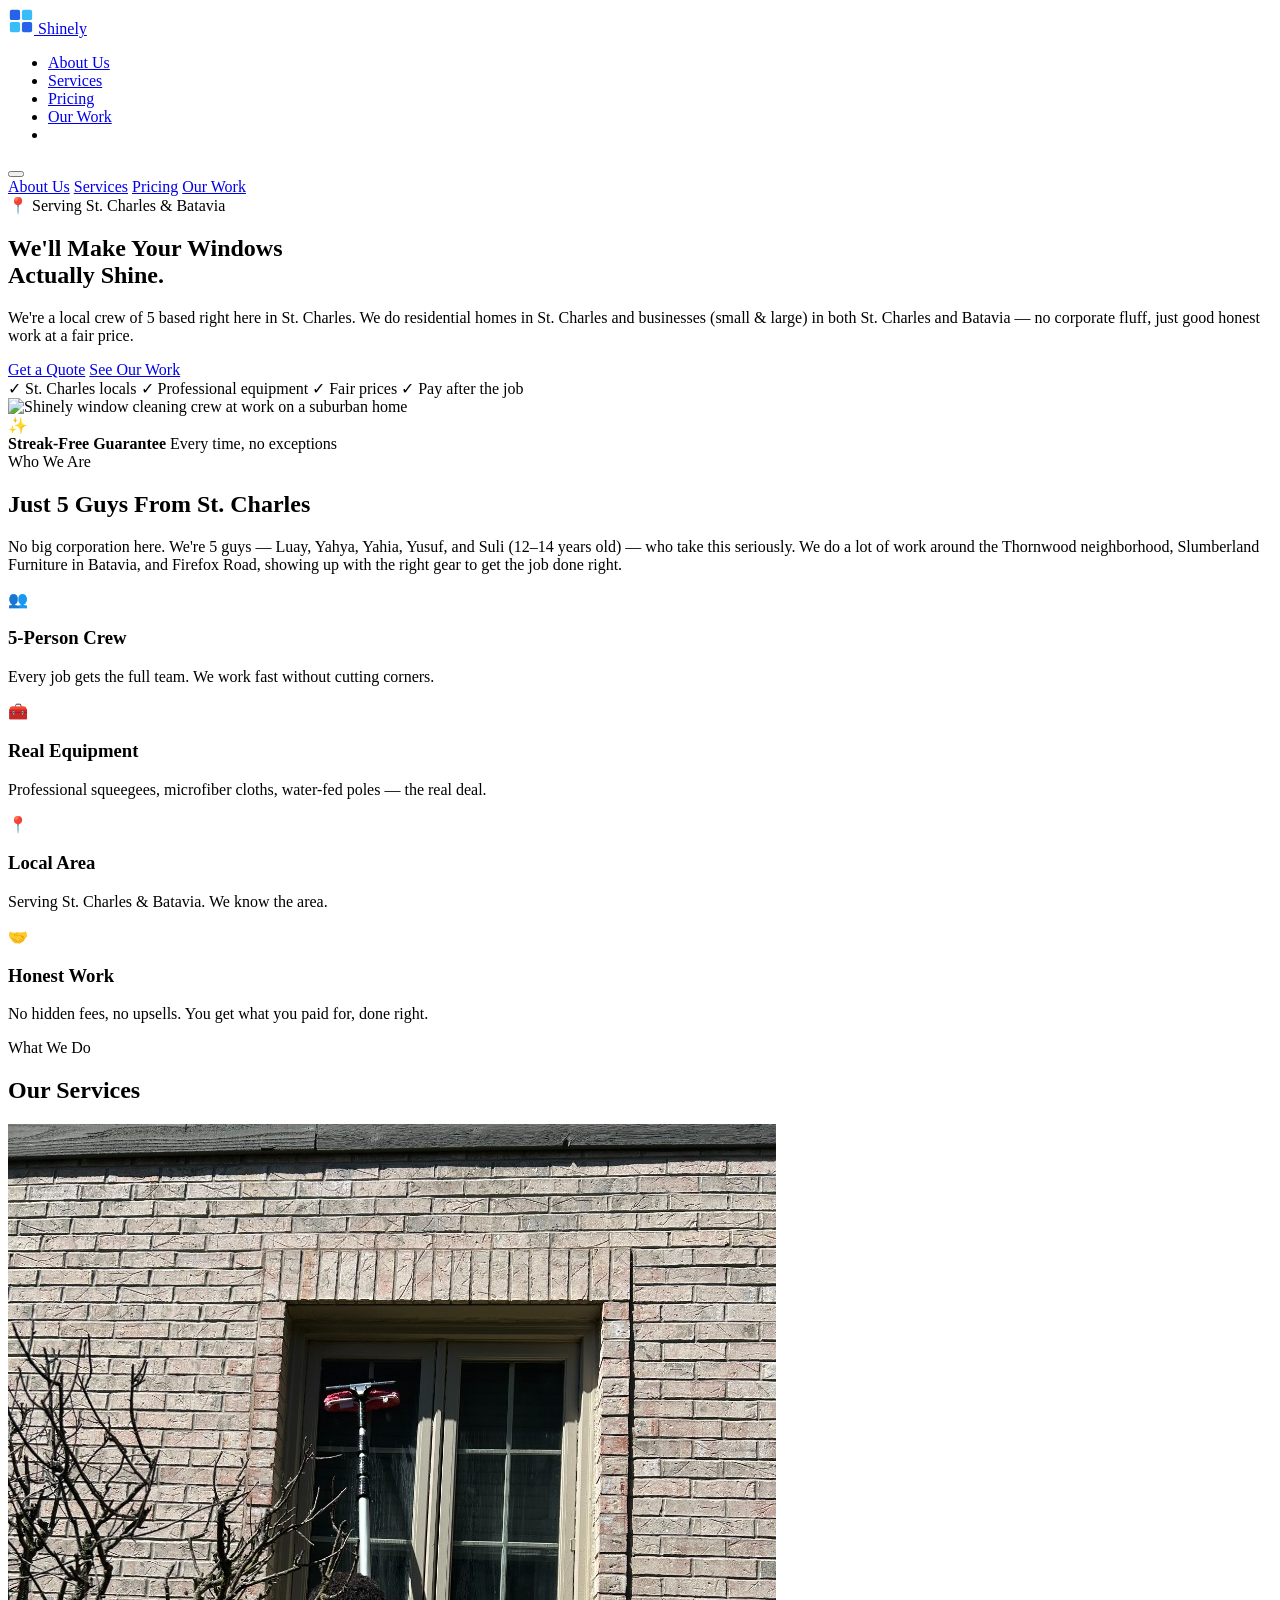
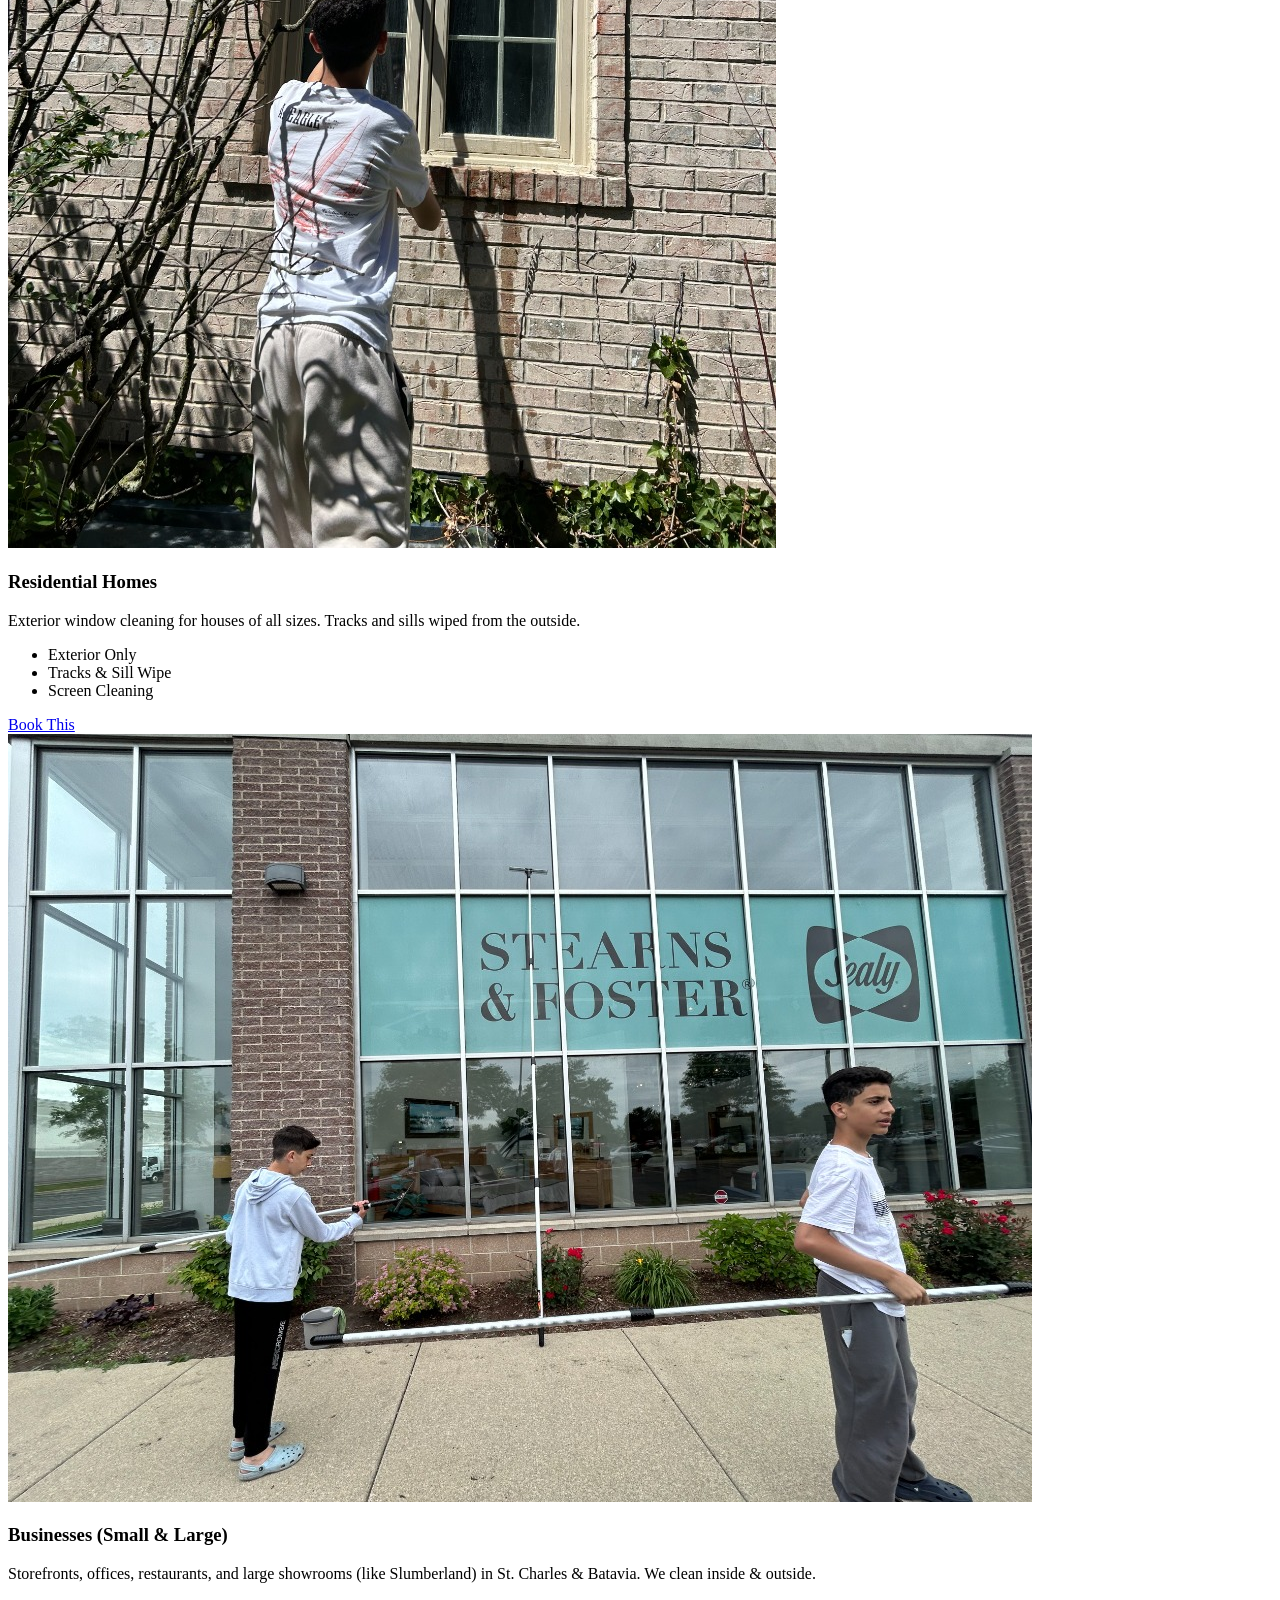
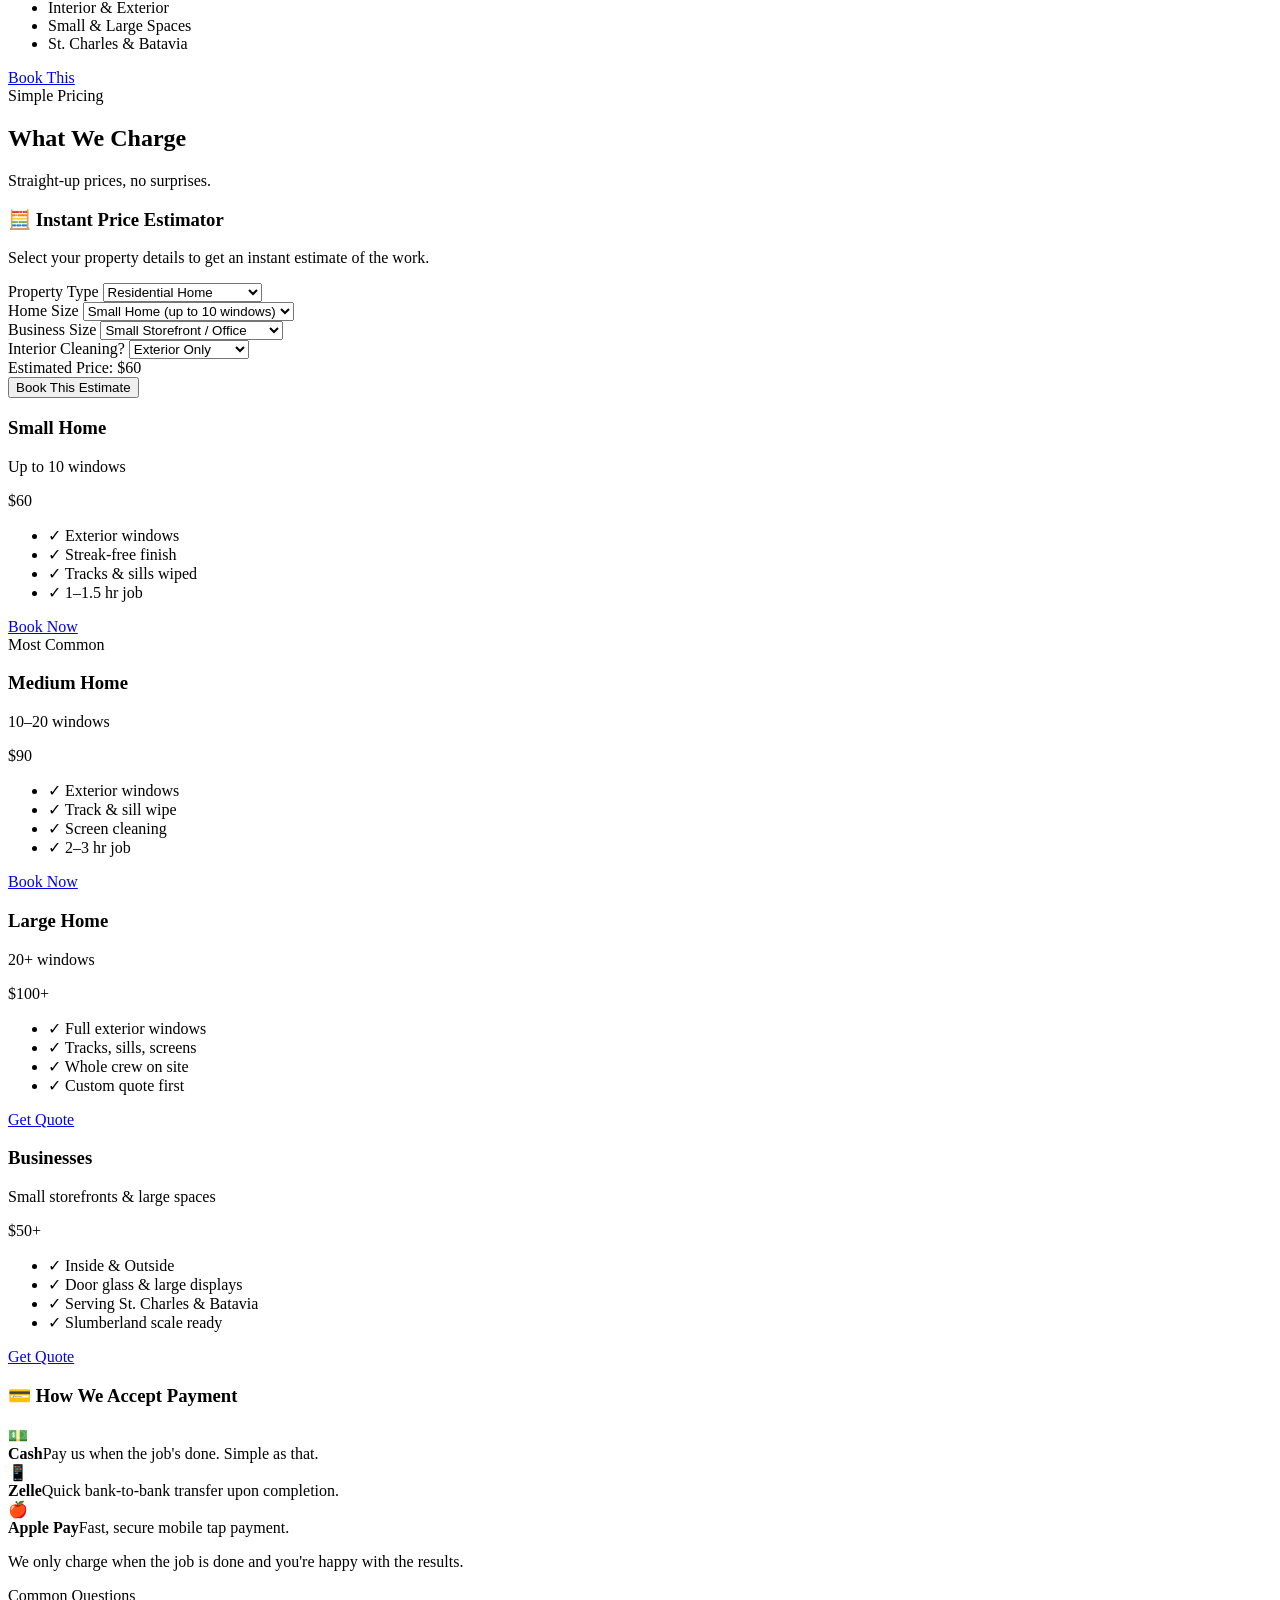
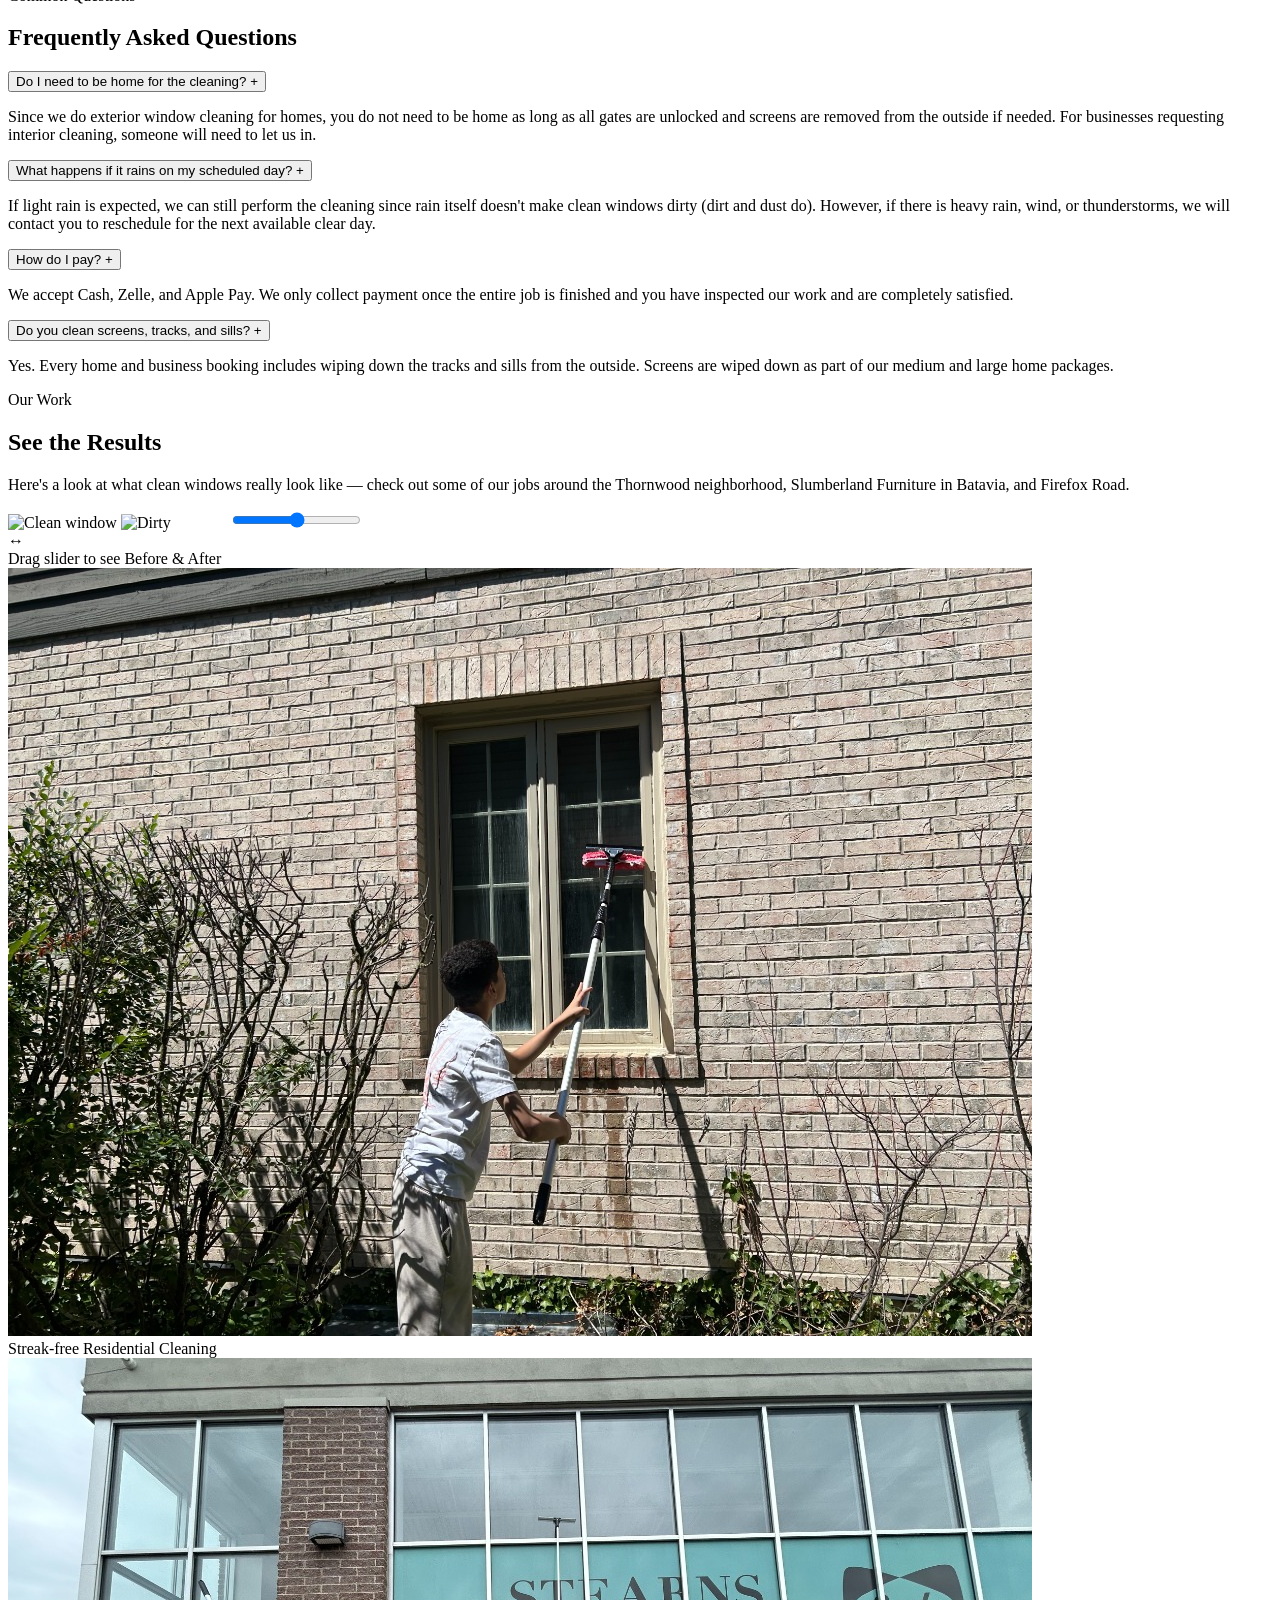
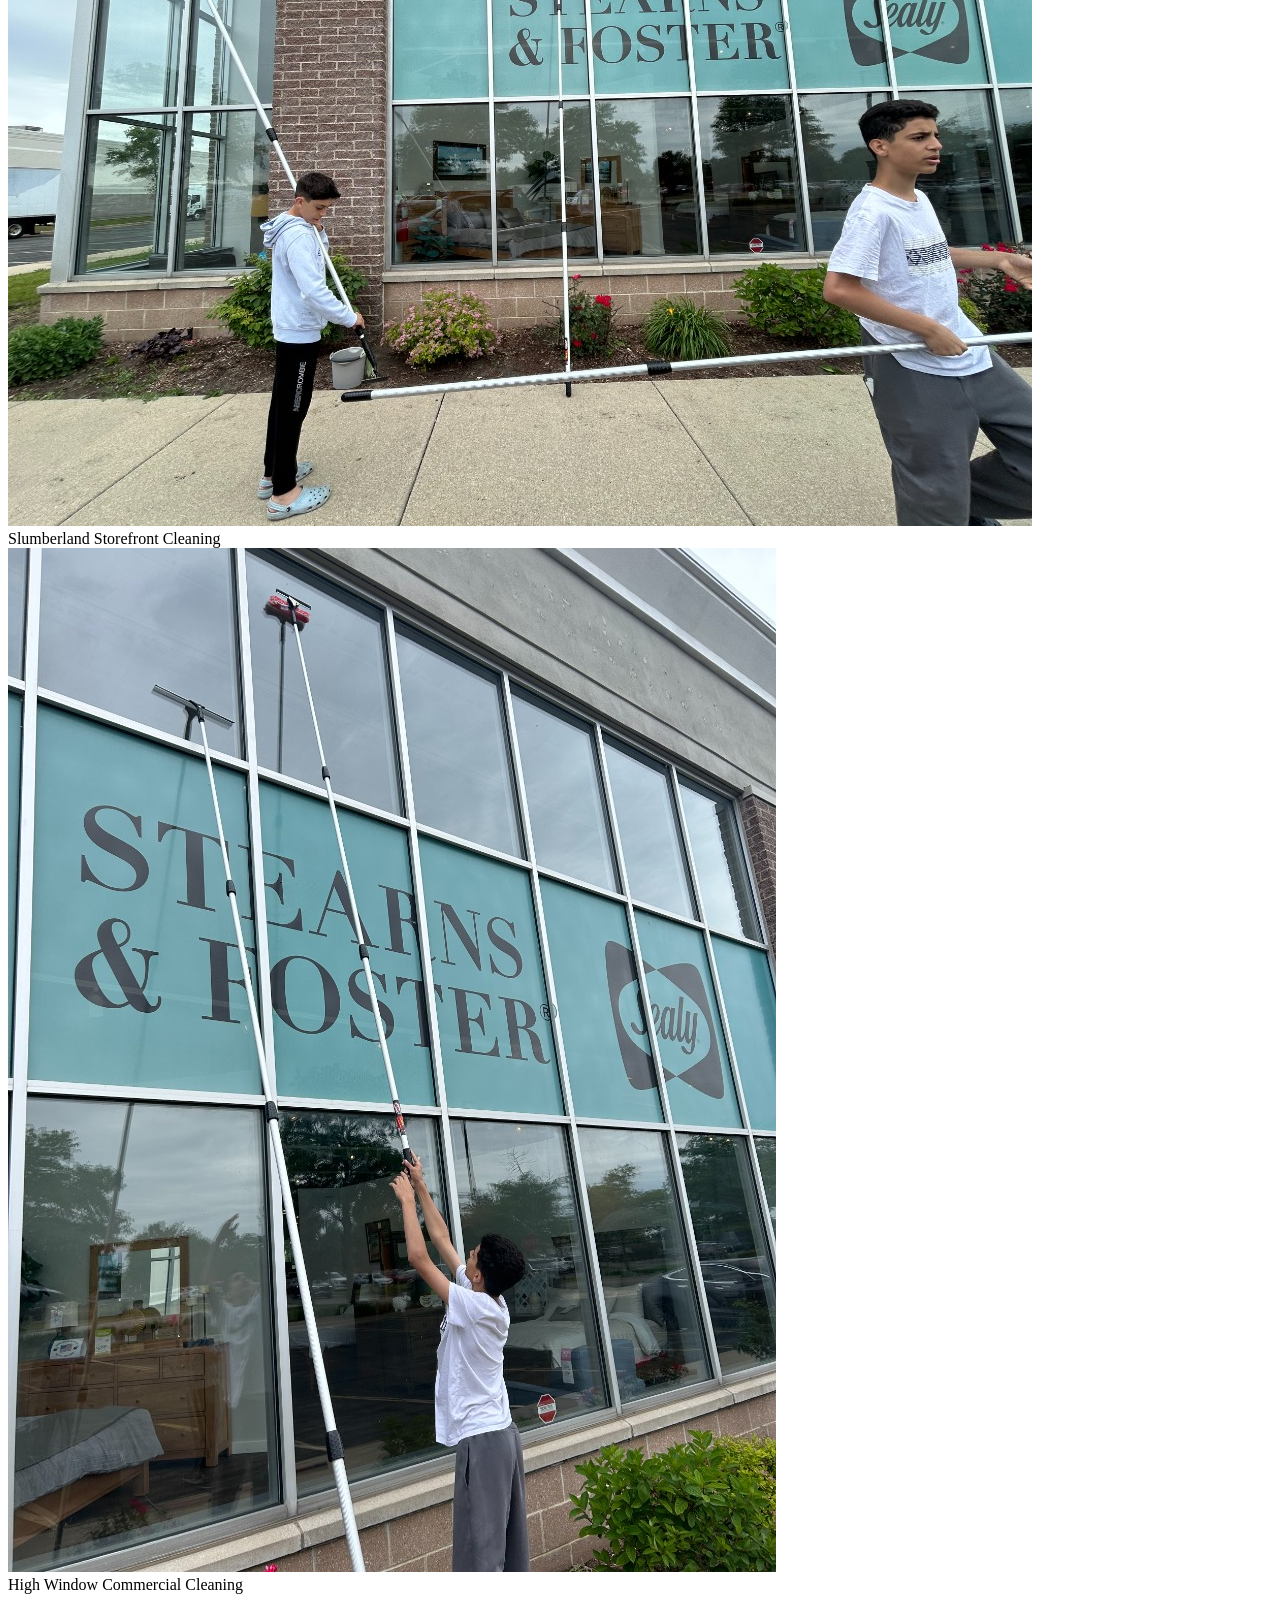
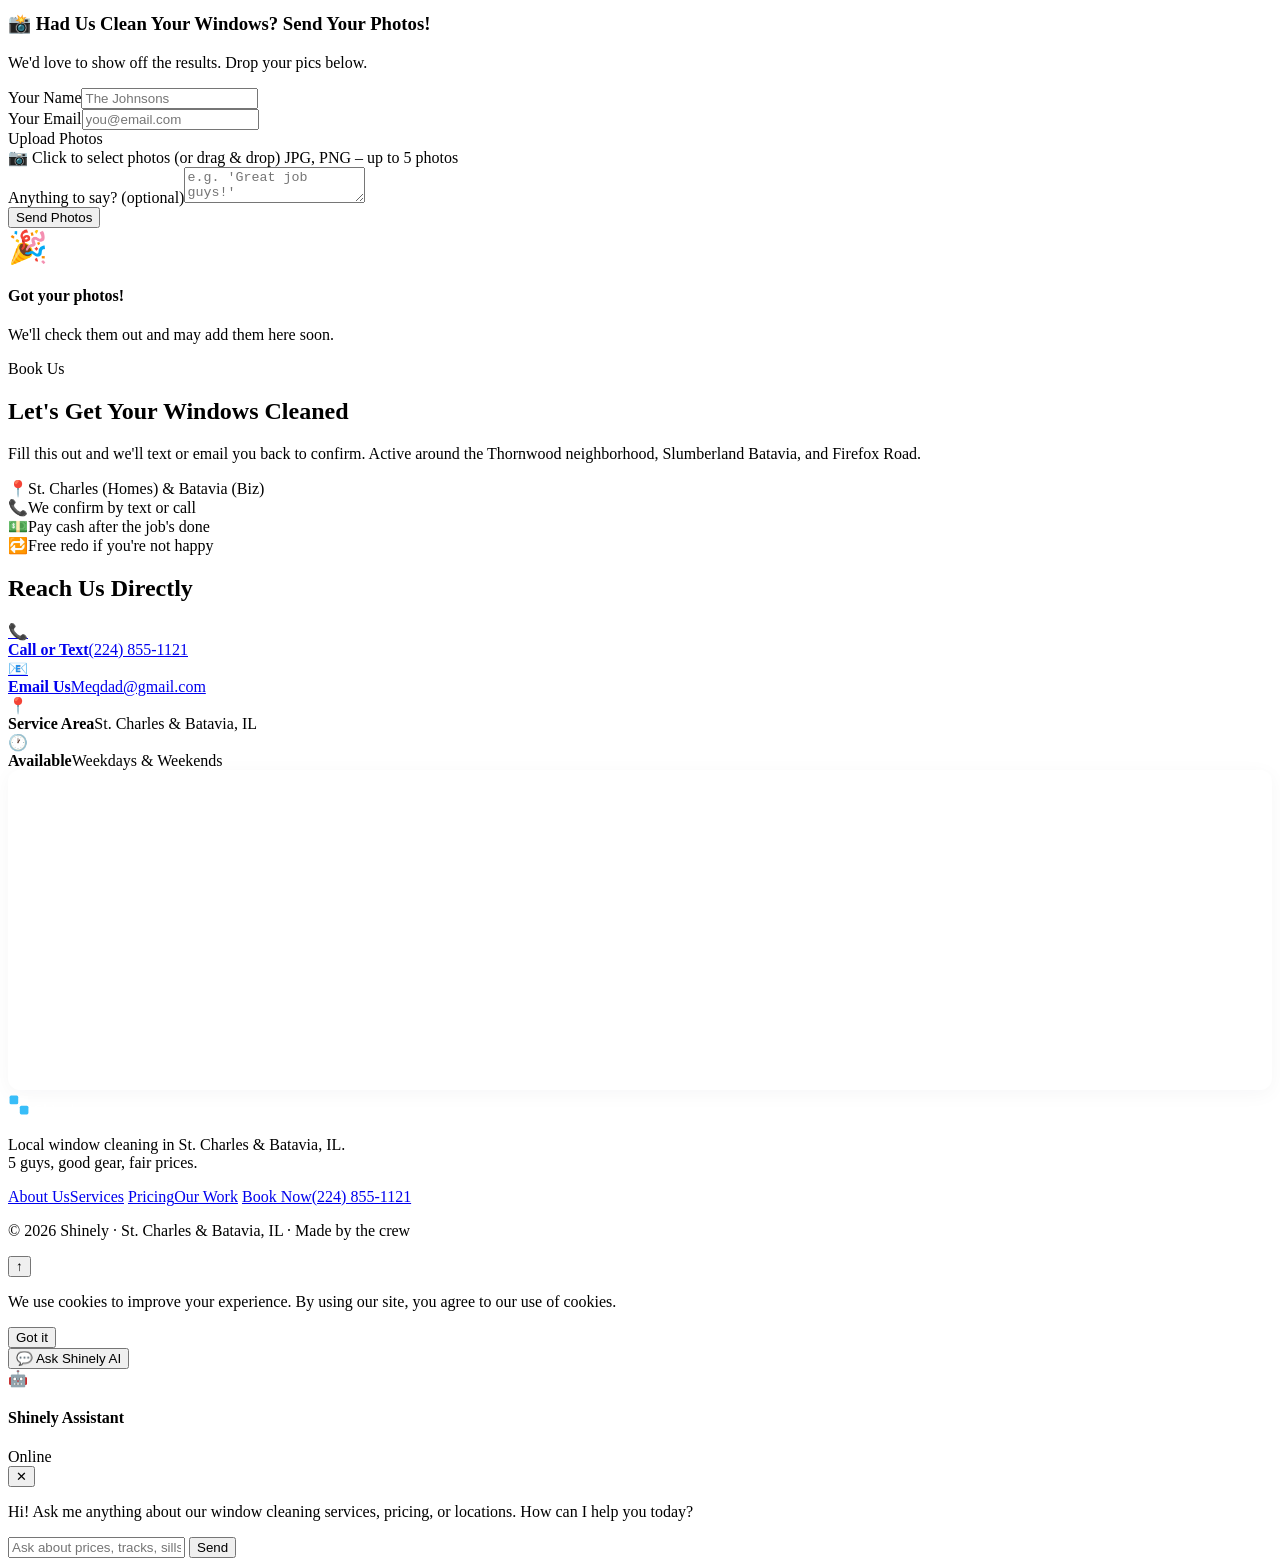
==== index.html @ d3a7ec9e "Add crew names and update portfolio with real work photos" ====
<!DOCTYPE html>
<html lang="en">
<head>
  <meta charset="UTF-8"/>
  <meta name="viewport" content="width=device-width, initial-scale=1.0"/>
  <title>Shinely Window Cleaning – St. Charles, IL</title>
  <meta name="description" content="Professional window cleaning in St. Charles, IL. Book online, pay cash when the job's done. Residential homes and small businesses."/>
  <meta name="keywords" content="window cleaning, St. Charles IL, window washing, residential, commercial, storefront"/>
  <meta name="author" content="Shinely Window Cleaning"/>

  <!-- Open Graph -->
  <meta property="og:title" content="Shinely Window Cleaning – St. Charles, IL"/>
  <meta property="og:description" content="Local window cleaning crew in St. Charles, IL. 5 guys, real equipment, fair prices. Book online today."/>
  <meta property="og:image" content="hero.png"/>
  <meta property="og:type" content="website"/>
  <meta property="og:locale" content="en_US"/>

  <!-- Twitter Card -->
  <meta name="twitter:card" content="summary_large_image"/>
  <meta name="twitter:title" content="Shinely Window Cleaning – St. Charles, IL"/>
  <meta name="twitter:description" content="Local window cleaning crew. Book online, pay cash when done."/>

  <!-- Favicon -->
  <link rel="icon" href="favicon.svg" type="image/svg+xml"/>

  <!-- Fonts -->
  <link rel="preconnect" href="https://fonts.googleapis.com"/>
  <link href="https://fonts.googleapis.com/css2?family=Nunito:wght@400;600;700;800;900&family=DM+Sans:wght@300;400;500;600&display=swap" rel="stylesheet"/>
  <link rel="stylesheet" href="style.css"/>

  <!-- Structured Data -->
  <script type="application/ld+json">
  {
    "@context": "https://schema.org",
    "@type": "LocalBusiness",
    "name": "Shinely Window Cleaning",
    "description": "Professional window cleaning in St. Charles & Batavia, IL",
    "telephone": "+1-224-855-1121",
    "email": "Meqdad@gmail.com",
    "address": {
      "@type": "PostalAddress",
      "addressLocality": "St. Charles",
      "addressRegion": "IL",
      "addressCountry": "US"
    },
    "areaServed": ["St. Charles, IL", "Batavia, IL"],
    "priceRange": "$60 - $100+",
    "paymentAccepted": "Cash",
    "openingHours": "Mo-Su"
  }
  </script>
</head>
<body>

<!-- PAGE LOADER -->
<div id="pageLoader" class="page-loader">
  <div class="loader-spinner"></div>
</div>

<!-- NAV -->
<nav id="navbar">
  <div class="nav-inner">
    <a href="#home" class="logo">
      <svg width="26" height="26" viewBox="0 0 28 28" fill="none">
        <rect x="2" y="2" width="11" height="11" rx="2" fill="#2563eb"/>
        <rect x="15" y="2" width="11" height="11" rx="2" fill="#38bdf8"/>
        <rect x="2" y="15" width="11" height="11" rx="2" fill="#38bdf8"/>
        <rect x="15" y="15" width="11" height="11" rx="2" fill="#2563eb"/>
      </svg>
      Shinely
    </a>
    <ul class="nav-links">
      <li><a href="#about">About Us</a></li>
      <li><a href="#services">Services</a></li>
      <li><a href="#pricing">Pricing</a></li>
      <li><a href="#our-work">Our Work</a></li>
      <li id="navAuthArea"></li>
    </ul>
    <button class="hamburger" id="hamburger" aria-label="Menu"><span></span><span></span><span></span></button>
  </div>
  <div class="mobile-menu" id="mobileMenu">
    <a href="#about">About Us</a>
    <a href="#services">Services</a>
    <a href="#pricing">Pricing</a>
    <a href="#our-work">Our Work</a>
    <div id="mobileAuthArea"></div>
  </div>
</nav>

<!-- HERO -->
<section id="home" class="hero">
  <div class="hero-inner">
    <div class="hero-text">
      <div class="hero-pill">📍 Serving St. Charles &amp; Batavia</div>
      <h1>We'll Make Your Windows<br/><span class="blue-text">Actually Shine.</span></h1>
      <p class="hero-desc">We're a local crew of 5 based right here in St. Charles. We do residential homes in St. Charles and businesses (small &amp; large) in both St. Charles and Batavia — no corporate fluff, just good honest work at a fair price.</p>
      <div class="hero-btns">
        <a href="#booking" class="btn-blue">Get a Quote</a>
        <a href="#our-work" class="btn-outline">See Our Work</a>
      </div>
      <div class="hero-tags">
        <span>✓ St. Charles locals</span>
        <span>✓ Professional equipment</span>
        <span>✓ Fair prices</span>
        <span>✓ Pay after the job</span>
      </div>
    </div>
    <div class="hero-img-box">
      <img src="hero.png" alt="Shinely window cleaning crew at work on a suburban home" loading="eager"/>
      <div class="hero-badge-float">
        <span class="badge-emoji">✨</span>
        <div>
          <strong>Streak-Free Guarantee</strong>
          <span>Every time, no exceptions</span>
        </div>
      </div>
    </div>
  </div>
</section>

<!-- ABOUT -->
<section id="about" class="about">
  <div class="container">
    <div class="section-label">Who We Are</div>
    <h2>Just 5 Guys From <span class="blue-text">St. Charles</span></h2>
    <p class="section-desc">No big corporation here. We're 5 guys — Luay, Yahya, Yahia, Yusuf, and Suli (12–14 years old) — who take this seriously. We do a lot of work around the Thornwood neighborhood, Slumberland Furniture in Batavia, and Firefox Road, showing up with the right gear to get the job done right.</p>
    <div class="about-grid">
      <div class="about-card"><div class="about-icon">👥</div><h3>5-Person Crew</h3><p>Every job gets the full team. We work fast without cutting corners.</p></div>
      <div class="about-card"><div class="about-icon">🧰</div><h3>Real Equipment</h3><p>Professional squeegees, microfiber cloths, water-fed poles — the real deal.</p></div>
      <div class="about-card"><div class="about-icon">📍</div><h3>Local Area</h3><p>Serving St. Charles &amp; Batavia. We know the area.</p></div>
      <div class="about-card"><div class="about-icon">🤝</div><h3>Honest Work</h3><p>No hidden fees, no upsells. You get what you paid for, done right.</p></div>
    </div>
  </div>
</section>

<!-- SERVICES -->
<section id="services" class="services">
  <div class="container">
    <div class="section-label">What We Do</div>
    <h2>Our <span class="blue-text">Services</span></h2>
    <div class="services-grid">
      <div class="svc-card">
        <div class="svc-img-wrap"><img src="work-residential1.jpg" alt="Residential window cleaning" loading="lazy"/></div>
        <div class="svc-body">
          <h3>Residential Homes</h3>
          <p>Exterior window cleaning for houses of all sizes. Tracks and sills wiped from the outside.</p>
          <ul><li>Exterior Only</li><li>Tracks &amp; Sill Wipe</li><li>Screen Cleaning</li></ul>
          <a href="#booking" class="btn-blue sm">Book This</a>
        </div>
      </div>
      <div class="svc-card">
        <div class="svc-img-wrap"><img src="work-commercial-crew2.jpg" alt="Business window cleaning" loading="lazy"/></div>
        <div class="svc-body">
          <h3>Businesses (Small &amp; Large)</h3>
          <p>Storefronts, offices, restaurants, and large showrooms (like Slumberland) in St. Charles &amp; Batavia. We clean inside &amp; outside.</p>
          <ul><li>Interior &amp; Exterior</li><li>Small &amp; Large Spaces</li><li>St. Charles &amp; Batavia</li></ul>
          <a href="#booking" class="btn-blue sm">Book This</a>
        </div>
      </div>
    </div>
  </div>
</section>

<!-- PRICING -->
<section id="pricing" class="pricing">
  <div class="container">
    <div class="section-label">Simple Pricing</div>
    <h2>What We <span class="blue-text">Charge</span></h2>
    <p class="section-desc">Straight-up prices, no surprises.</p>

    <!-- ESTIMATOR -->
    <div class="estimator-box">
      <h3>🧮 Instant Price Estimator</h3>
      <p>Select your property details to get an instant estimate of the work.</p>
      <div class="estimator-form">
        <div class="est-group">
          <label>Property Type</label>
          <select id="estProperty" onchange="calculateEstimate()">
            <option value="residential">Residential Home</option>
            <option value="business">Business / Commercial</option>
          </select>
        </div>
        <div class="est-group" id="estHomeSizeGroup">
          <label>Home Size</label>
          <select id="estHomeSize" onchange="calculateEstimate()">
            <option value="small">Small Home (up to 10 windows)</option>
            <option value="medium">Medium Home (10-20 windows)</option>
            <option value="large">Large Home (20+ windows)</option>
          </select>
        </div>
        <div class="est-group hidden" id="estBizSizeGroup">
          <label>Business Size</label>
          <select id="estBizSize" onchange="calculateEstimate()">
            <option value="small">Small Storefront / Office</option>
            <option value="large">Large Showroom / Building</option>
          </select>
        </div>
        <div class="est-group" id="estInteriorGroup">
          <label>Interior Cleaning?</label>
          <select id="estInterior" onchange="calculateEstimate()">
            <option value="no">Exterior Only</option>
            <option value="yes">Inside &amp; Outside</option>
          </select>
        </div>
      </div>
      <div class="est-result">
        <div class="est-price-container">
          <span class="est-price-label">Estimated Price:</span>
          <span class="est-price-val" id="estPriceDisplay">$60</span>
        </div>
        <button class="btn-blue" onclick="bookEstimate()">Book This Estimate</button>
      </div>
    </div>

    <div class="pricing-grid">
      <div class="price-card">
        <h3>Small Home</h3><p class="price-sub">Up to 10 windows</p>
        <div class="price-num">$60</div>
        <ul><li>✓ Exterior windows</li><li>✓ Streak-free finish</li><li>✓ Tracks &amp; sills wiped</li><li>✓ 1–1.5 hr job</li></ul>
        <a href="#booking" class="btn-blue">Book Now</a>
      </div>
      <div class="price-card featured">
        <div class="feat-tag">Most Common</div>
        <h3>Medium Home</h3><p class="price-sub">10–20 windows</p>
        <div class="price-num">$90</div>
        <ul><li>✓ Exterior windows</li><li>✓ Track &amp; sill wipe</li><li>✓ Screen cleaning</li><li>✓ 2–3 hr job</li></ul>
        <a href="#booking" class="btn-blue">Book Now</a>
      </div>
      <div class="price-card">
        <h3>Large Home</h3><p class="price-sub">20+ windows</p>
        <div class="price-num">$100+</div>
        <ul><li>✓ Full exterior windows</li><li>✓ Tracks, sills, screens</li><li>✓ Whole crew on site</li><li>✓ Custom quote first</li></ul>
        <a href="#booking" class="btn-blue">Get Quote</a>
      </div>
      <div class="price-card">
        <h3>Businesses</h3><p class="price-sub">Small storefronts &amp; large spaces</p>
        <div class="price-num">$50+</div>
        <ul><li>✓ Inside &amp; Outside</li><li>✓ Door glass &amp; large displays</li><li>✓ Serving St. Charles &amp; Batavia</li><li>✓ Slumberland scale ready</li></ul>
        <a href="#booking" class="btn-blue">Get Quote</a>
      </div>
    </div>
    <div class="payment-box">
      <h3>💳 How We Accept Payment</h3>
      <div class="pay-methods">
        <div class="pay-method"><div class="pay-icon">💵</div><div><strong>Cash</strong><span>Pay us when the job's done. Simple as that.</span></div></div>
        <div class="pay-method"><div class="pay-icon">📱</div><div><strong>Zelle</strong><span>Quick bank-to-bank transfer upon completion.</span></div></div>
        <div class="pay-method"><div class="pay-icon">🍎</div><div><strong>Apple Pay</strong><span>Fast, secure mobile tap payment.</span></div></div>
      </div>
      <p class="pay-note">We only charge when the job is done and you're happy with the results.</p>
    </div>
  </div>
</section>

<!-- FAQ -->
<section id="faq" class="faq">
  <div class="container">
    <div class="section-label">Common Questions</div>
    <h2>Frequently Asked <span class="blue-text">Questions</span></h2>
    <div class="faq-accordion">
      <div class="faq-item">
        <button class="faq-question" onclick="toggleFaq(this)">Do I need to be home for the cleaning? <span>+</span></button>
        <div class="faq-answer">
          <p>Since we do exterior window cleaning for homes, you do not need to be home as long as all gates are unlocked and screens are removed from the outside if needed. For businesses requesting interior cleaning, someone will need to let us in.</p>
        </div>
      </div>
      <div class="faq-item">
        <button class="faq-question" onclick="toggleFaq(this)">What happens if it rains on my scheduled day? <span>+</span></button>
        <div class="faq-answer">
          <p>If light rain is expected, we can still perform the cleaning since rain itself doesn't make clean windows dirty (dirt and dust do). However, if there is heavy rain, wind, or thunderstorms, we will contact you to reschedule for the next available clear day.</p>
        </div>
      </div>
      <div class="faq-item">
        <button class="faq-question" onclick="toggleFaq(this)">How do I pay? <span>+</span></button>
        <div class="faq-answer">
          <p>We accept Cash, Zelle, and Apple Pay. We only collect payment once the entire job is finished and you have inspected our work and are completely satisfied.</p>
        </div>
      </div>
      <div class="faq-item">
        <button class="faq-question" onclick="toggleFaq(this)">Do you clean screens, tracks, and sills? <span>+</span></button>
        <div class="faq-answer">
          <p>Yes. Every home and business booking includes wiping down the tracks and sills from the outside. Screens are wiped down as part of our medium and large home packages.</p>
        </div>
      </div>
    </div>
  </div>
</section>

<!-- OUR WORK -->
<section id="our-work" class="our-work">
  <div class="container">
    <div class="section-label">Our Work</div>
    <h2>See the <span class="blue-text">Results</span></h2>
    <p class="section-desc">Here's a look at what clean windows really look like — check out some of our jobs around the Thornwood neighborhood, Slumberland Furniture in Batavia, and Firefox Road.</p>
    <div class="gallery-grid">
      <div class="gallery-item slider-item">
        <div class="slider-container" id="beforeAfterSlider" style="--slider-pos: 50%;">
          <img src="gallery_after.png" alt="Clean window" class="slider-img img-after"/>
          <img src="gallery_before.png" alt="Dirty window" class="slider-img img-before" style="clip-path: inset(0 calc(100% - var(--slider-pos)) 0 0);"/>
          <input type="range" min="0" max="100" value="50" class="slider-range" id="sliderRange" aria-label="Before and after window cleaning slider"/>
          <div class="slider-bar"></div>
          <div class="slider-button">↔</div>
        </div>
        <div class="gallery-caption">Drag slider to see Before &amp; After</div>
      </div>
      <div class="gallery-item">
        <img src="work-residential2.jpg" alt="Shinely crew cleaning residential windows" loading="lazy"/>
        <div class="gallery-caption">Streak-free Residential Cleaning</div>
      </div>
      <div class="gallery-item">
        <img src="work-commercial-crew.jpg" alt="Shinely crew cleaning commercial storefront windows" loading="lazy"/>
        <div class="gallery-caption">Slumberland Storefront Cleaning</div>
      </div>
      <div class="gallery-item">
        <img src="work-commercial-high.jpg" alt="Reaching high windows with water-fed poles" loading="lazy"/>
        <div class="gallery-caption">High Window Commercial Cleaning</div>
      </div>
    </div>
    <div class="submit-photos-box">
      <h3>📸 Had Us Clean Your Windows? Send Your Photos!</h3>
      <p>We'd love to show off the results. Drop your pics below.</p>
      <form id="photoForm" class="photo-form" onsubmit="submitPhotos(event)">
        <div class="pf-row">
          <div class="pf-group"><label>Your Name</label><input type="text" id="photoName" placeholder="The Johnsons" required/></div>
          <div class="pf-group"><label>Your Email</label><input type="email" id="photoEmail" placeholder="you@email.com" required/></div>
        </div>
        <div class="pf-group">
          <label>Upload Photos</label>
          <div class="file-drop" id="fileDrop" onclick="document.getElementById('photoFiles').click()">
            <div class="file-drop-inner">
              <span class="file-icon">📷</span>
              <span>Click to select photos (or drag &amp; drop)</span>
              <span class="file-hint">JPG, PNG – up to 5 photos</span>
            </div>
            <input type="file" id="photoFiles" multiple accept="image/*" style="display:none" onchange="handleFiles(this)"/>
          </div>
          <div id="filePreview" class="file-preview"></div>
        </div>
        <div class="pf-group"><label>Anything to say? (optional)</label><textarea id="photoNote" rows="2" placeholder="e.g. 'Great job guys!'"></textarea></div>
        <button type="submit" class="btn-blue" id="photoSubmitBtn">Send Photos</button>
      </form>
      <div id="photoSuccess" class="success-box hidden"><div style="font-size:2rem">🎉</div><h4>Got your photos!</h4><p>We'll check them out and may add them here soon.</p></div>
    </div>
  </div>
</section>

<!-- BOOKING -->
<section id="booking" class="booking">
  <div class="container">
    <div class="booking-split">
      <div class="booking-left">
        <div class="section-label">Book Us</div>
        <h2>Let's Get Your Windows <span class="blue-text">Cleaned</span></h2>
        <p>Fill this out and we'll text or email you back to confirm. Active around the Thornwood neighborhood, Slumberland Batavia, and Firefox Road.</p>
        <div class="booking-notes">
          <div class="bnote"><span>📍</span><span>St. Charles (Homes) &amp; Batavia (Biz)</span></div>
          <div class="bnote"><span>📞</span><span>We confirm by text or call</span></div>
          <div class="bnote"><span>💵</span><span>Pay cash after the job's done</span></div>
          <div class="bnote"><span>🔁</span><span>Free redo if you're not happy</span></div>
        </div>
      </div>
      <div class="booking-form-box" id="bookingArea">
        <!-- Filled by JS based on auth state -->
      </div>
    </div>
  </div>
</section>

<!-- CONTACT -->
<section id="contact" class="contact">
  <div class="container">
    <h2>Reach <span class="blue-text">Us Directly</span></h2>
    <div class="contact-row">
      <a href="tel:2248551121" class="contact-card"><div class="cc-icon">📞</div><div><strong>Call or Text</strong><span>(224) 855-1121</span></div></a>
      <a href="mailto:Meqdad@gmail.com" class="contact-card"><div class="cc-icon">📧</div><div><strong>Email Us</strong><span>Meqdad@gmail.com</span></div></a>
      <div class="contact-card"><div class="cc-icon">📍</div><div><strong>Service Area</strong><span>St. Charles &amp; Batavia, IL</span></div></div>
      <div class="contact-card"><div class="cc-icon">🕐</div><div><strong>Available</strong><span>Weekdays &amp; Weekends</span></div></div>
    </div>
    <div class="contact-map">
      <iframe src="https://www.google.com/maps/embed?pb=!1m14!1m12!1m3!1d47558.12563385735!2d-88.33703345479634!3d41.8845209772659!2m3!1f0!2f0!3f0!3m2!1i1024!2i768!4f13.1!5e0!3m2!1sen!2sus!4v1717000000000!5m2!1sen!2sus" width="100%" height="320" style="border:0;border-radius:12px;box-shadow:0 4px 20px rgba(15,23,42,0.04);" allowfullscreen="" loading="lazy" referrerpolicy="no-referrer-when-downgrade"></iframe>
    </div>
  </div>
</section>

<footer>
  <div class="container">
    <div class="footer-inner">
      <div class="foot-brand">
        <a href="#home" class="logo" style="color:#fff">
          <svg width="22" height="22" viewBox="0 0 28 28" fill="none"><rect x="2" y="2" width="11" height="11" rx="2" fill="#38bdf8"/><rect x="15" y="2" width="11" height="11" rx="2" fill="#fff" fill-opacity=".4"/><rect x="2" y="15" width="11" height="11" rx="2" fill="#fff" fill-opacity=".4"/><rect x="15" y="15" width="11" height="11" rx="2" fill="#38bdf8"/></svg>
          Shinely
        </a>
        <p>Local window cleaning in St. Charles &amp; Batavia, IL.<br/>5 guys, good gear, fair prices.</p>
      </div>
      <div class="foot-links">
        <a href="#about">About Us</a><a href="#services">Services</a>
        <a href="#pricing">Pricing</a><a href="#our-work">Our Work</a>
        <a href="#booking">Book Now</a><a href="tel:2248551121">(224) 855-1121</a>
      </div>
    </div>
    <div class="foot-bottom"><p>© 2026 Shinely · St. Charles &amp; Batavia, IL · Made by the crew</p></div>
  </div>
</footer>

<!-- SCROLL TO TOP -->
<button id="scrollTopBtn" class="scroll-top-btn" aria-label="Scroll to top" onclick="window.scrollTo({top:0,behavior:'smooth'})">↑</button>

<!-- COOKIE BANNER -->
<div id="cookieBanner" class="cookie-banner hidden">
  <p>We use cookies to improve your experience. By using our site, you agree to our use of cookies.</p>
  <button class="btn-blue sm" onclick="acceptCookies()">Got it</button>
</div>

<!-- AI CHAT WIDGET -->
<div id="aiChatWidget" class="ai-chat-widget">
  <button id="chatToggleBtn" class="chat-toggle-btn" onclick="toggleChatWindow()">
    <span class="chat-icon">💬</span>
    <span class="chat-text">Ask Shinely AI</span>
  </button>
  <div id="chatWindow" class="chat-window hidden">
    <div class="chat-header">
      <div class="chat-header-info">
        <span class="chat-avatar">🤖</span>
        <div>
          <h4>Shinely Assistant</h4>
          <span class="chat-status">Online</span>
        </div>
      </div>
      <button class="chat-close-btn" onclick="toggleChatWindow()">✕</button>
    </div>
    <div id="chatMessages" class="chat-messages">
      <div class="chat-msg bot">
        <p>Hi! Ask me anything about our window cleaning services, pricing, or locations. How can I help you today?</p>
      </div>
    </div>
    <div class="chat-input-area">
      <input type="text" id="chatInput" placeholder="Ask about prices, tracks, sills..." onkeydown="handleChatKey(event)"/>
      <button id="chatSendBtn" onclick="sendChatMessage()">Send</button>
    </div>
  </div>
</div>

<!-- FIREBASE SDK (compat for simplicity) -->
<script src="https://www.gstatic.com/firebasejs/10.12.0/firebase-app-compat.js"></script>
<script src="https://www.gstatic.com/firebasejs/10.12.0/firebase-auth-compat.js"></script>
<script src="https://www.gstatic.com/firebasejs/10.12.0/firebase-firestore-compat.js"></script>

<script src="auth.js"></script>
<script src="app.js"></script>
</body>
</html>
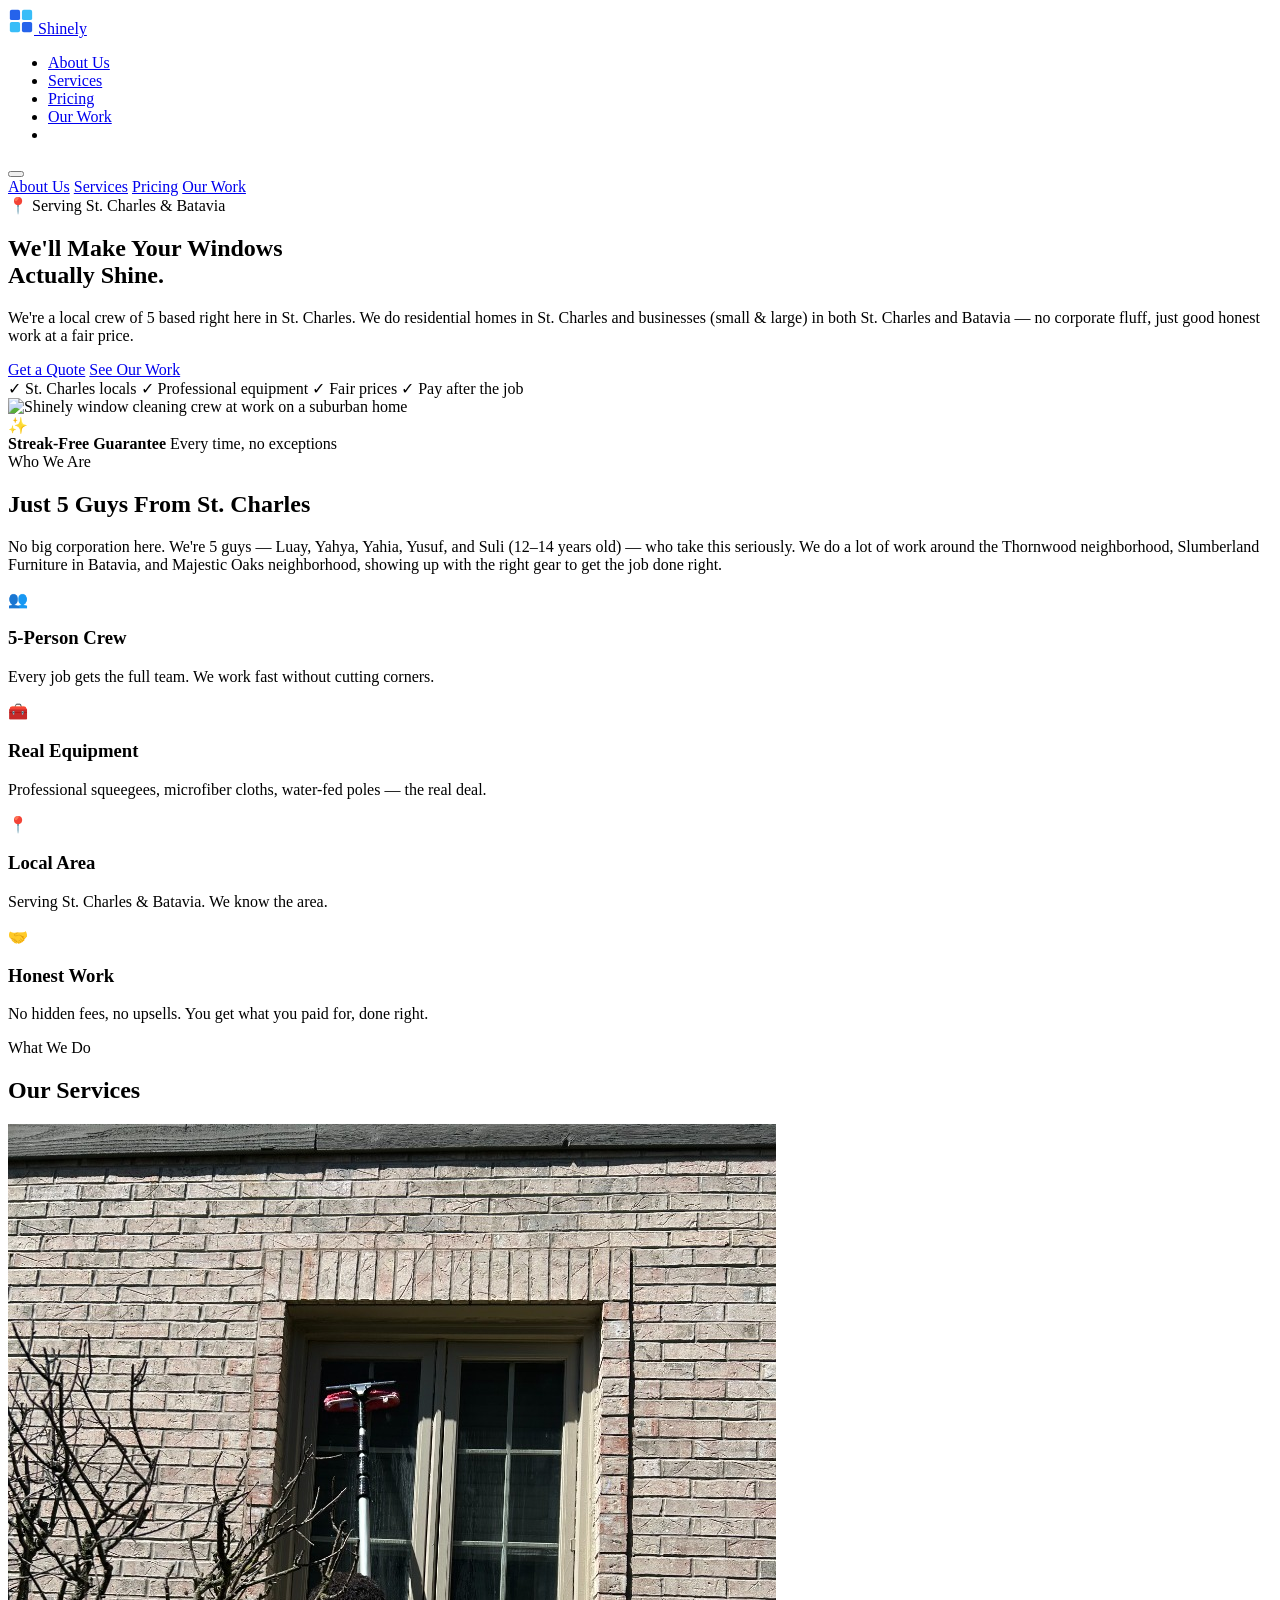
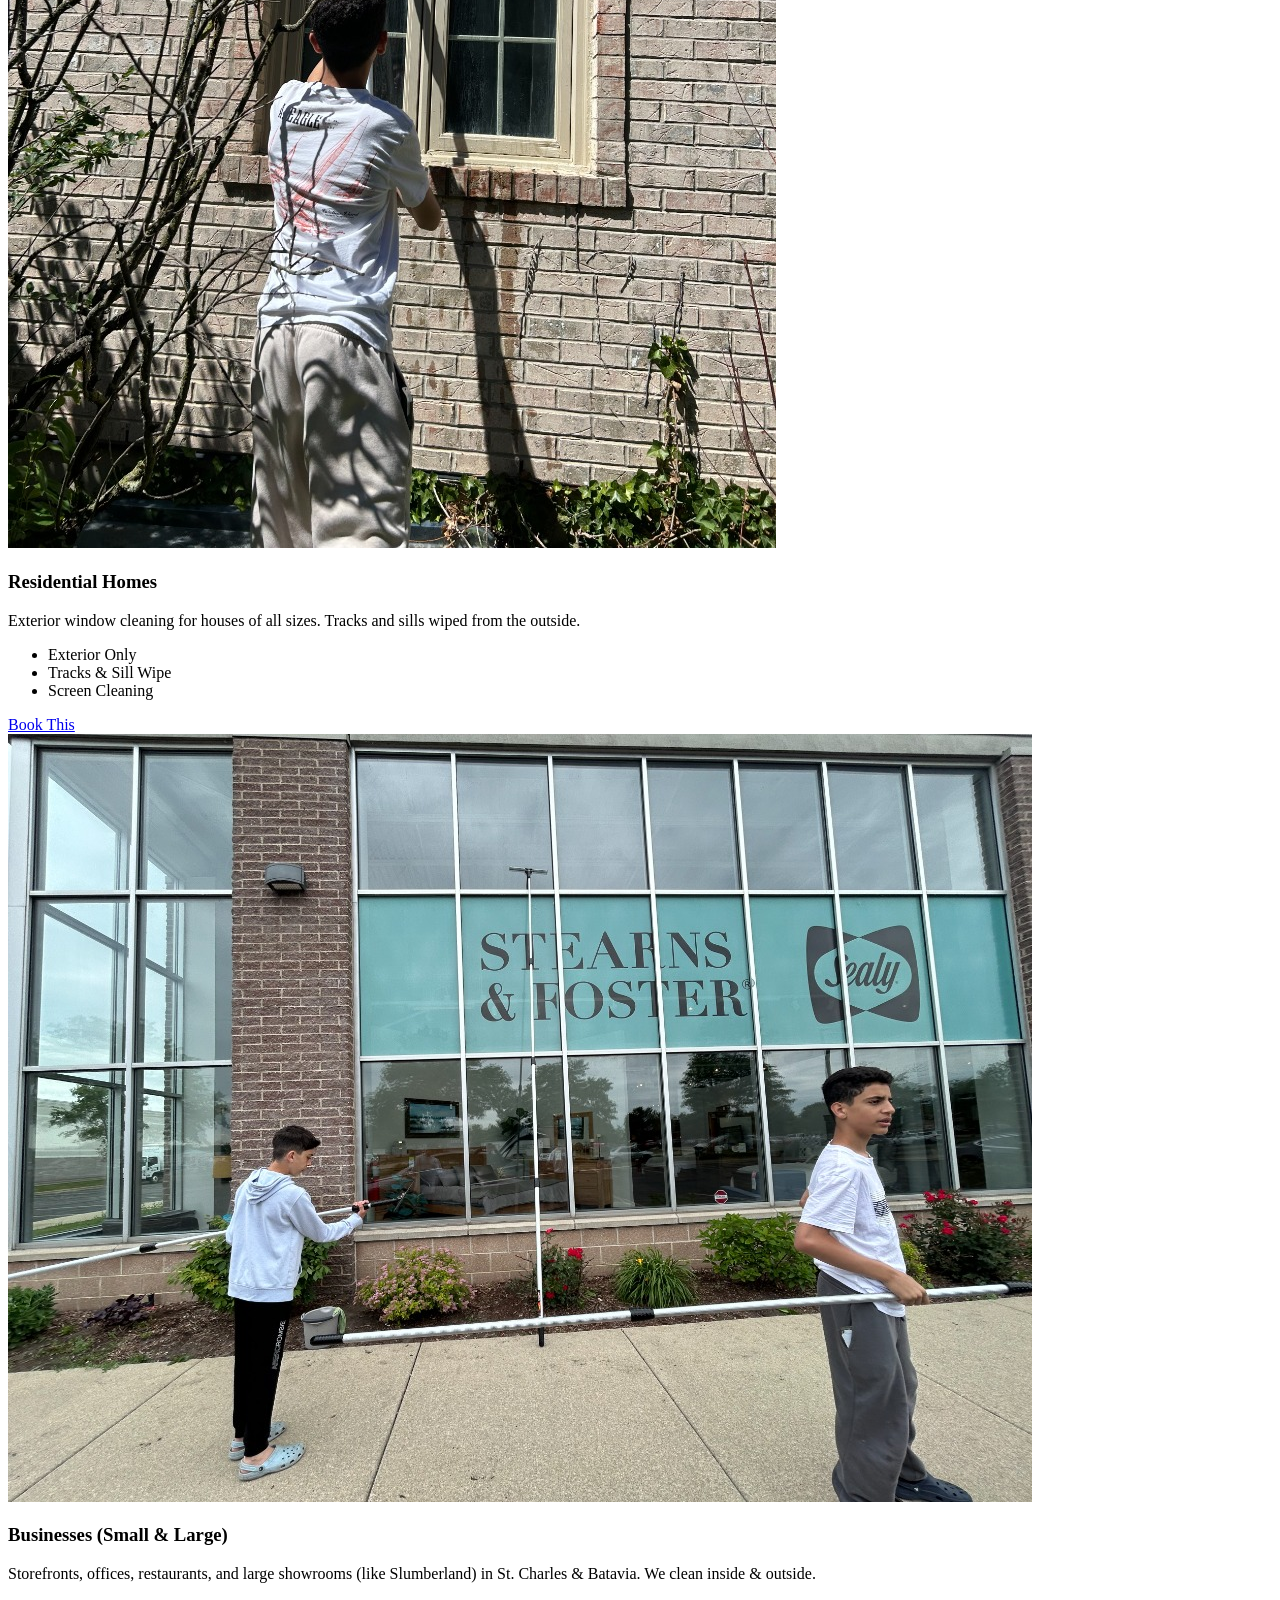
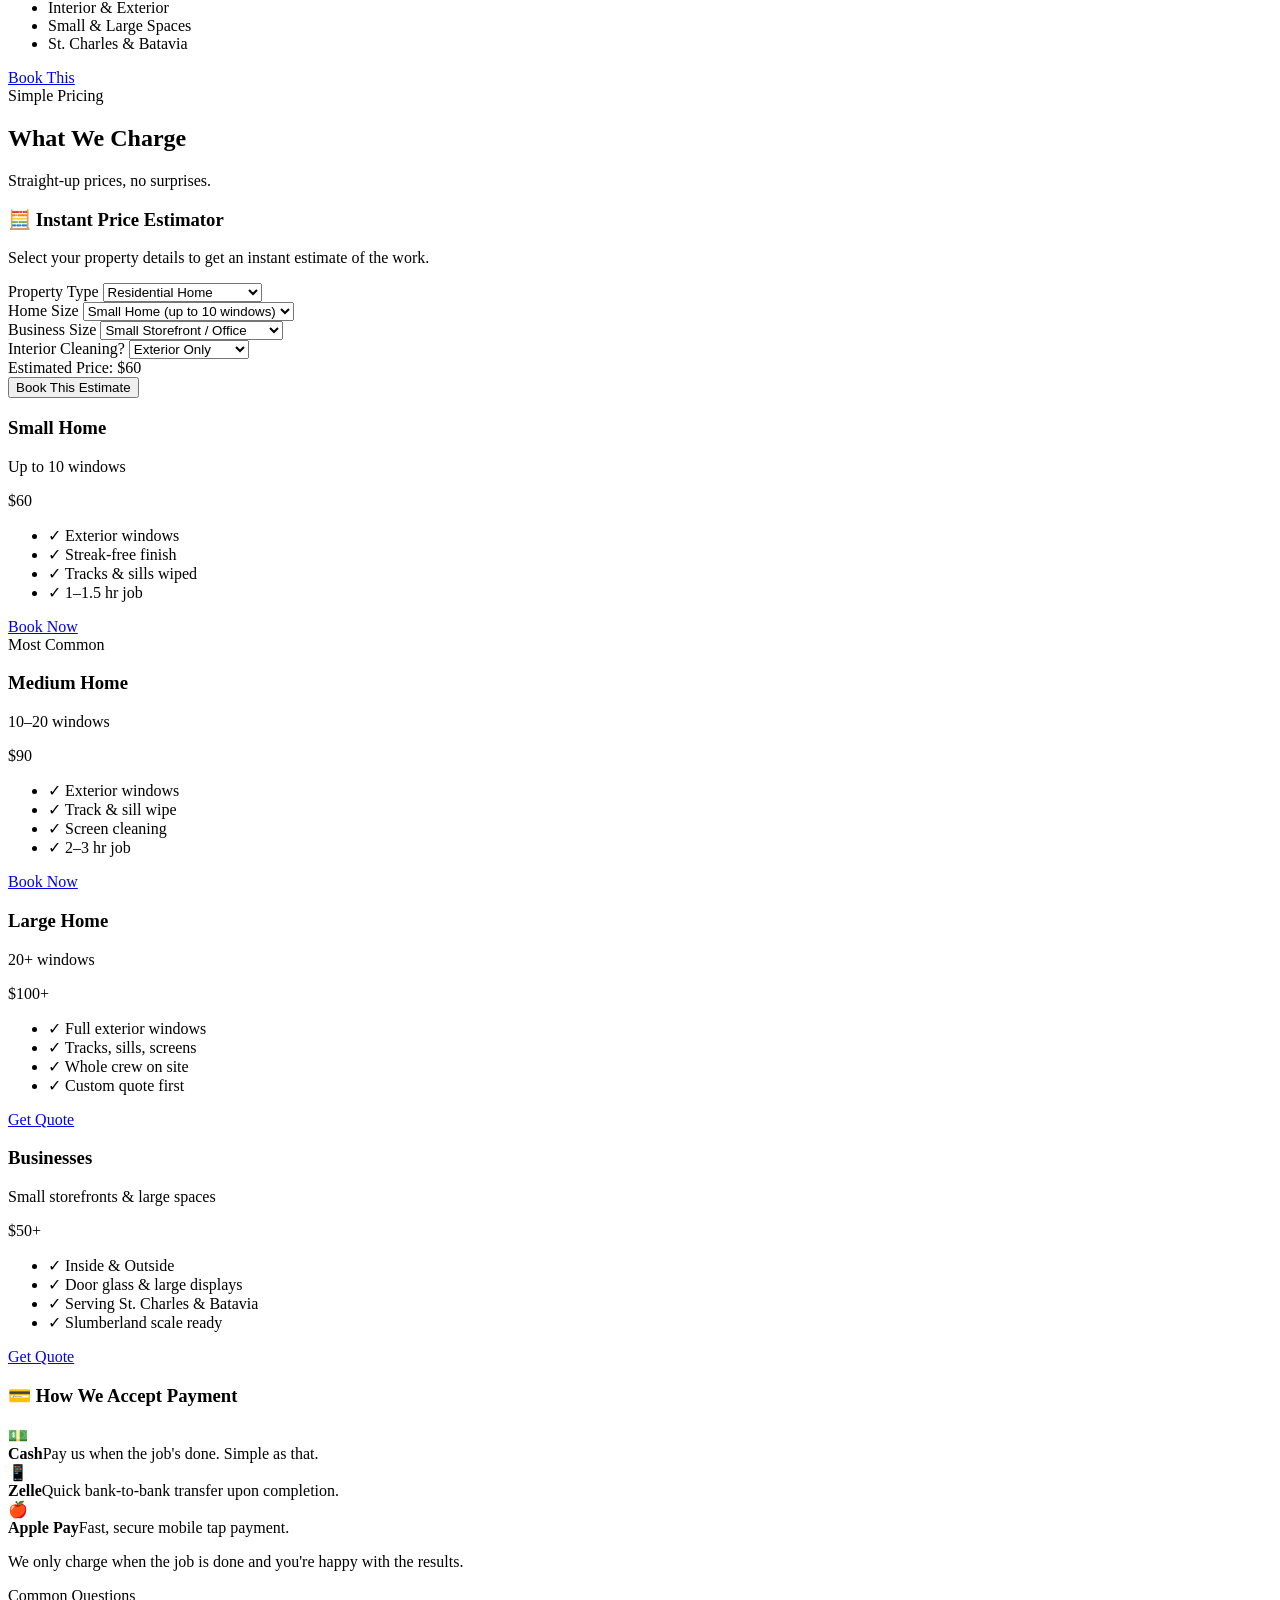
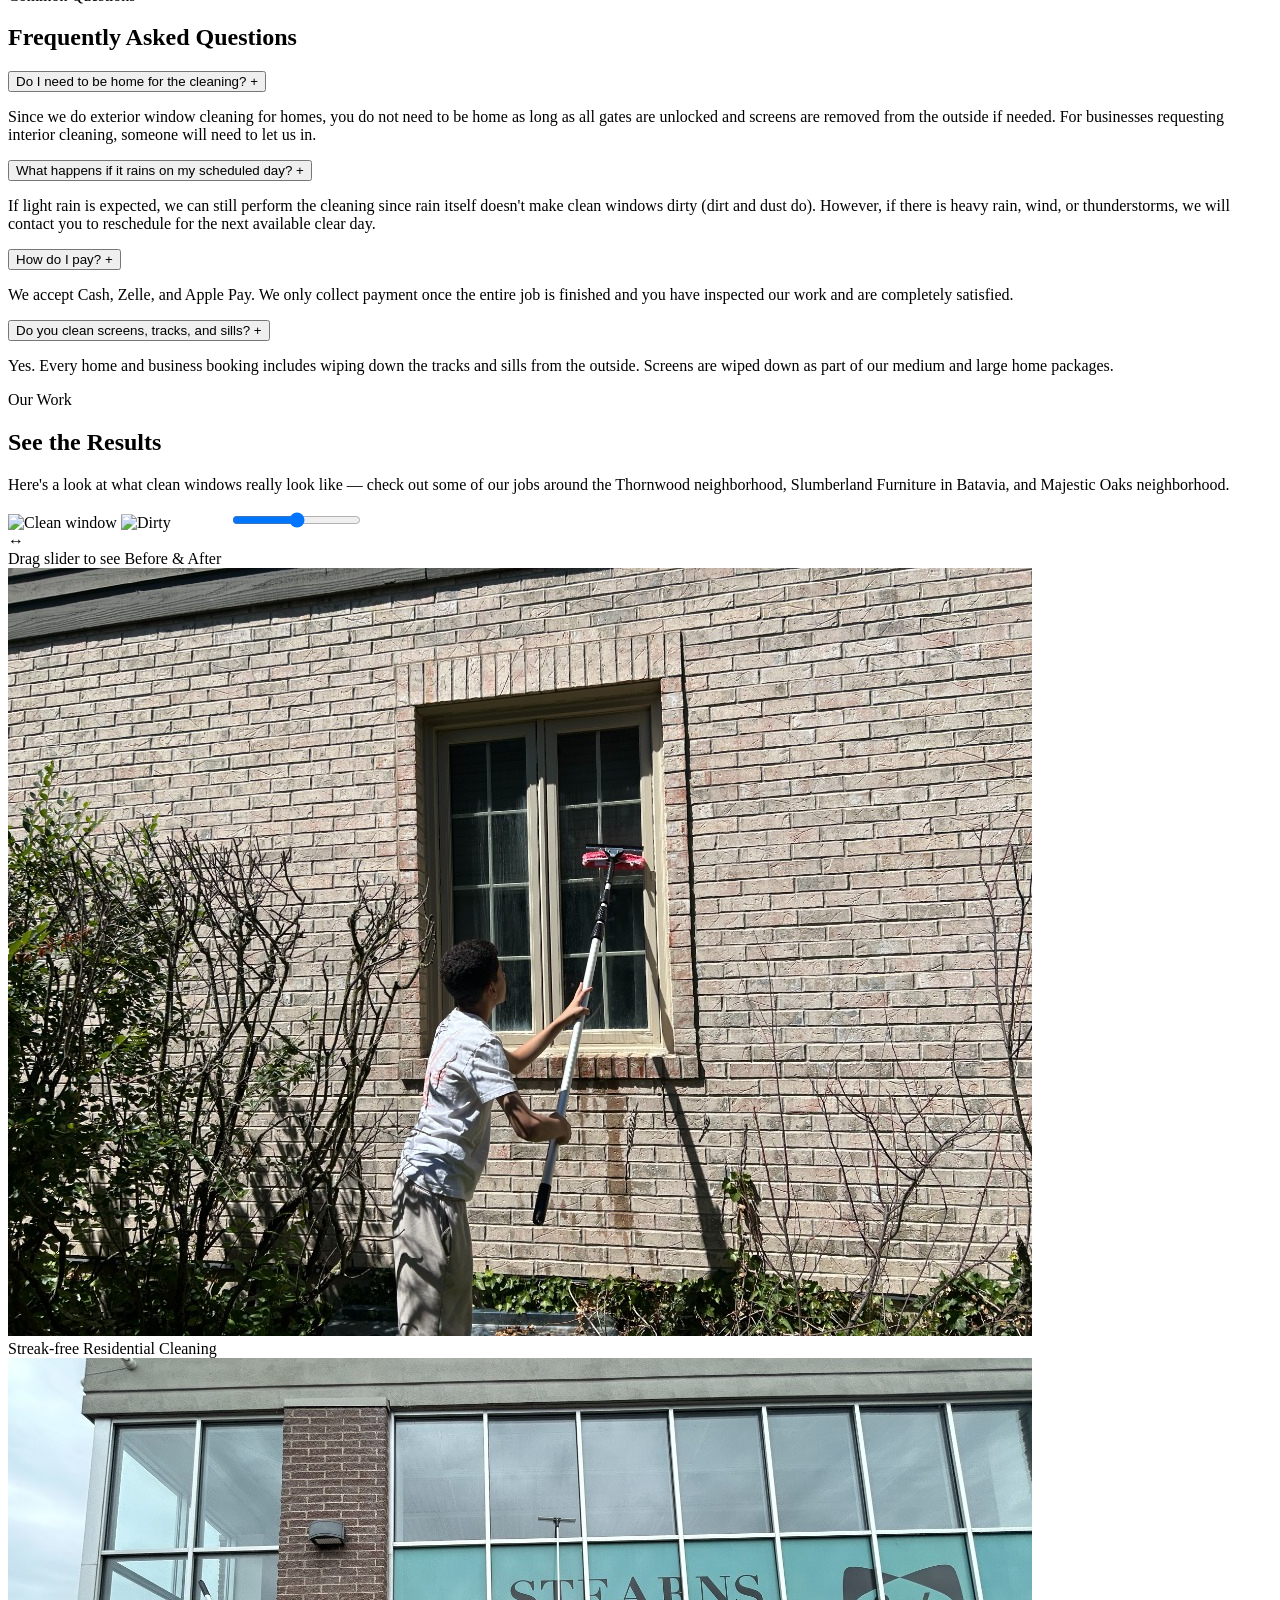
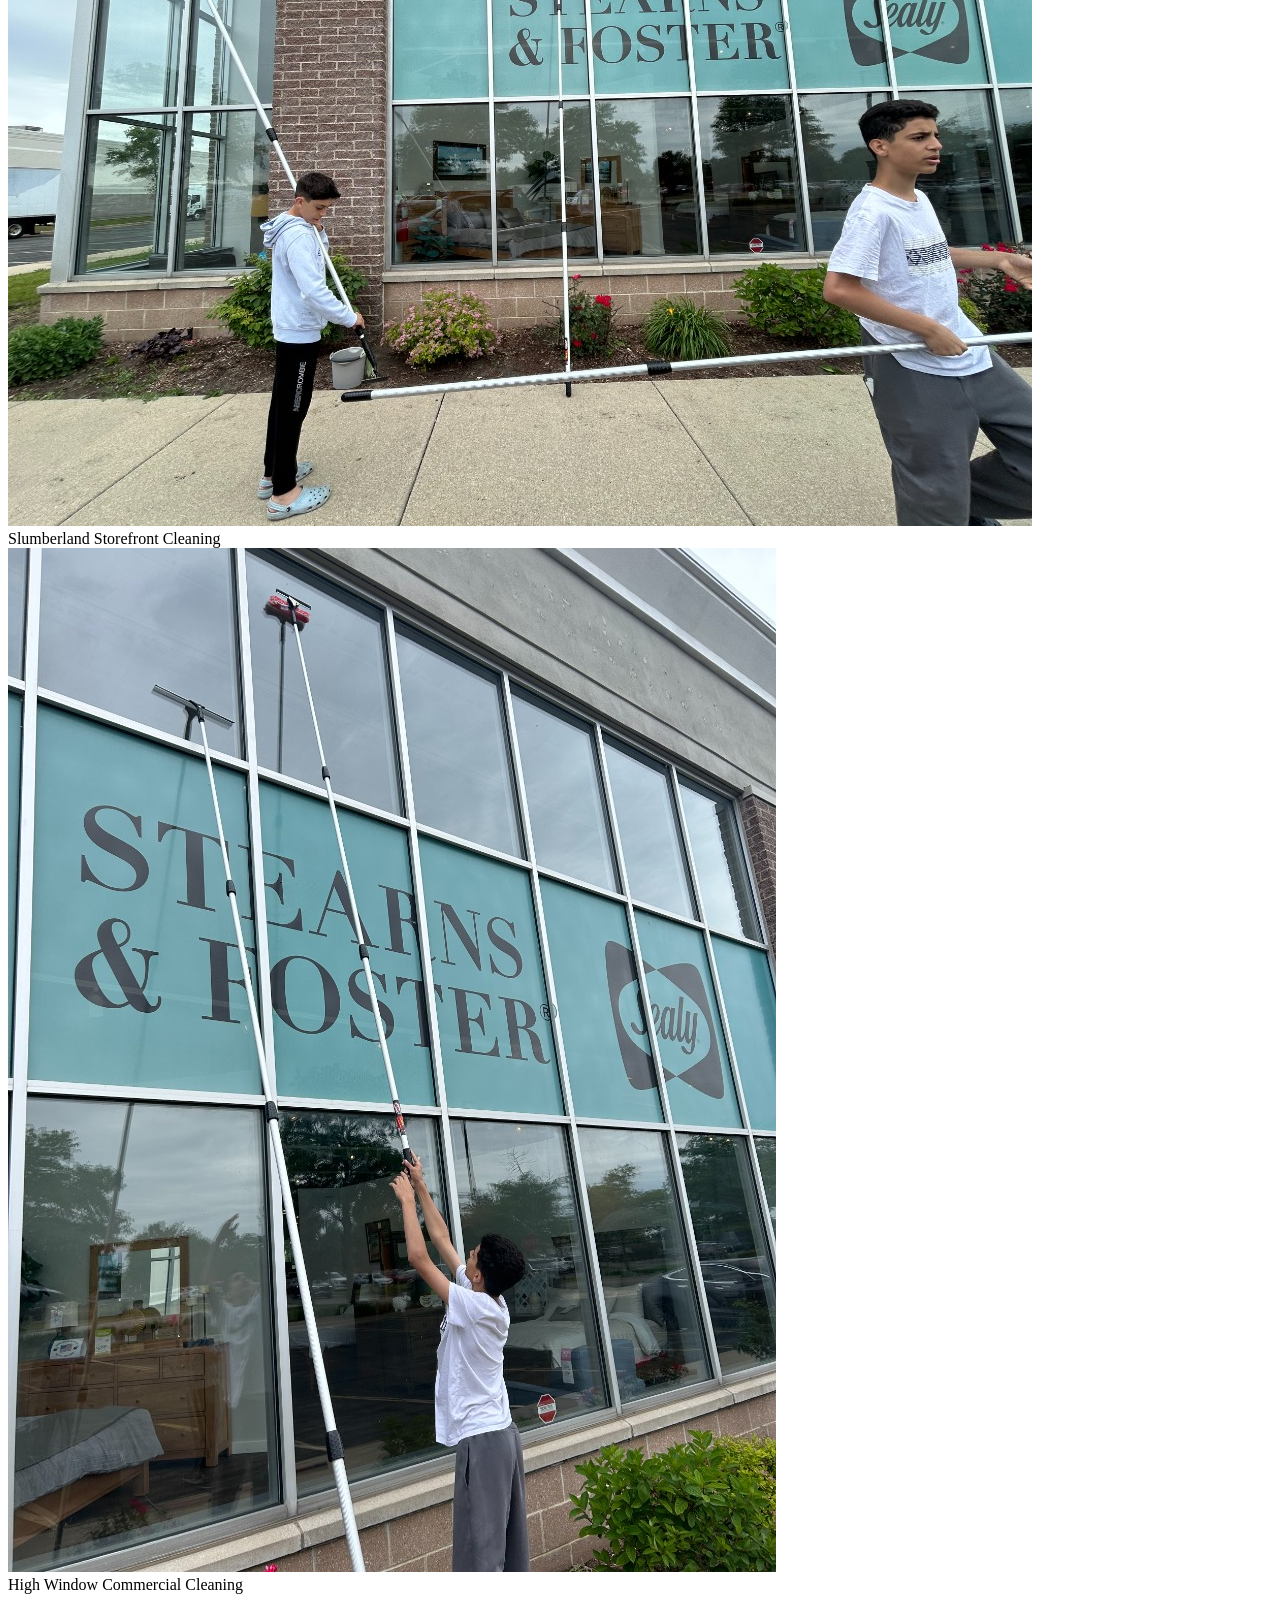
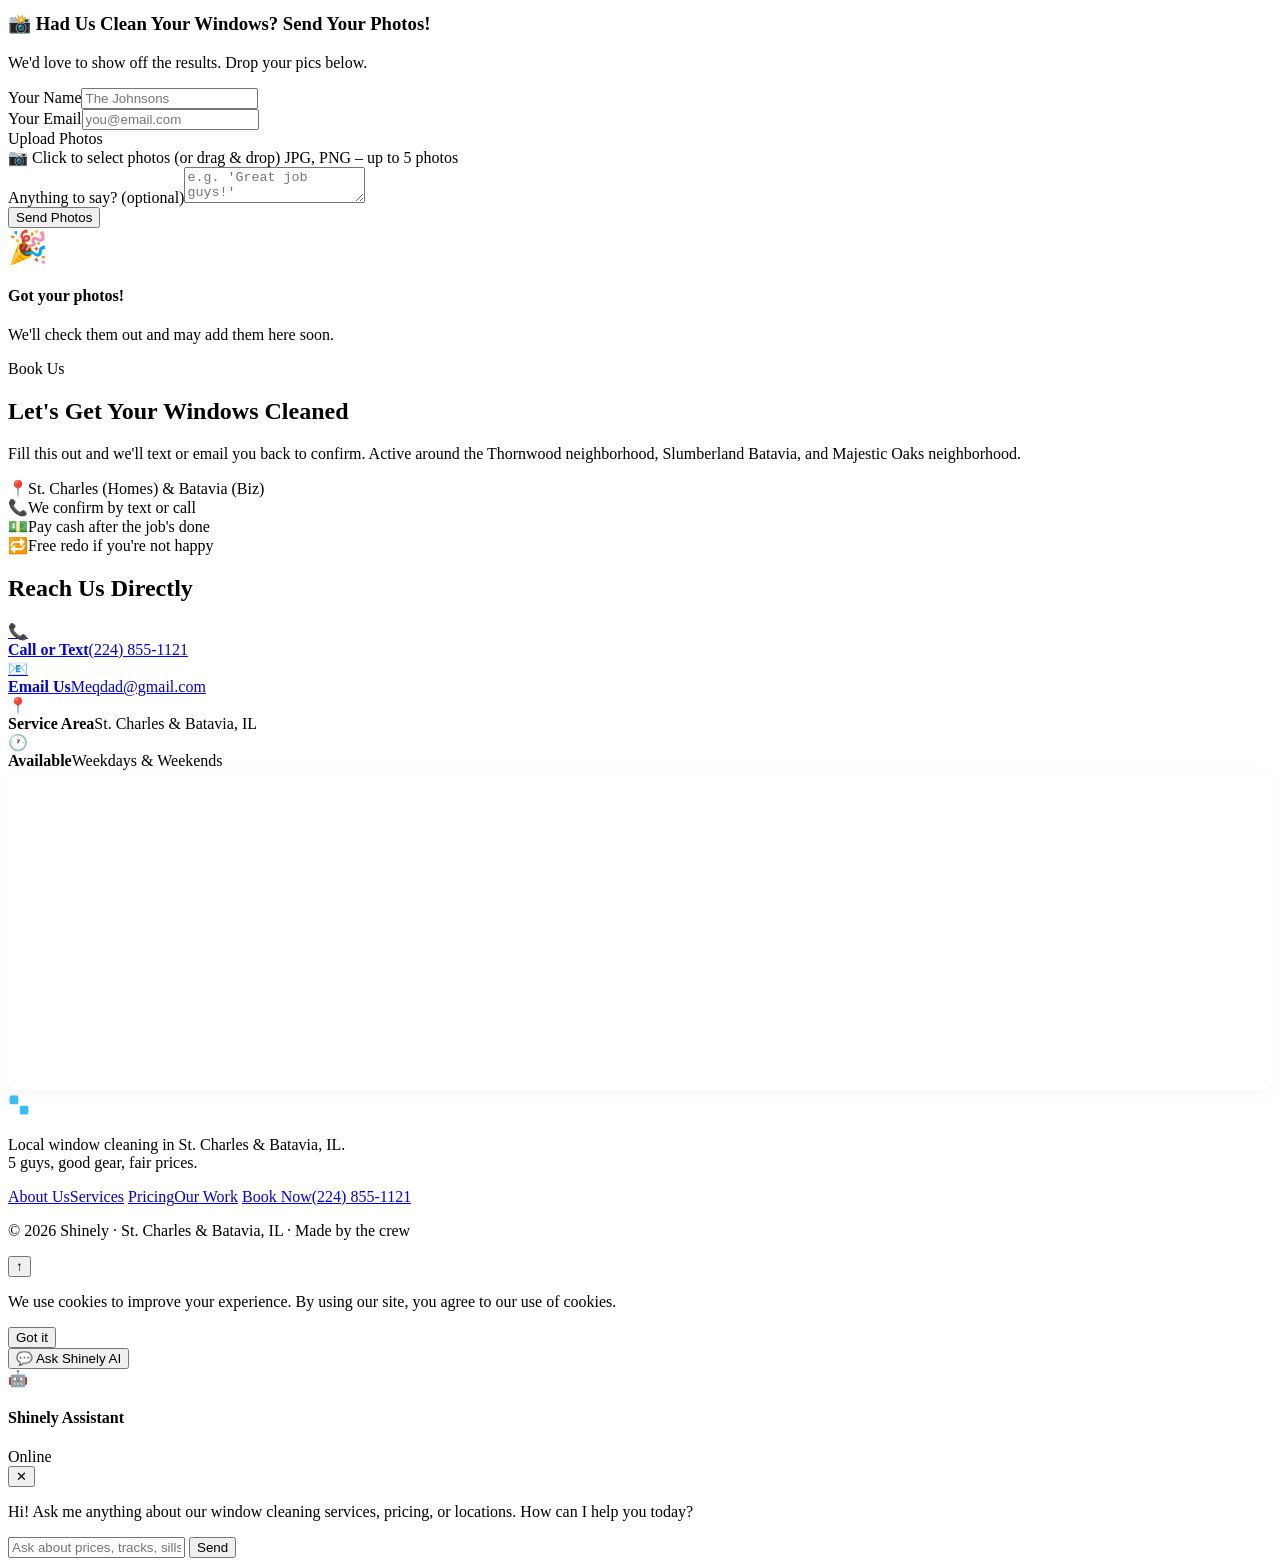
==== commit 1dacd6de: "Replace Firefox Road with Majestic Oaks neighborhood" ====
--- a/index.html
+++ b/index.html
@@ -123,7 +123,7 @@
   <div class="container">
     <div class="section-label">Who We Are</div>
     <h2>Just 5 Guys From <span class="blue-text">St. Charles</span></h2>
-    <p class="section-desc">No big corporation here. We're 5 guys — Luay, Yahya, Yahia, Yusuf, and Suli (12–14 years old) — who take this seriously. We do a lot of work around the Thornwood neighborhood, Slumberland Furniture in Batavia, and Firefox Road, showing up with the right gear to get the job done right.</p>
+    <p class="section-desc">No big corporation here. We're 5 guys — Luay, Yahya, Yahia, Yusuf, and Suli (12–14 years old) — who take this seriously. We do a lot of work around the Thornwood neighborhood, Slumberland Furniture in Batavia, and Majestic Oaks neighborhood, showing up with the right gear to get the job done right.</p>
     <div class="about-grid">
       <div class="about-card"><div class="about-icon">👥</div><h3>5-Person Crew</h3><p>Every job gets the full team. We work fast without cutting corners.</p></div>
       <div class="about-card"><div class="about-icon">🧰</div><h3>Real Equipment</h3><p>Professional squeegees, microfiber cloths, water-fed poles — the real deal.</p></div>
@@ -290,7 +290,7 @@
   <div class="container">
     <div class="section-label">Our Work</div>
     <h2>See the <span class="blue-text">Results</span></h2>
-    <p class="section-desc">Here's a look at what clean windows really look like — check out some of our jobs around the Thornwood neighborhood, Slumberland Furniture in Batavia, and Firefox Road.</p>
+    <p class="section-desc">Here's a look at what clean windows really look like — check out some of our jobs around the Thornwood neighborhood, Slumberland Furniture in Batavia, and Majestic Oaks neighborhood.</p>
     <div class="gallery-grid">
       <div class="gallery-item slider-item">
         <div class="slider-container" id="beforeAfterSlider" style="--slider-pos: 50%;">
@@ -350,7 +350,7 @@
       <div class="booking-left">
         <div class="section-label">Book Us</div>
         <h2>Let's Get Your Windows <span class="blue-text">Cleaned</span></h2>
-        <p>Fill this out and we'll text or email you back to confirm. Active around the Thornwood neighborhood, Slumberland Batavia, and Firefox Road.</p>
+        <p>Fill this out and we'll text or email you back to confirm. Active around the Thornwood neighborhood, Slumberland Batavia, and Majestic Oaks neighborhood.</p>
         <div class="booking-notes">
           <div class="bnote"><span>📍</span><span>St. Charles (Homes) &amp; Batavia (Biz)</span></div>
           <div class="bnote"><span>📞</span><span>We confirm by text or call</span></div>
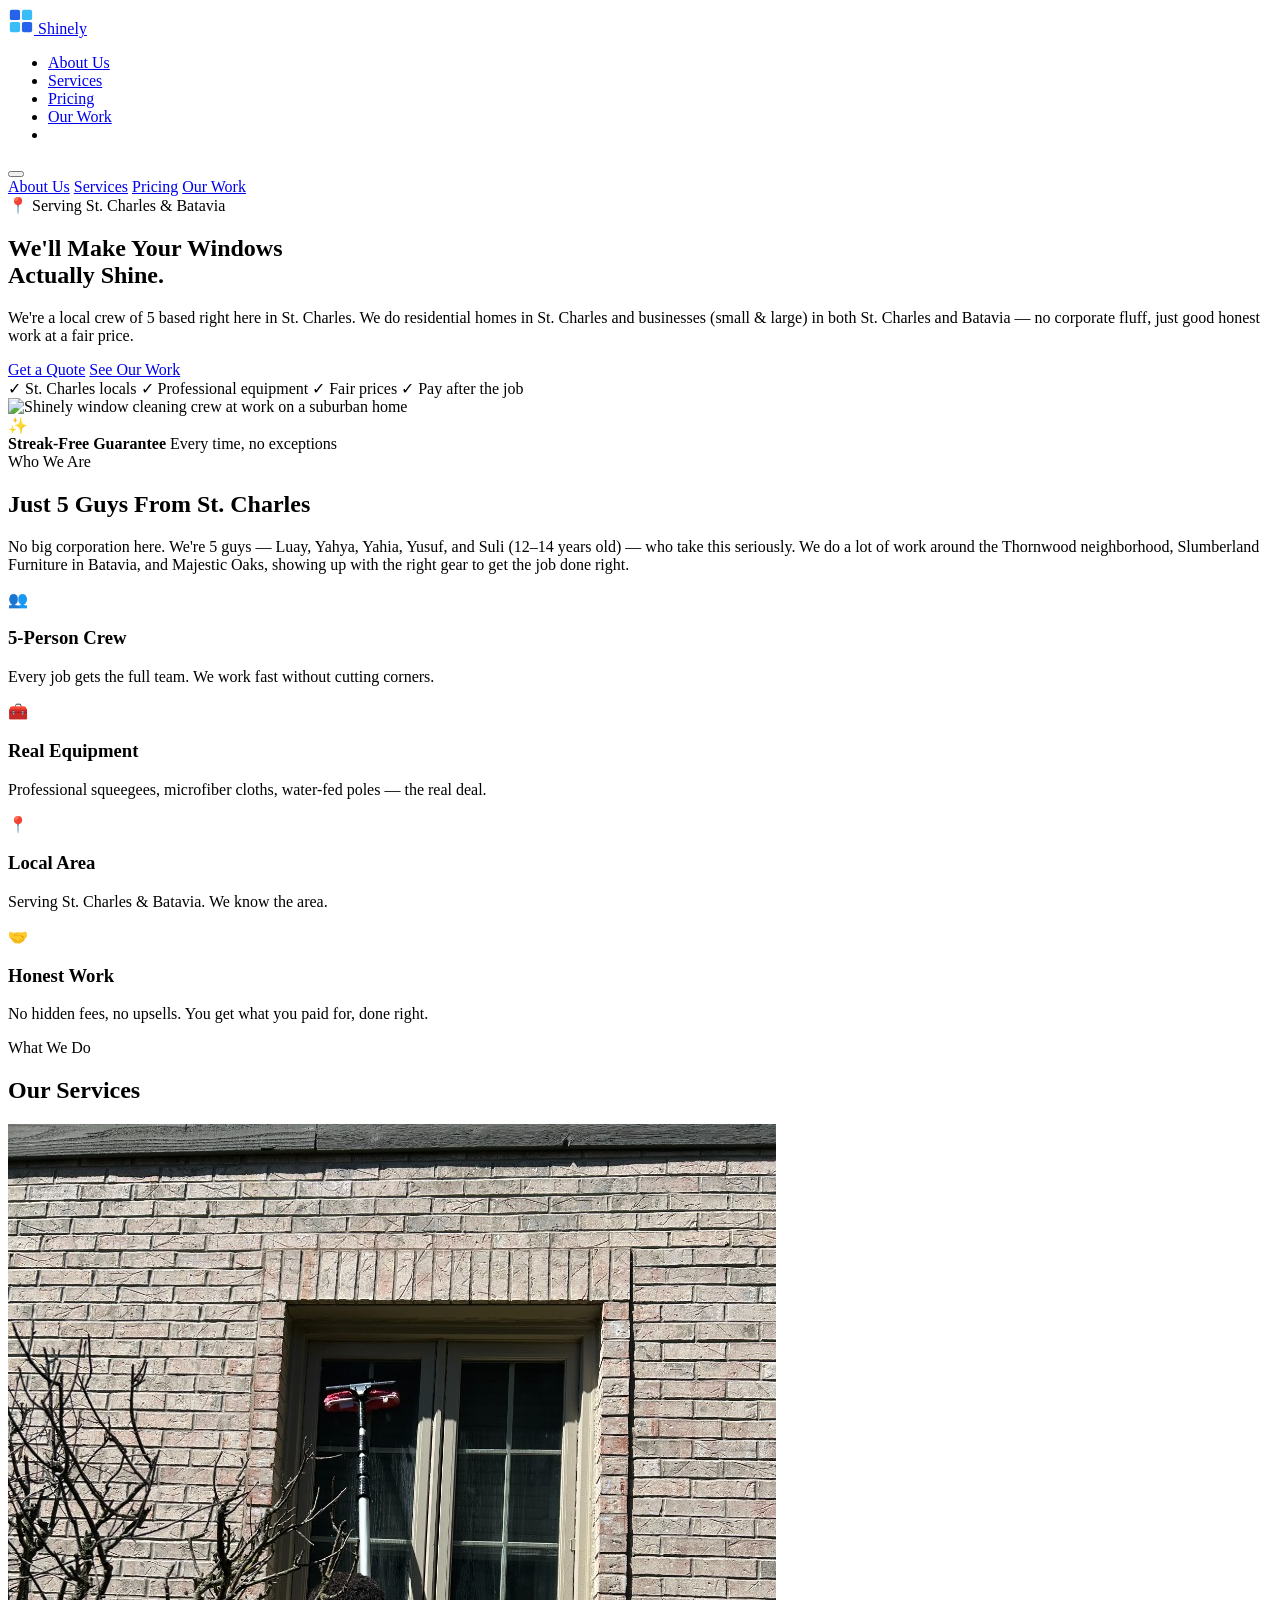
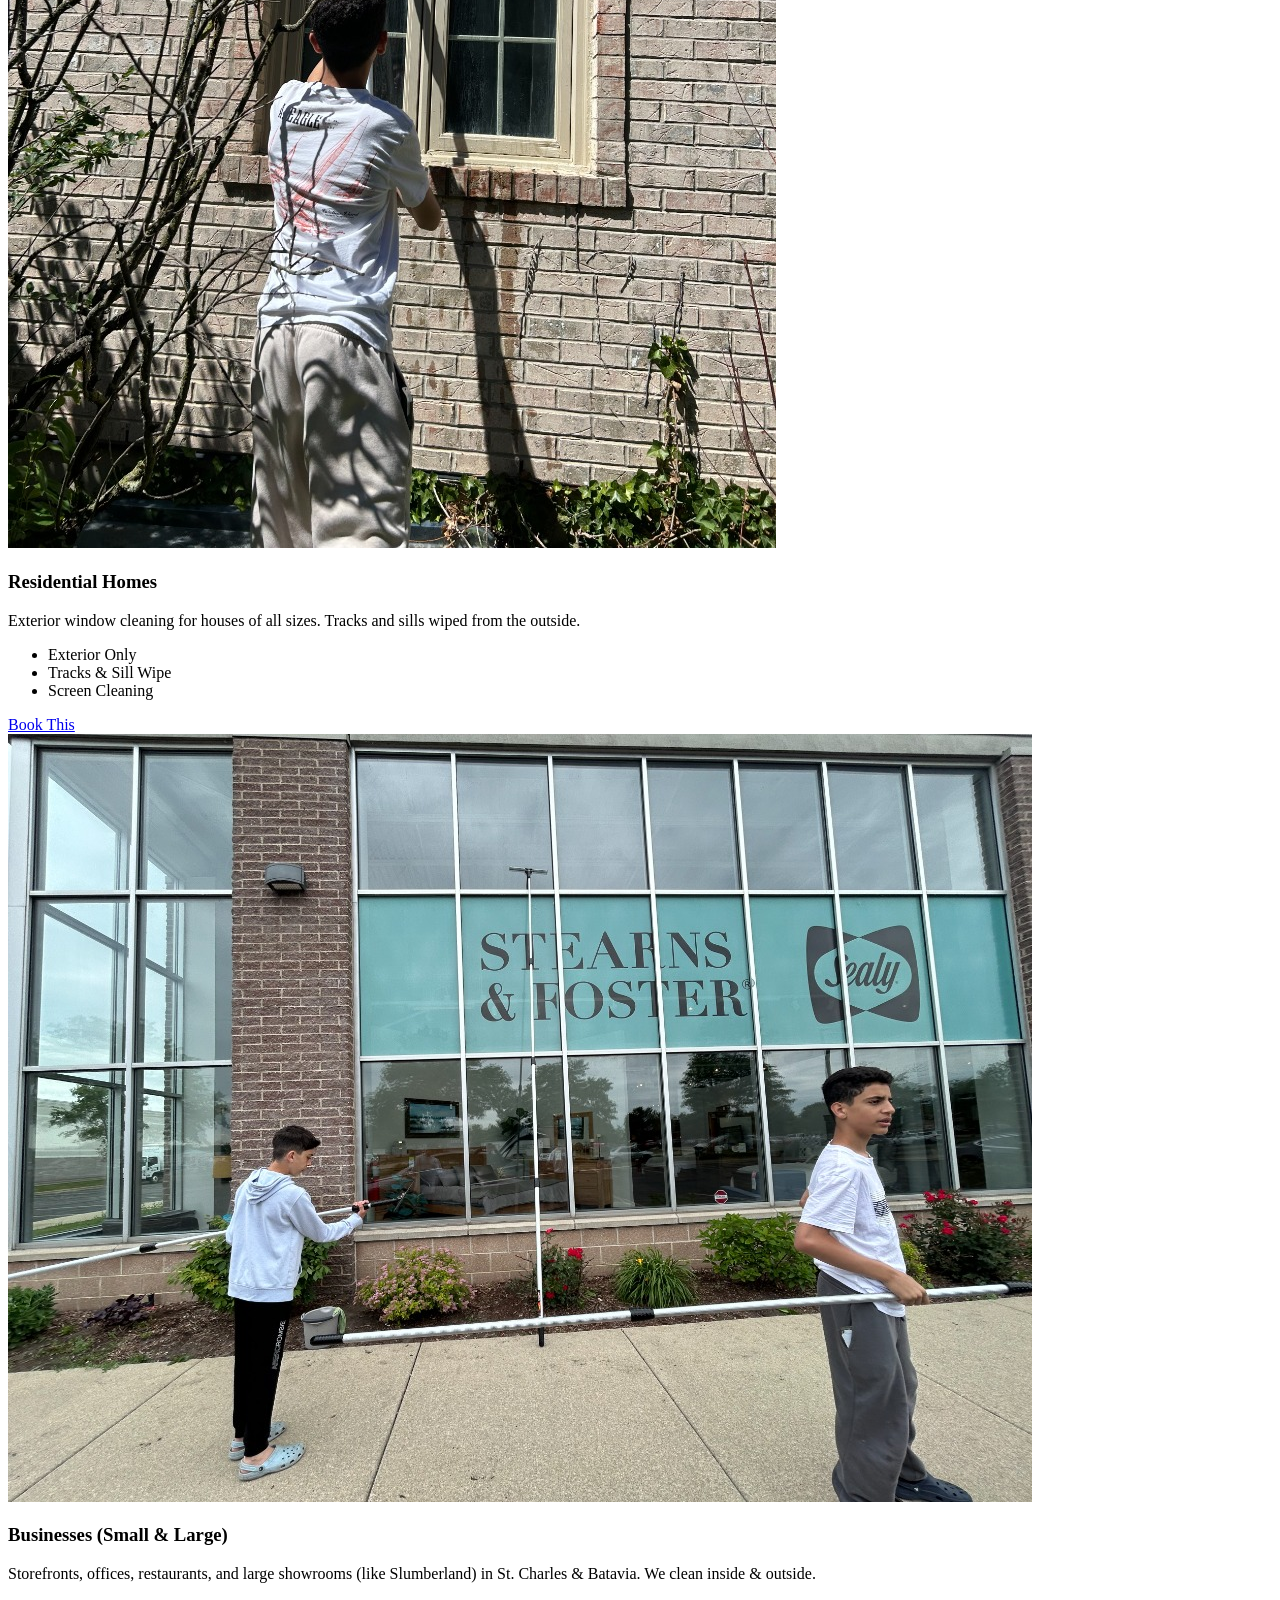
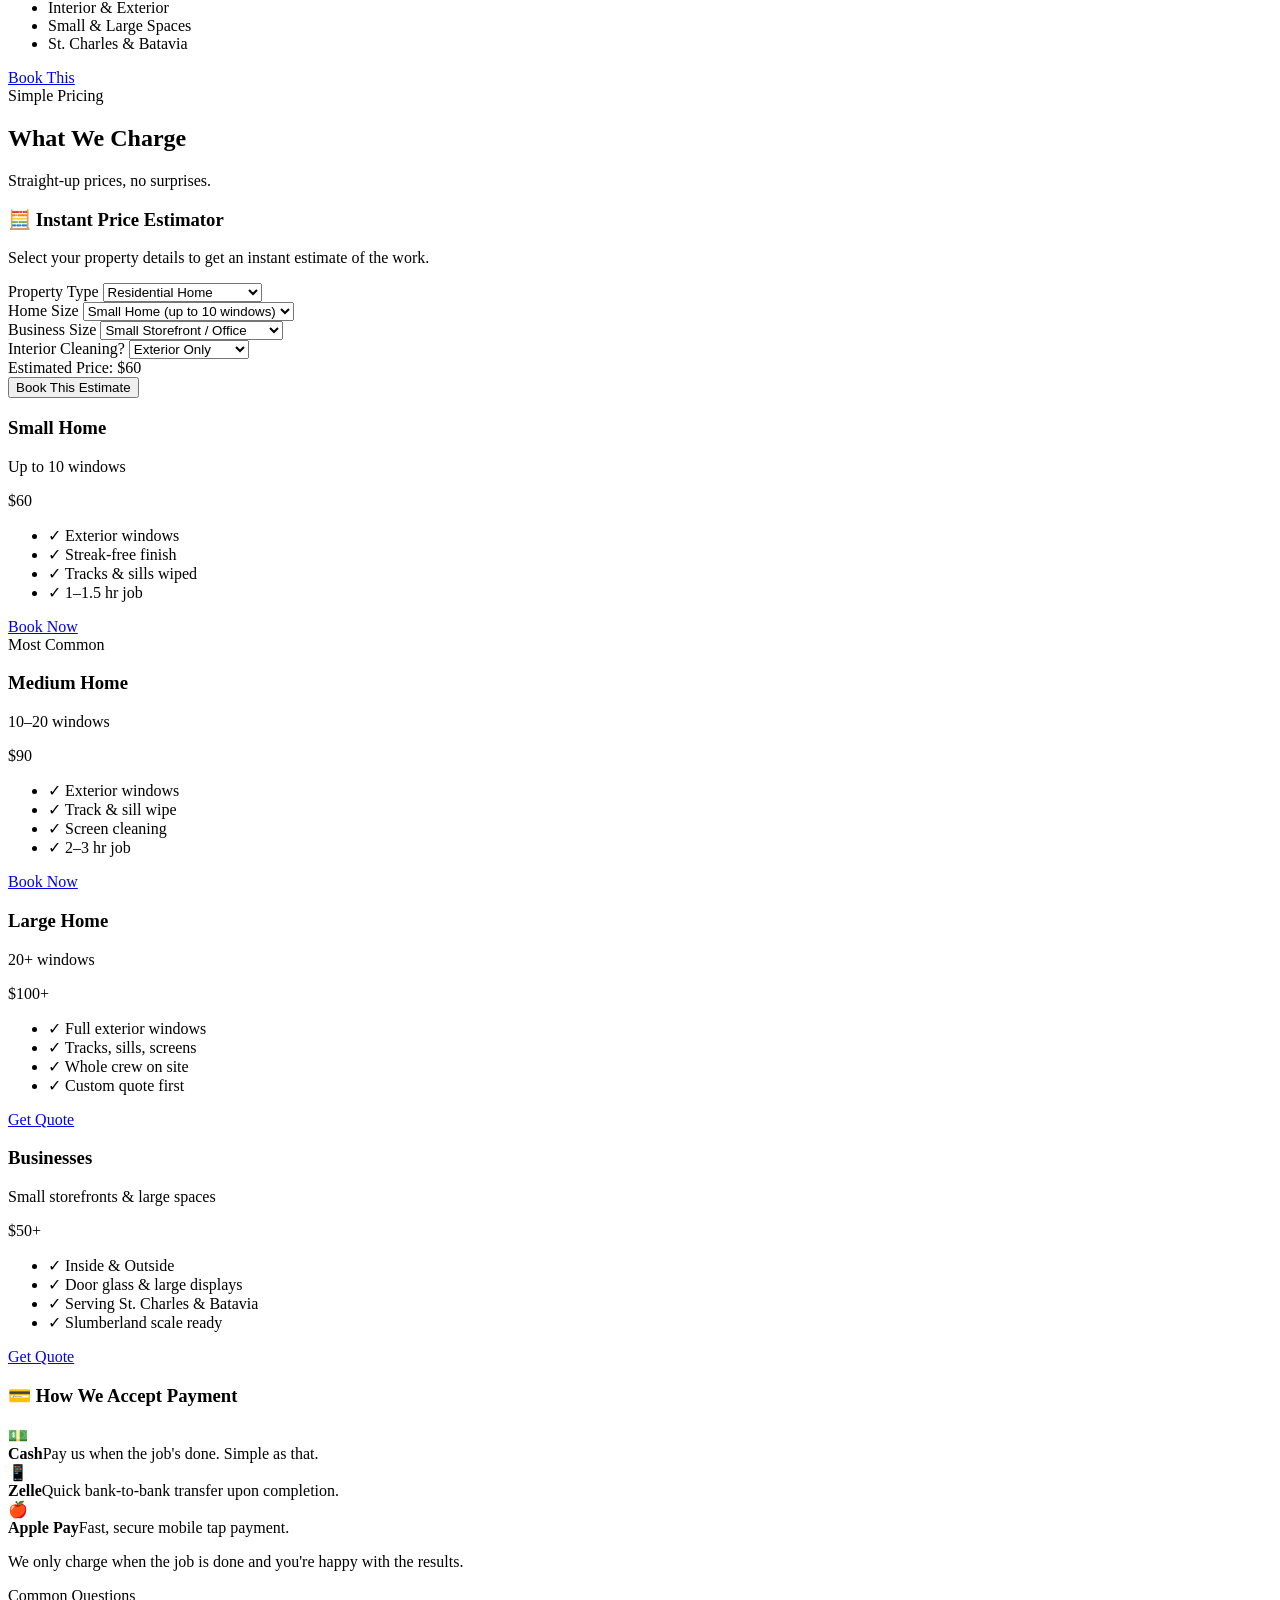
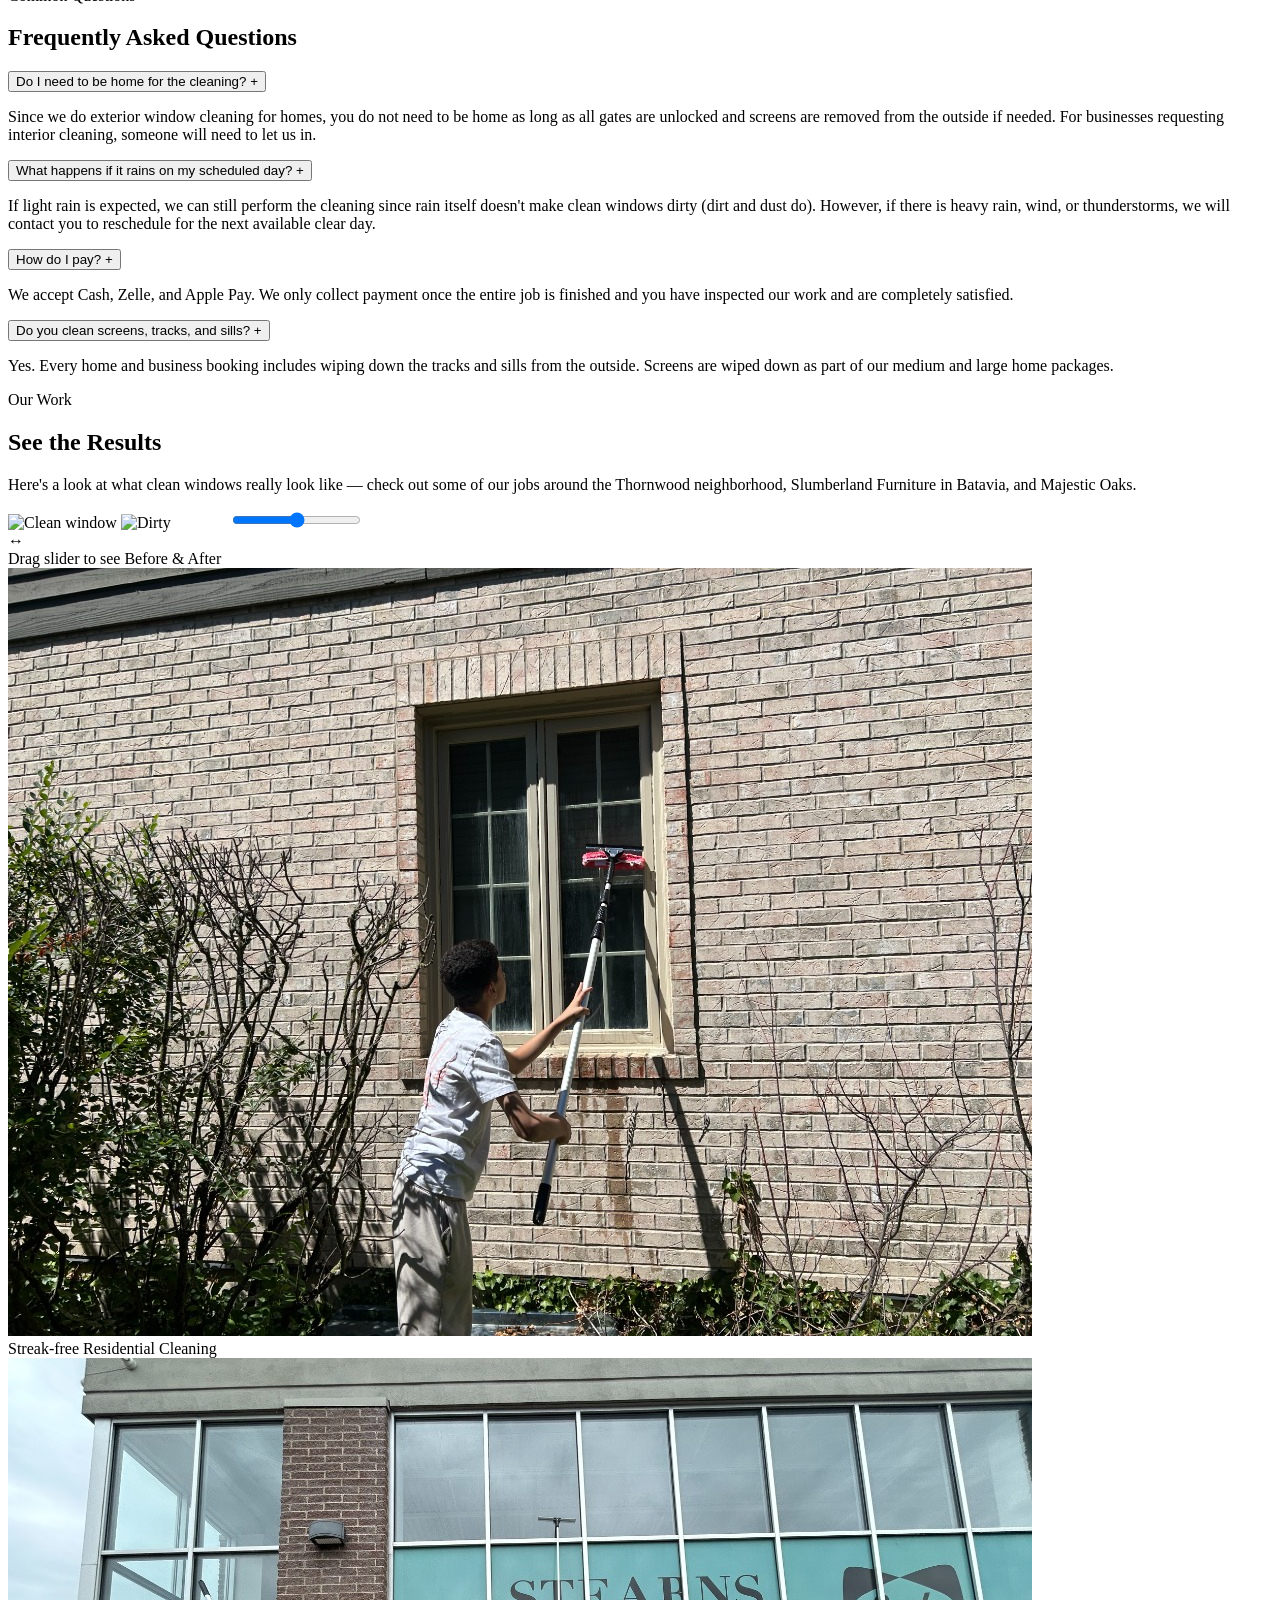
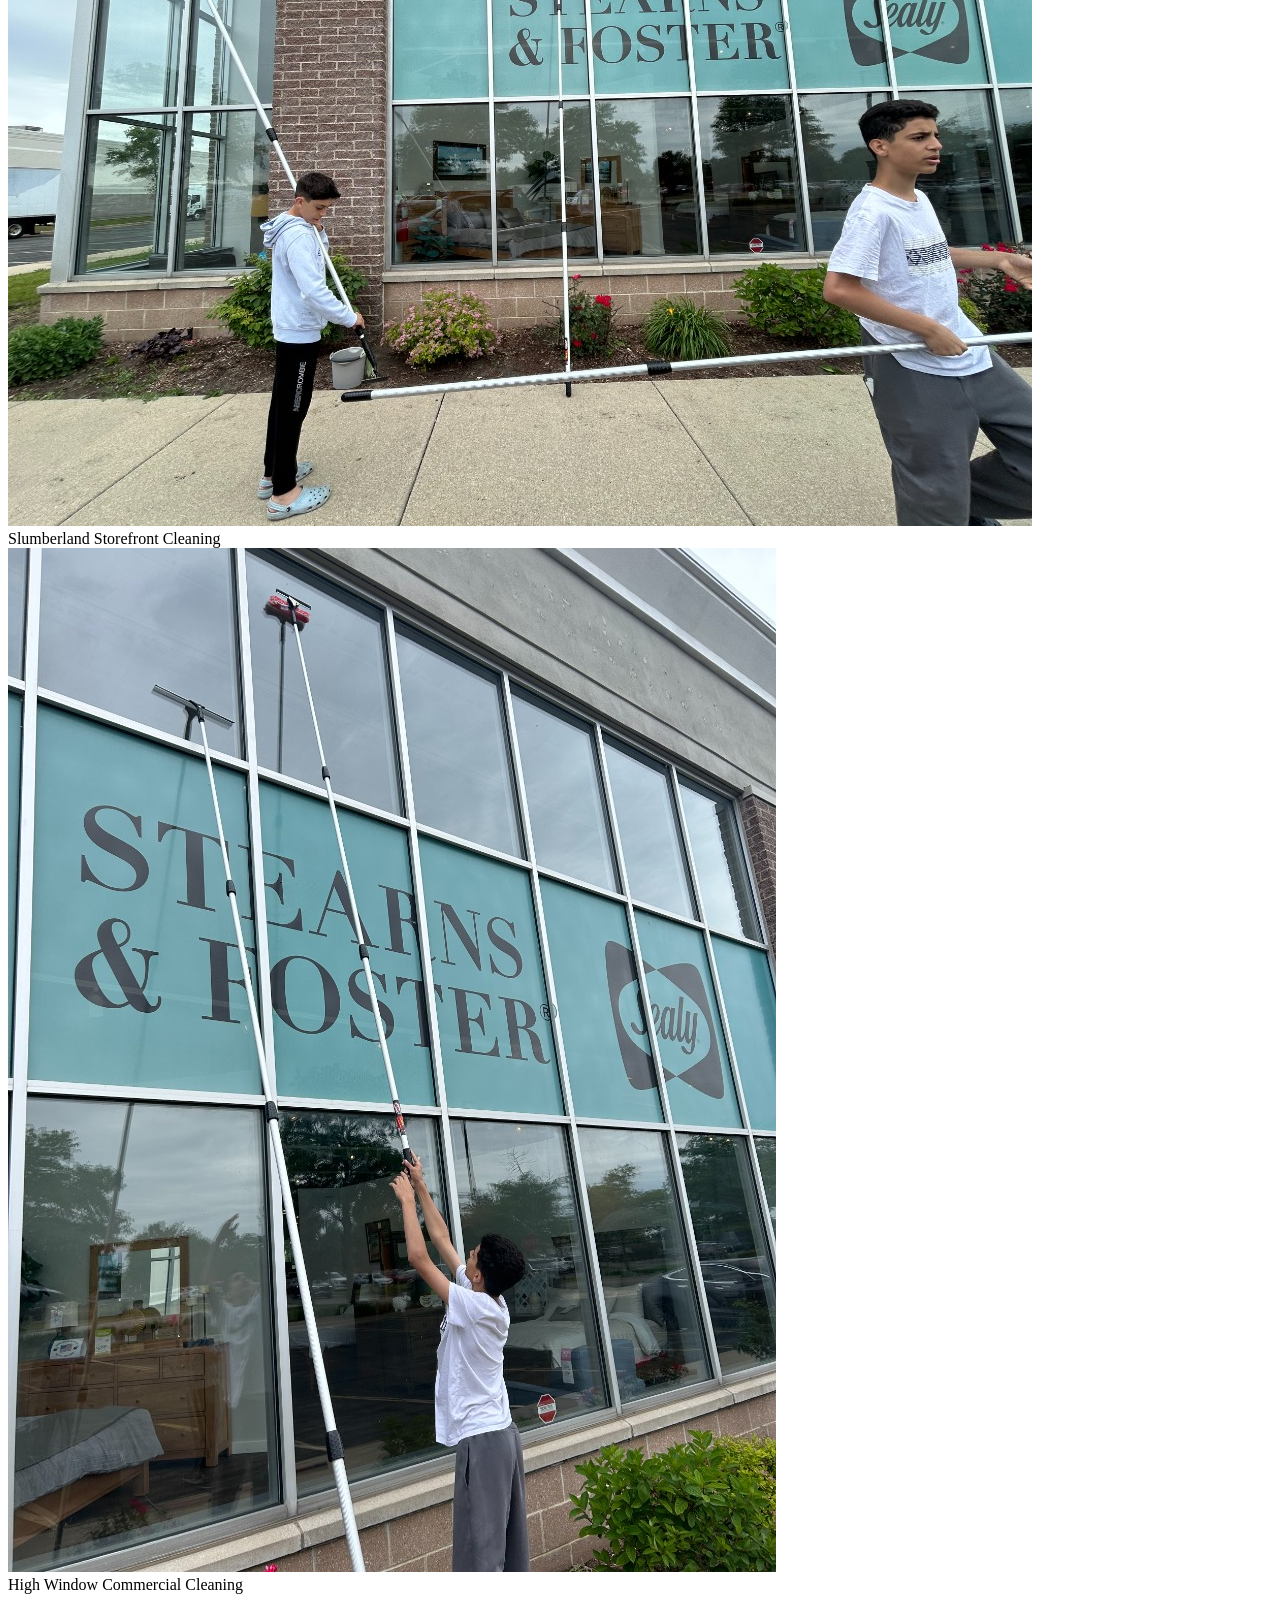
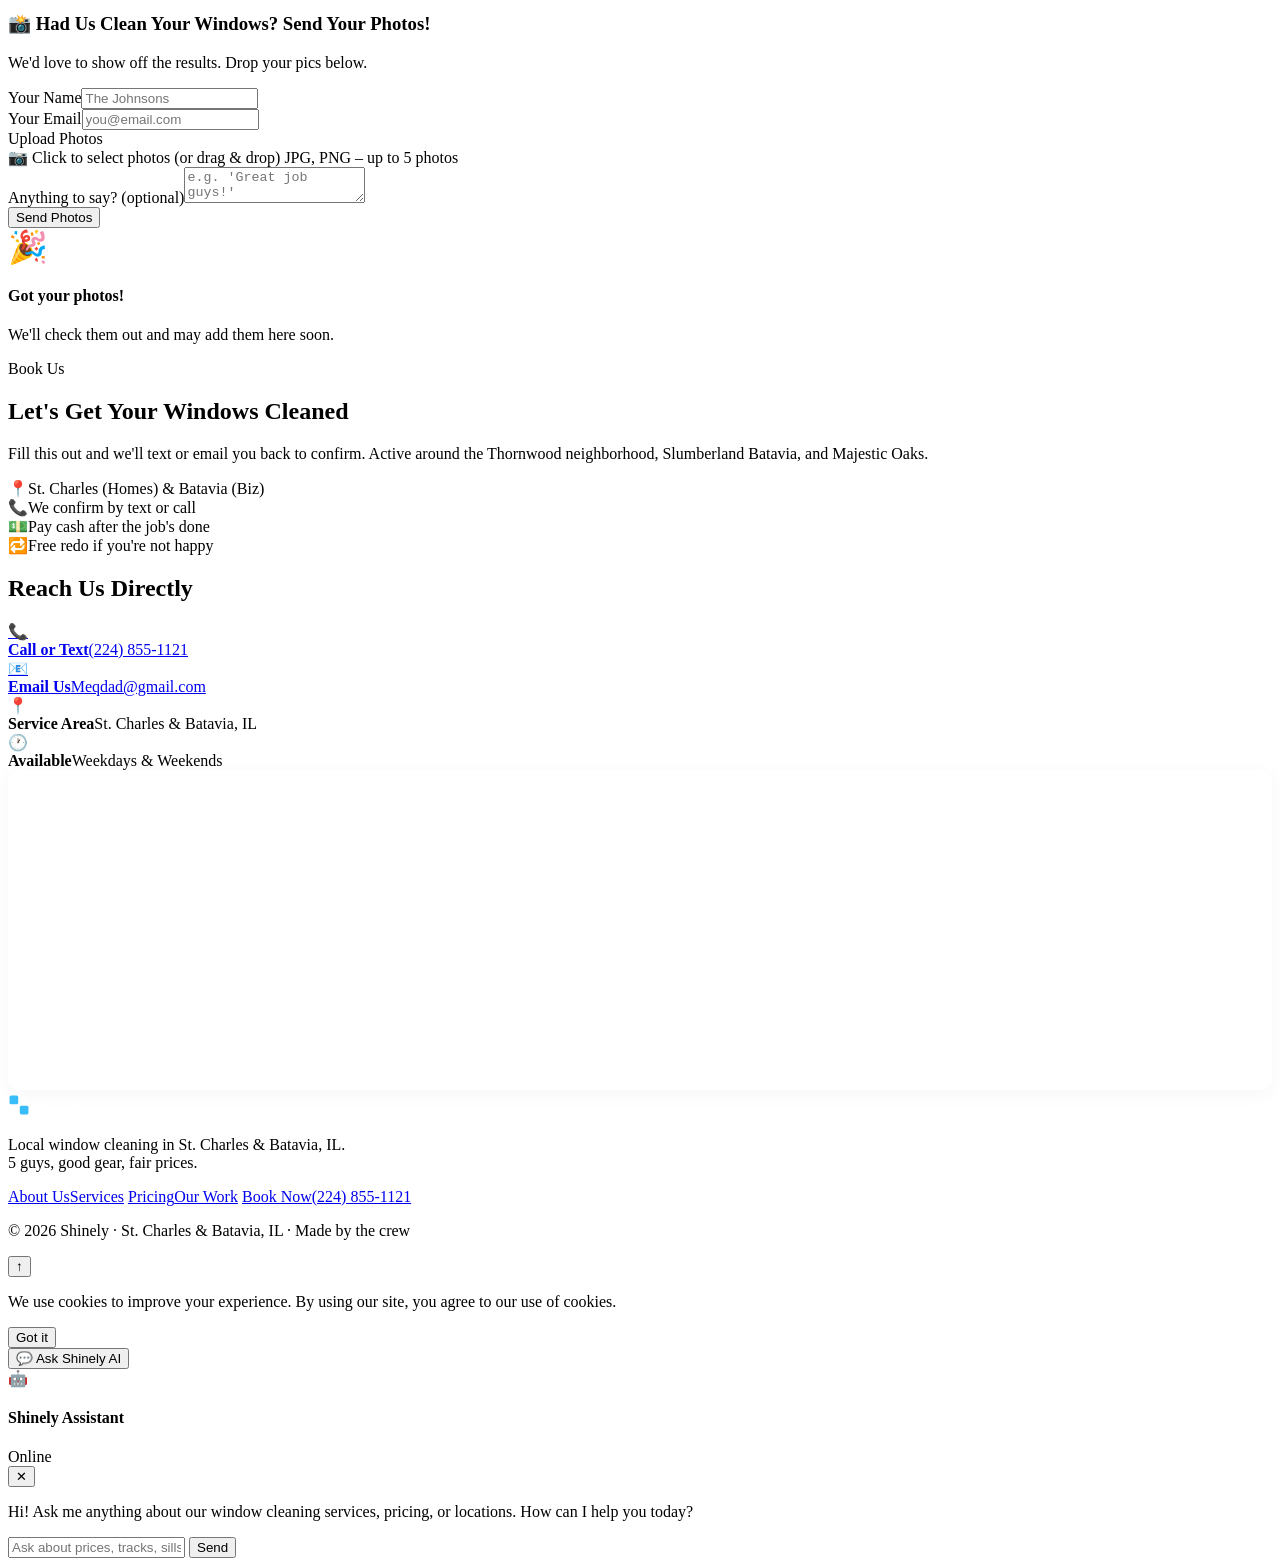
==== commit 0c4c366a: "Update Majestic Oaks neighborhood to Majestic Oaks to match user request" ====
--- a/index.html
+++ b/index.html
@@ -123,7 +123,7 @@
   <div class="container">
     <div class="section-label">Who We Are</div>
     <h2>Just 5 Guys From <span class="blue-text">St. Charles</span></h2>
-    <p class="section-desc">No big corporation here. We're 5 guys — Luay, Yahya, Yahia, Yusuf, and Suli (12–14 years old) — who take this seriously. We do a lot of work around the Thornwood neighborhood, Slumberland Furniture in Batavia, and Majestic Oaks neighborhood, showing up with the right gear to get the job done right.</p>
+    <p class="section-desc">No big corporation here. We're 5 guys — Luay, Yahya, Yahia, Yusuf, and Suli (12–14 years old) — who take this seriously. We do a lot of work around the Thornwood neighborhood, Slumberland Furniture in Batavia, and Majestic Oaks, showing up with the right gear to get the job done right.</p>
     <div class="about-grid">
       <div class="about-card"><div class="about-icon">👥</div><h3>5-Person Crew</h3><p>Every job gets the full team. We work fast without cutting corners.</p></div>
       <div class="about-card"><div class="about-icon">🧰</div><h3>Real Equipment</h3><p>Professional squeegees, microfiber cloths, water-fed poles — the real deal.</p></div>
@@ -290,7 +290,7 @@
   <div class="container">
     <div class="section-label">Our Work</div>
     <h2>See the <span class="blue-text">Results</span></h2>
-    <p class="section-desc">Here's a look at what clean windows really look like — check out some of our jobs around the Thornwood neighborhood, Slumberland Furniture in Batavia, and Majestic Oaks neighborhood.</p>
+    <p class="section-desc">Here's a look at what clean windows really look like — check out some of our jobs around the Thornwood neighborhood, Slumberland Furniture in Batavia, and Majestic Oaks.</p>
     <div class="gallery-grid">
       <div class="gallery-item slider-item">
         <div class="slider-container" id="beforeAfterSlider" style="--slider-pos: 50%;">
@@ -350,7 +350,7 @@
       <div class="booking-left">
         <div class="section-label">Book Us</div>
         <h2>Let's Get Your Windows <span class="blue-text">Cleaned</span></h2>
-        <p>Fill this out and we'll text or email you back to confirm. Active around the Thornwood neighborhood, Slumberland Batavia, and Majestic Oaks neighborhood.</p>
+        <p>Fill this out and we'll text or email you back to confirm. Active around the Thornwood neighborhood, Slumberland Batavia, and Majestic Oaks.</p>
         <div class="booking-notes">
           <div class="bnote"><span>📍</span><span>St. Charles (Homes) &amp; Batavia (Biz)</span></div>
           <div class="bnote"><span>📞</span><span>We confirm by text or call</span></div>
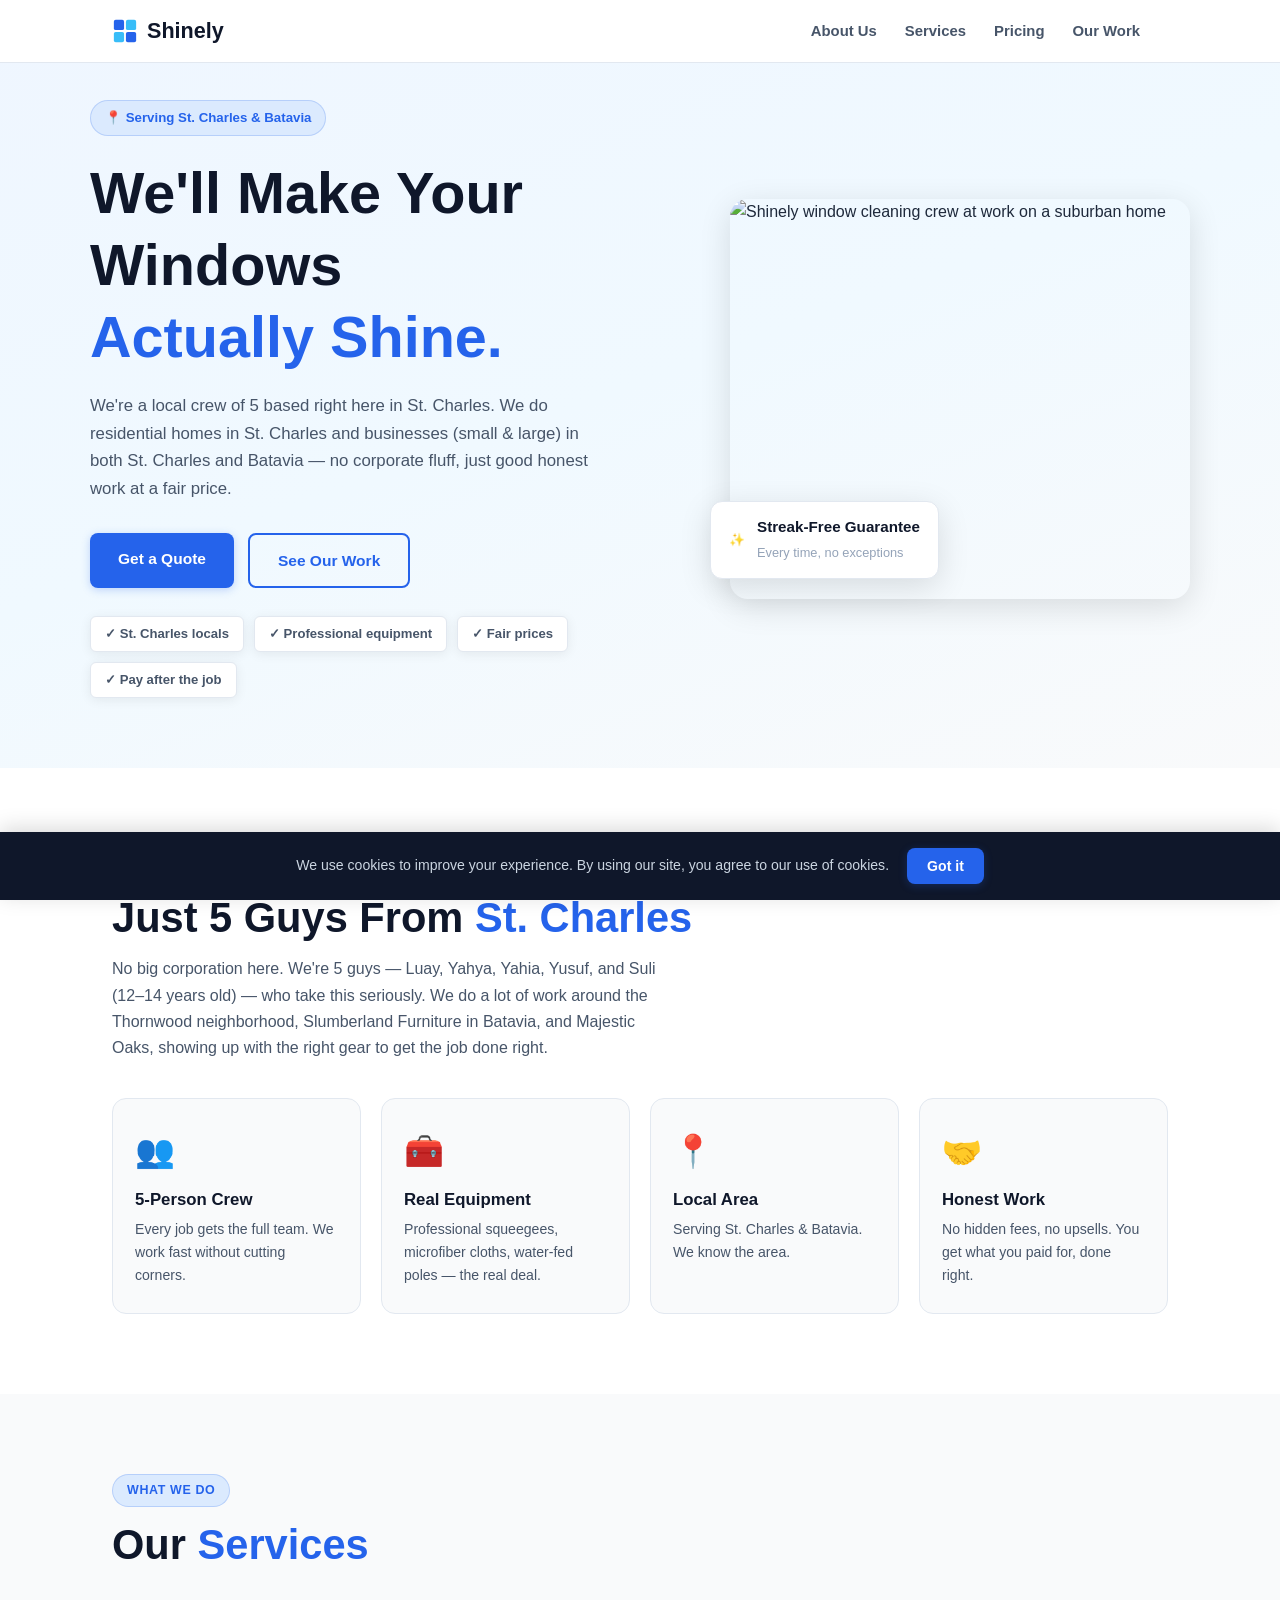
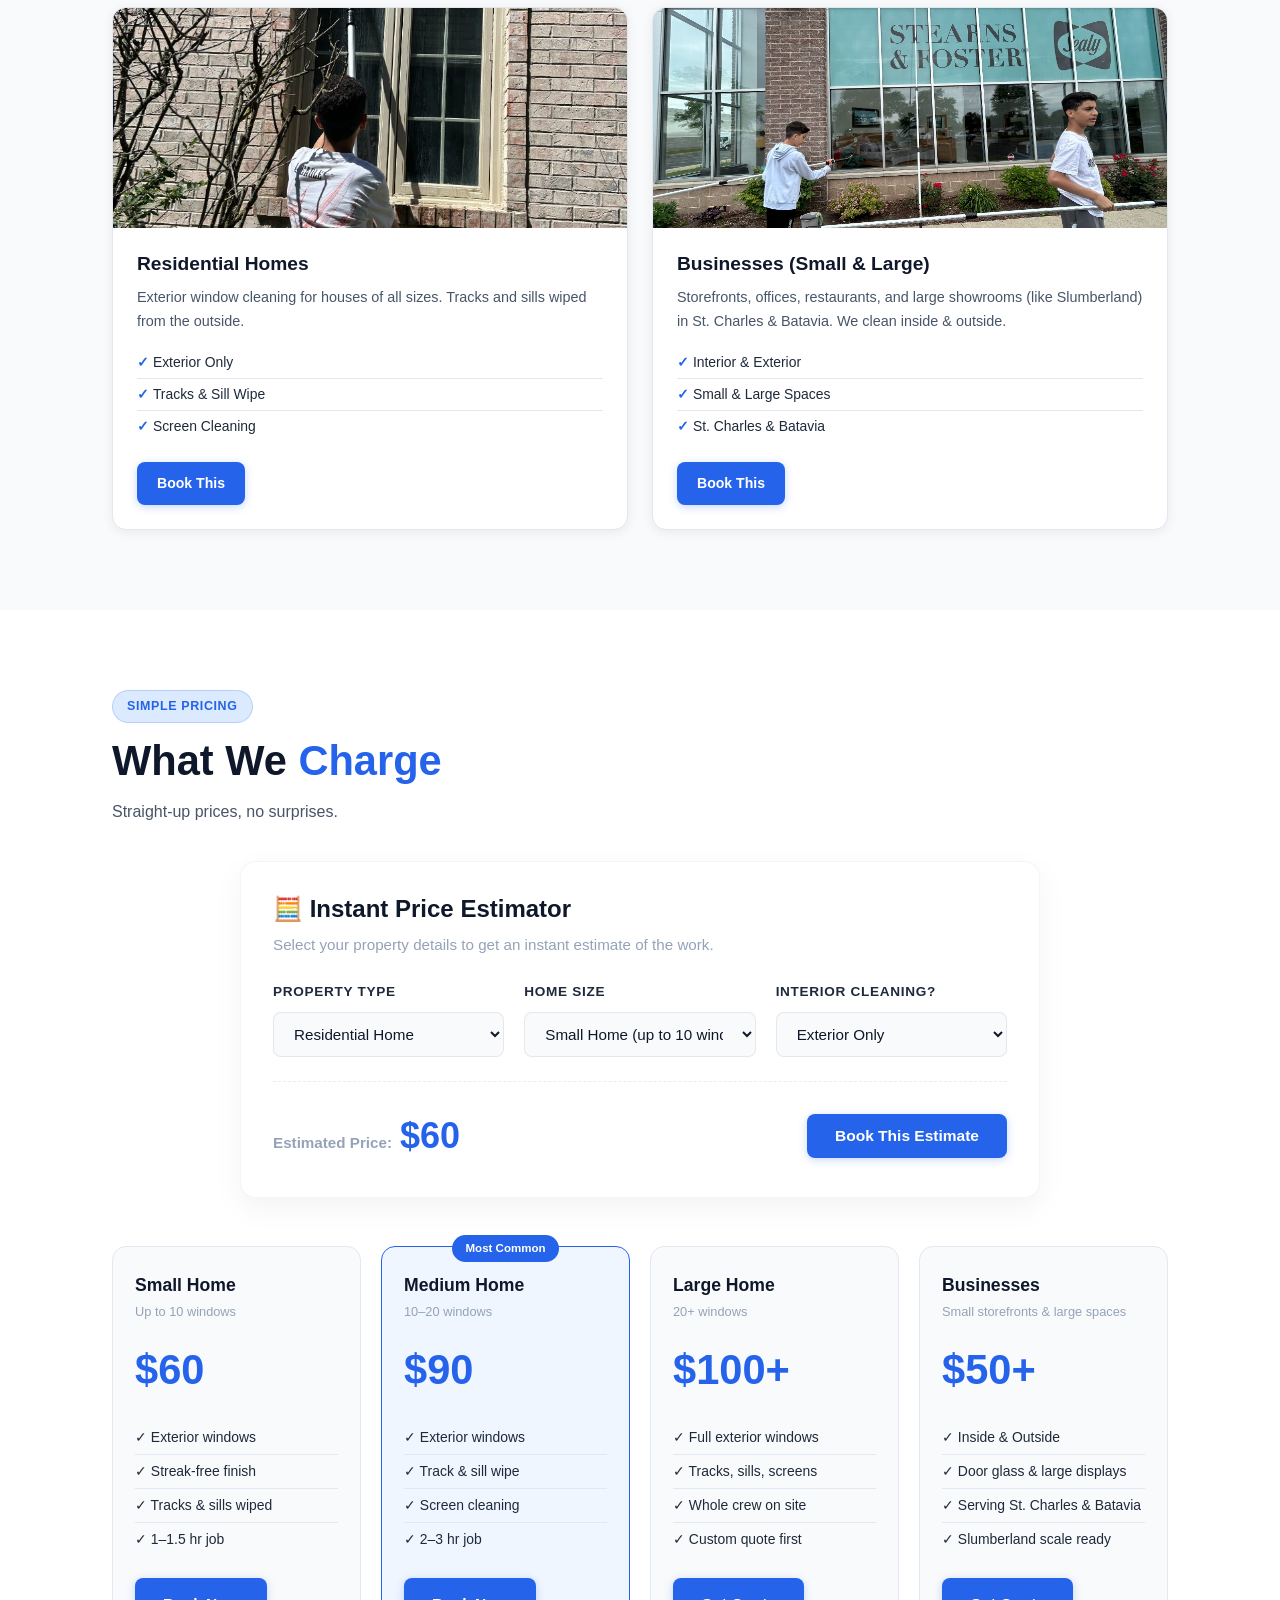
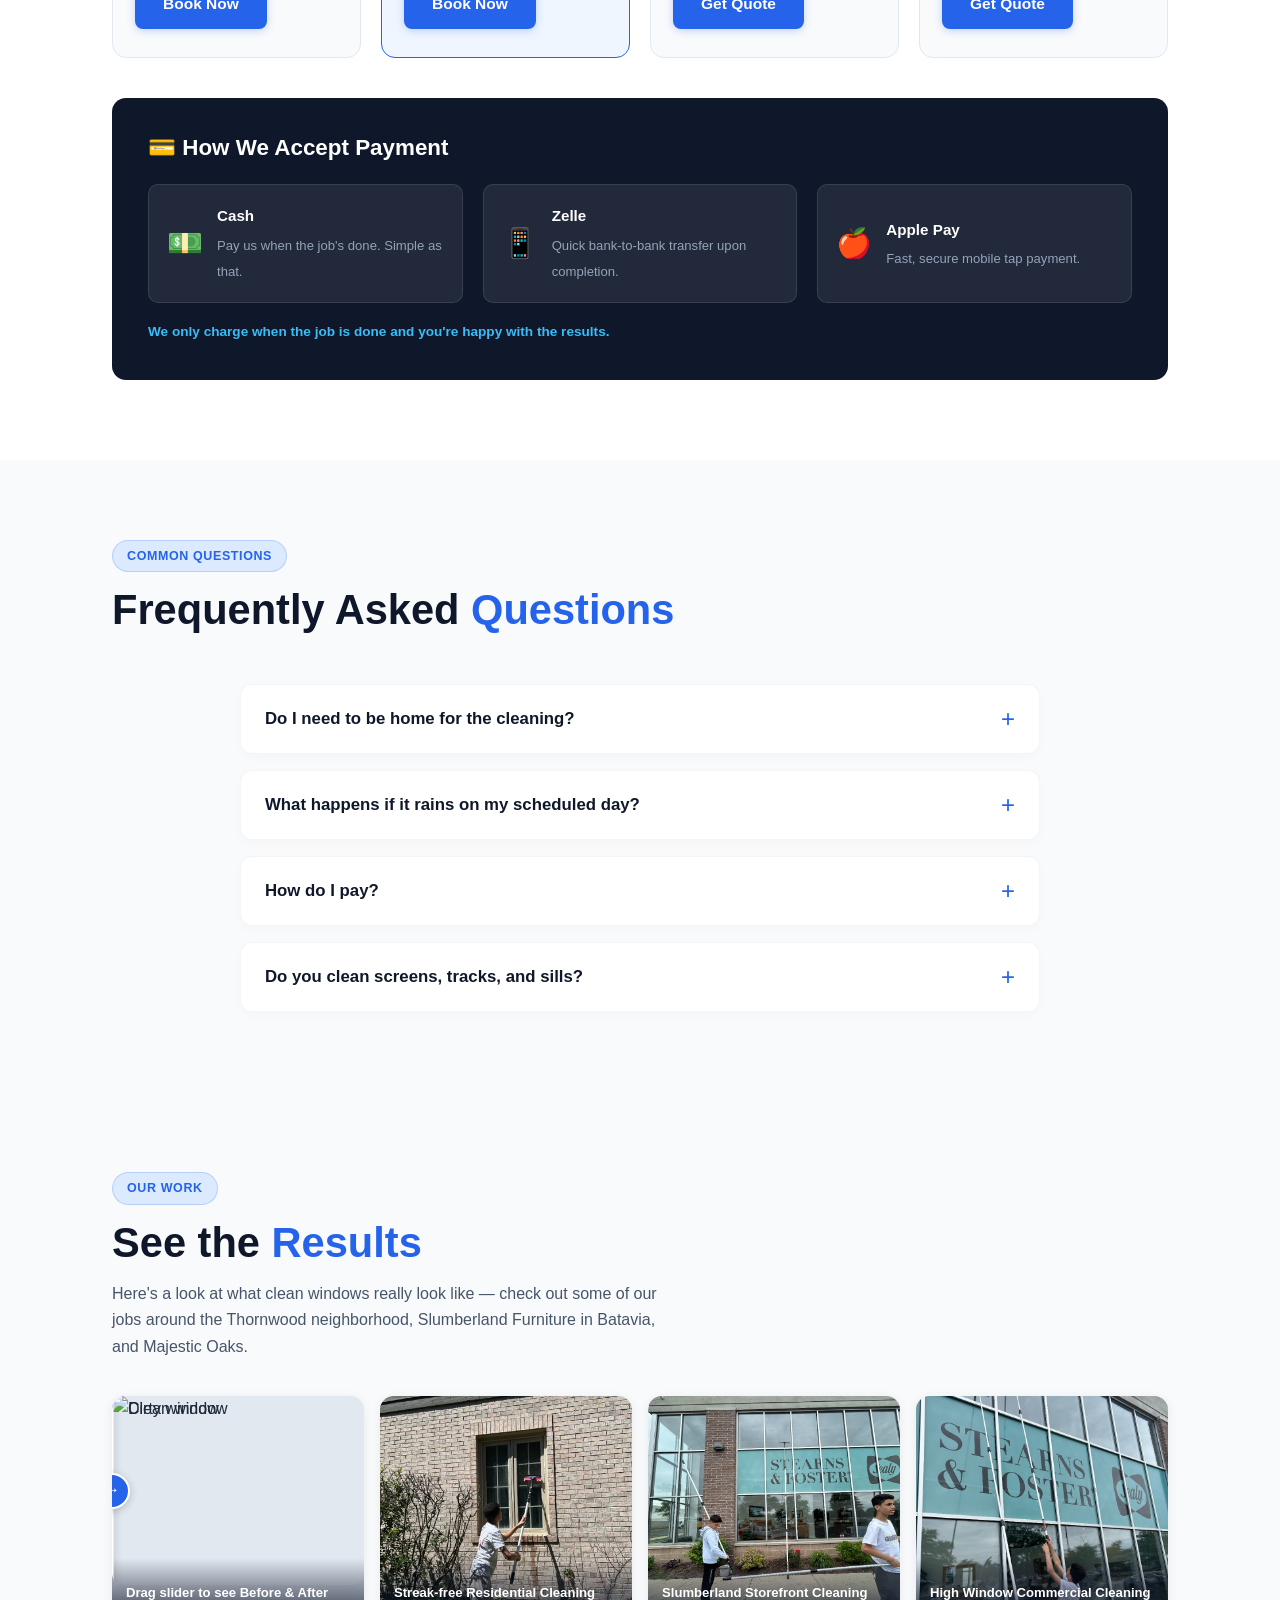
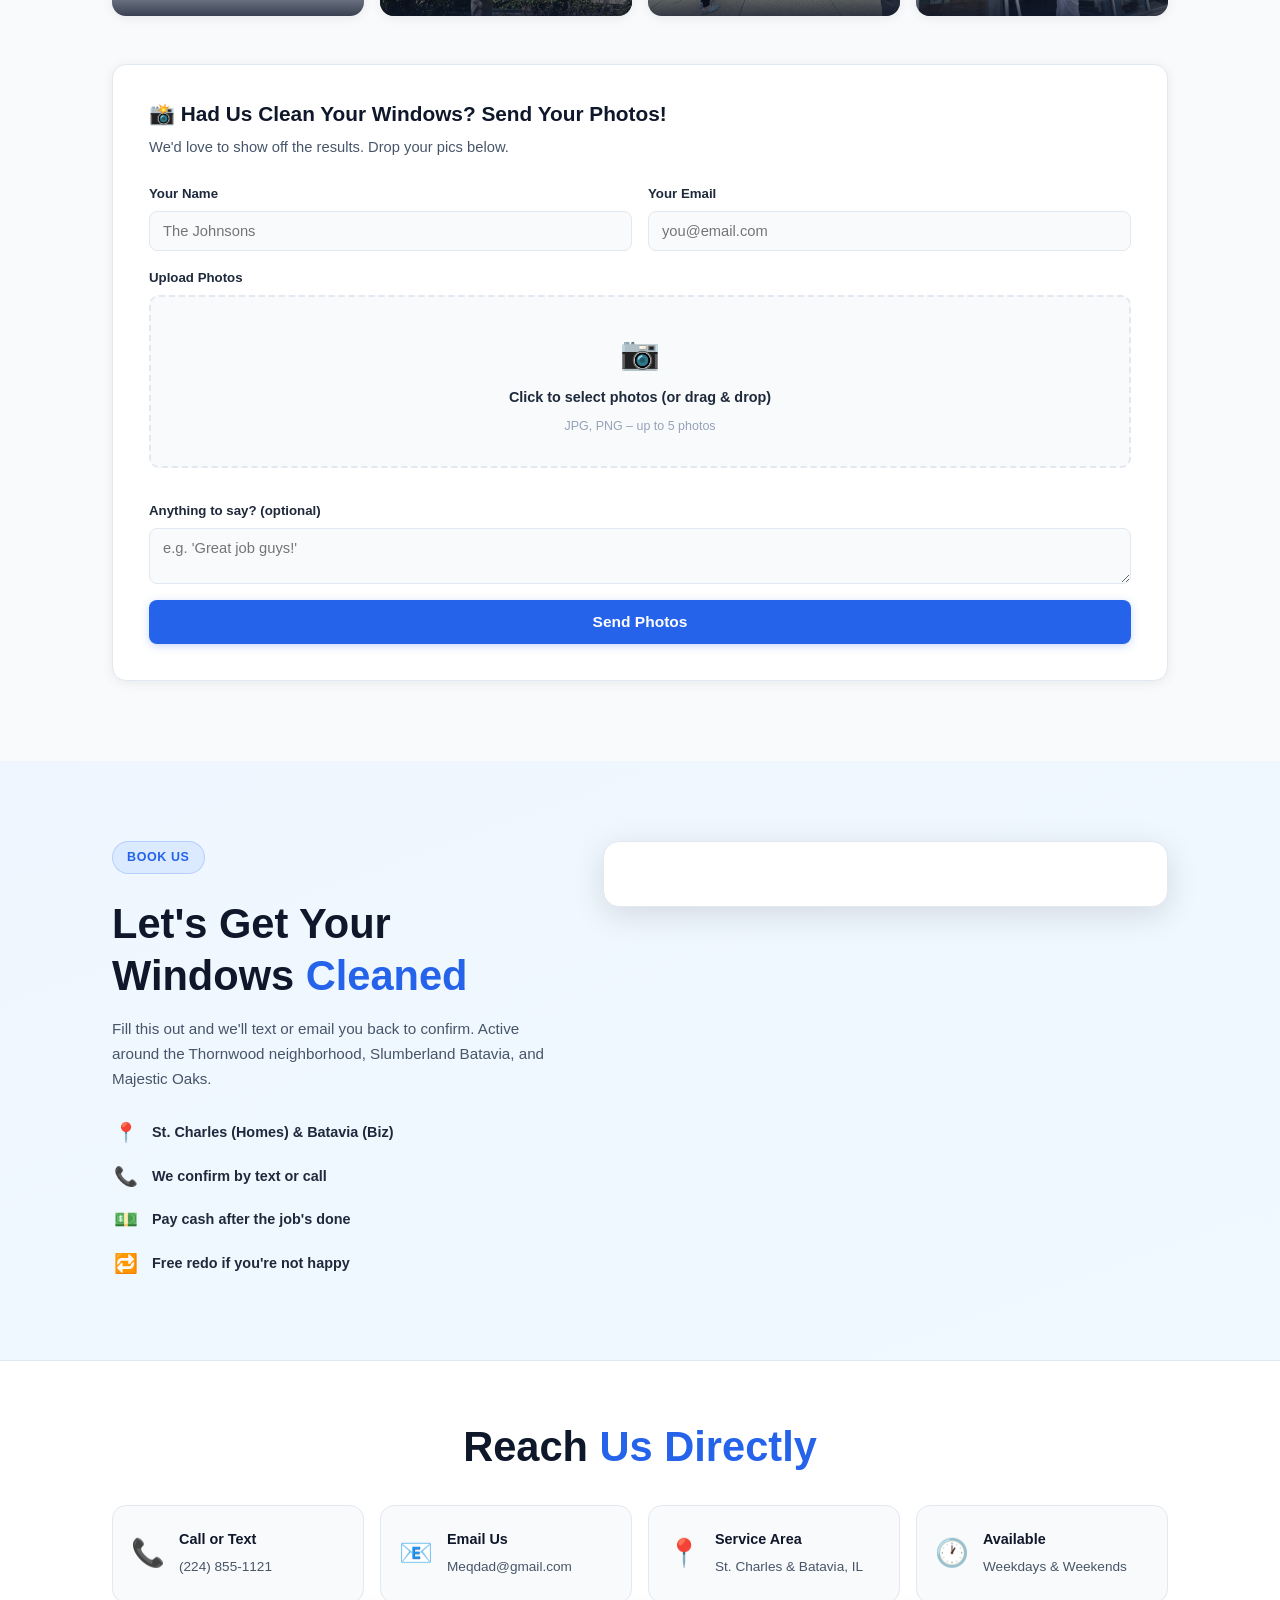
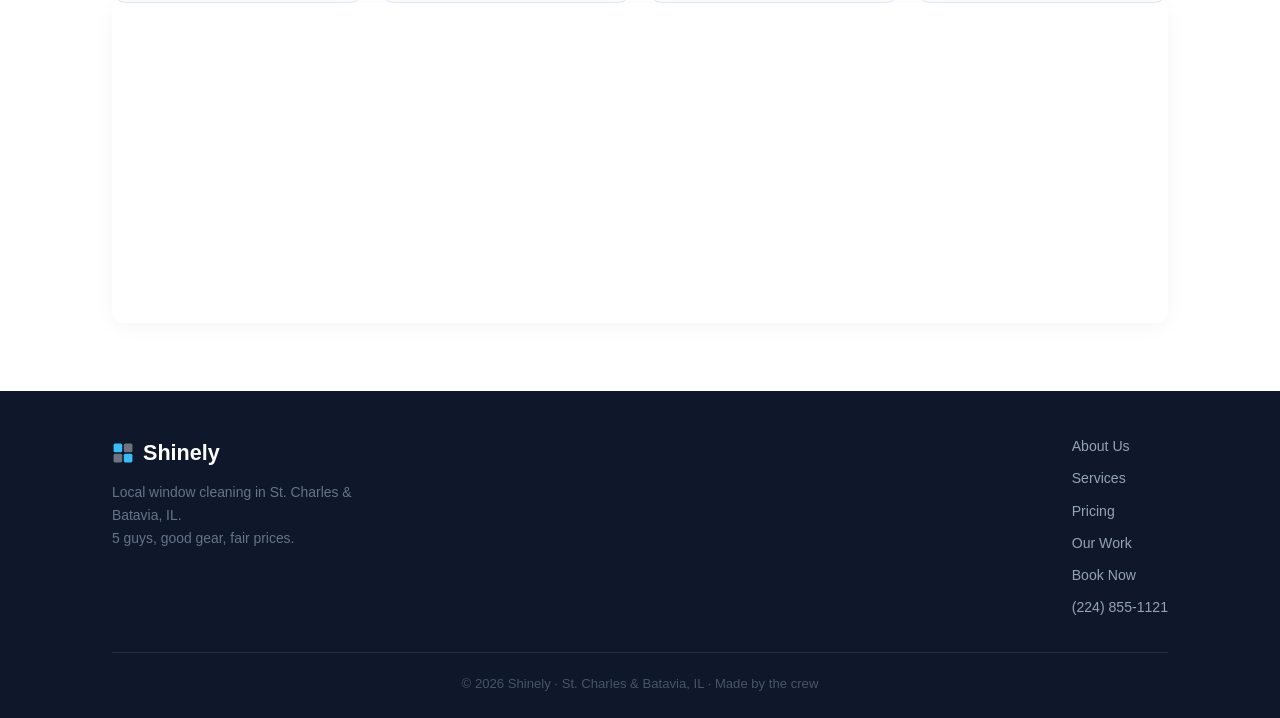
==== commit 918b0e2b: "Remove Shinely AI chat widget and configure new administrators" ====
--- a/index.html
+++ b/index.html
@@ -410,34 +410,6 @@
   <button class="btn-blue sm" onclick="acceptCookies()">Got it</button>
 </div>
 
-<!-- AI CHAT WIDGET -->
-<div id="aiChatWidget" class="ai-chat-widget">
-  <button id="chatToggleBtn" class="chat-toggle-btn" onclick="toggleChatWindow()">
-    <span class="chat-icon">💬</span>
-    <span class="chat-text">Ask Shinely AI</span>
-  </button>
-  <div id="chatWindow" class="chat-window hidden">
-    <div class="chat-header">
-      <div class="chat-header-info">
-        <span class="chat-avatar">🤖</span>
-        <div>
-          <h4>Shinely Assistant</h4>
-          <span class="chat-status">Online</span>
-        </div>
-      </div>
-      <button class="chat-close-btn" onclick="toggleChatWindow()">✕</button>
-    </div>
-    <div id="chatMessages" class="chat-messages">
-      <div class="chat-msg bot">
-        <p>Hi! Ask me anything about our window cleaning services, pricing, or locations. How can I help you today?</p>
-      </div>
-    </div>
-    <div class="chat-input-area">
-      <input type="text" id="chatInput" placeholder="Ask about prices, tracks, sills..." onkeydown="handleChatKey(event)"/>
-      <button id="chatSendBtn" onclick="sendChatMessage()">Send</button>
-    </div>
-  </div>
-</div>
 
 <!-- FIREBASE SDK (compat for simplicity) -->
 <script src="https://www.gstatic.com/firebasejs/10.12.0/firebase-app-compat.js"></script>
--- a/style.css
+++ b/style.css
@@ -0,0 +1,668 @@
+*, *::before, *::after { box-sizing: border-box; margin: 0; padding: 0; }
+
+:root {
+  --blue: #2563eb;
+  --blue-light: #dbeafe;
+  --blue-mid: #3b82f6;
+  --sky: #38bdf8;
+  --bg: #f9fafb;
+  --white: #ffffff;
+  --navy: #0f172a;
+  --dark: #1e293b;
+  --mid: #475569;
+  --muted: #94a3b8;
+  --border: #e2e8f0;
+  --card-bg: #ffffff;
+  --radius: 14px;
+  --shadow: 0 2px 12px rgba(0,0,0,0.07);
+  --shadow-lg: 0 8px 32px rgba(0,0,0,0.12);
+}
+
+html { scroll-behavior: smooth; }
+body { font-family: 'DM Sans', sans-serif; background: var(--bg); color: var(--dark); line-height: 1.65; overflow-x: hidden; }
+h1,h2,h3,h4,h5 { font-family: 'Nunito', sans-serif; line-height: 1.25; }
+img { max-width: 100%; display: block; }
+.container { max-width: 1100px; margin: 0 auto; padding: 0 22px; }
+.blue-text { color: var(--blue); }
+
+/* PAGE LOADER */
+.page-loader {
+  position: fixed; inset: 0; z-index: 9999;
+  background: #fff;
+  display: flex; align-items: center; justify-content: center;
+  transition: opacity 0.4s ease;
+}
+.page-loader.fade-out { opacity: 0; pointer-events: none; }
+.loader-spinner {
+  width: 40px; height: 40px;
+  border: 4px solid var(--border);
+  border-top: 4px solid var(--blue);
+  border-radius: 50%;
+  animation: spin 0.8s linear infinite;
+}
+@keyframes spin { to { transform: rotate(360deg); } }
+
+/* BUTTONS */
+.btn-blue {
+  display: inline-block; background: var(--blue); color: #fff;
+  padding: 13px 28px; border-radius: 8px; font-weight: 700;
+  font-size: 0.97rem; border: none; cursor: pointer; text-decoration: none;
+  transition: background 0.18s, transform 0.15s, box-shadow 0.18s;
+  font-family: 'Nunito', sans-serif;
+  box-shadow: 0 2px 8px rgba(37,99,235,0.25);
+}
+.btn-blue:hover { background: #1d4ed8; transform: translateY(-1px); box-shadow: 0 6px 18px rgba(37,99,235,0.3); }
+.btn-blue:focus-visible { outline: 3px solid var(--sky); outline-offset: 2px; }
+.btn-blue.sm { padding: 10px 20px; font-size: 0.88rem; }
+.btn-blue.full { width: 100%; text-align: center; padding: 15px; font-size: 1rem; }
+.btn-outline {
+  display: inline-block; background: transparent; color: var(--blue);
+  padding: 13px 28px; border-radius: 8px; font-weight: 700;
+  font-size: 0.97rem; border: 2px solid var(--blue); text-decoration: none;
+  transition: all 0.18s; font-family: 'Nunito', sans-serif;
+}
+.btn-outline:hover { background: var(--blue-light); }
+.btn-outline:focus-visible { outline: 3px solid var(--sky); outline-offset: 2px; }
+
+/* GOOGLE SIGN-IN BUTTON */
+.btn-google-large {
+  display: inline-flex; align-items: center; gap: 10px;
+  background: #fff; color: var(--dark);
+  border: 2px solid var(--border); border-radius: 8px;
+  padding: 13px 28px; font-size: 0.97rem; font-weight: 700;
+  font-family: 'Nunito', sans-serif; cursor: pointer;
+  transition: all 0.18s; box-shadow: var(--shadow);
+}
+.btn-google-large:hover {
+  border-color: var(--blue); background: var(--blue-light);
+  box-shadow: 0 4px 16px rgba(37,99,235,0.15);
+  transform: translateY(-1px);
+}
+.google-signin-nav {
+  display: inline-flex !important; align-items: center;
+  background: #fff !important; color: var(--dark) !important;
+  border: 1.5px solid var(--border) !important;
+  padding: 8px 16px !important; border-radius: 7px !important;
+  box-shadow: var(--shadow) !important; font-size: 0.87rem !important;
+  transition: all 0.18s !important;
+}
+.google-signin-nav:hover {
+  border-color: var(--blue) !important; background: var(--blue-light) !important;
+}
+.google-signin-mob {
+  display: flex !important; align-items: center; justify-content: center;
+  background: #fff !important; color: var(--dark) !important;
+  border: 1.5px solid var(--border) !important; font-size: 0.92rem !important;
+}
+.google-signin-mob:hover { border-color: var(--blue) !important; }
+
+/* USER AVATAR */
+.user-avatar {
+  width: 26px; height: 26px; border-radius: 50%;
+  object-fit: cover; border: 2px solid var(--border);
+  margin-right: 6px; vertical-align: middle;
+}
+.user-avatar-placeholder {
+  display: inline-flex; align-items: center; justify-content: center;
+  width: 26px; height: 26px; border-radius: 50%;
+  background: var(--blue); color: #fff; font-size: 0.72rem;
+  font-weight: 800; margin-right: 6px; vertical-align: middle;
+}
+
+/* NAV */
+#navbar {
+  position: fixed; top: 0; left: 0; right: 0; z-index: 100;
+  background: rgba(255,255,255,0.96); backdrop-filter: blur(12px);
+  border-bottom: 1px solid var(--border);
+}
+.nav-inner {
+  max-width: 1100px; margin: 0 auto; padding: 0 22px;
+  height: 62px; display: flex; align-items: center; justify-content: space-between;
+}
+.logo {
+  display: flex; align-items: center; gap: 9px;
+  font-family: 'Nunito', sans-serif; font-size: 1.35rem; font-weight: 900;
+  color: var(--navy); text-decoration: none;
+}
+.nav-links { display: flex; align-items: center; gap: 28px; list-style: none; }
+.nav-links a { color: var(--mid); text-decoration: none; font-size: 0.93rem; font-weight: 600; transition: color 0.15s; }
+.nav-links a:hover, .nav-links a.nav-active { color: var(--blue); }
+.nav-book {
+  background: var(--blue) !important; color: #fff !important;
+  padding: 9px 20px; border-radius: 7px;
+  box-shadow: 0 2px 8px rgba(37,99,235,0.25);
+}
+.nav-book:hover { background: #1d4ed8 !important; }
+.hamburger { display: none; flex-direction: column; gap: 5px; background: none; border: none; cursor: pointer; padding: 4px; }
+.hamburger span { display: block; width: 22px; height: 2px; background: var(--dark); border-radius: 2px; transition: 0.3s; }
+.mobile-menu { display: none; flex-direction: column; padding: 14px 22px 18px; gap: 10px; border-top: 1px solid var(--border); background: #fff; }
+.mobile-menu a { color: var(--mid); text-decoration: none; font-weight: 600; font-size: 0.98rem; padding: 6px 0; }
+.mobile-menu.open { display: flex; }
+.mob-book { background: var(--blue) !important; color: #fff !important; padding: 12px 20px !important; border-radius: 7px; text-align: center; }
+
+/* HERO */
+.hero { padding: 100px 22px 70px; background: linear-gradient(160deg, #eff6ff 0%, #f0f9ff 50%, #f9fafb 100%); }
+.hero-inner { max-width: 1100px; margin: 0 auto; display: flex; align-items: center; gap: 60px; }
+.hero-text { flex: 1; }
+.hero-pill {
+  display: inline-flex; align-items: center; gap: 6px;
+  background: var(--blue-light); color: var(--blue);
+  padding: 6px 14px; border-radius: 20px;
+  font-size: 0.83rem; font-weight: 700; margin-bottom: 22px;
+  border: 1px solid rgba(37,99,235,0.2);
+}
+.hero h1 { font-size: clamp(2.2rem, 5vw, 3.6rem); font-weight: 900; color: var(--navy); margin-bottom: 18px; }
+.hero-desc { font-size: 1.05rem; color: var(--mid); max-width: 500px; margin-bottom: 30px; }
+.hero-btns { display: flex; gap: 14px; flex-wrap: wrap; margin-bottom: 28px; }
+.hero-tags { display: flex; flex-wrap: wrap; gap: 10px; }
+.hero-tags span {
+  background: #fff; border: 1px solid var(--border);
+  padding: 6px 14px; border-radius: 6px; font-size: 0.82rem;
+  font-weight: 600; color: var(--mid); box-shadow: var(--shadow);
+}
+.hero-img-box { flex: 1; position: relative; max-width: 460px; }
+.hero-img-box img { width: 100%; border-radius: 18px; box-shadow: var(--shadow-lg); object-fit: cover; height: 400px; }
+.hero-badge-float {
+  position: absolute; bottom: 20px; left: -20px;
+  background: #fff; border-radius: 12px; padding: 12px 18px;
+  display: flex; align-items: center; gap: 12px;
+  box-shadow: var(--shadow-lg); border: 1px solid var(--border);
+  animation: bob 3s ease-in-out infinite;
+}
+@keyframes bob { 0%,100%{transform:translateY(0)} 50%{transform:translateY(-7px)} }
+.badge-emoji { font-size: 1.8rem; }
+.hero-badge-float strong { display: block; font-family: 'Nunito', sans-serif; font-size: 0.95rem; color: var(--navy); }
+.hero-badge-float span { font-size: 0.8rem; color: var(--muted); }
+
+/* SECTION LABELS */
+.section-label {
+  display: inline-block; background: var(--blue-light); color: var(--blue);
+  padding: 5px 14px; border-radius: 20px; font-size: 0.78rem;
+  font-weight: 700; text-transform: uppercase; letter-spacing: 0.05em;
+  margin-bottom: 12px; border: 1px solid rgba(37,99,235,0.2);
+}
+.section-desc { color: var(--mid); max-width: 560px; font-size: 1rem; margin: 12px 0 36px; }
+section h2 { font-size: clamp(1.8rem, 3.5vw, 2.6rem); font-weight: 900; color: var(--navy); }
+
+/* ABOUT */
+.about { padding: 80px 0; background: #fff; }
+.about-grid { display: grid; grid-template-columns: repeat(auto-fit, minmax(220px, 1fr)); gap: 20px; margin-top: 36px; }
+.about-card {
+  background: var(--bg); border: 1px solid var(--border);
+  border-radius: var(--radius); padding: 26px 22px;
+  transition: transform 0.2s, box-shadow 0.2s;
+}
+.about-card:hover { transform: translateY(-3px); box-shadow: var(--shadow-lg); }
+.about-icon { font-size: 2rem; margin-bottom: 12px; }
+.about-card h3 { font-size: 1.05rem; color: var(--navy); margin-bottom: 7px; font-family: 'Nunito', sans-serif; font-weight: 800; }
+.about-card p { font-size: 0.88rem; color: var(--mid); }
+
+/* SERVICES */
+.services { padding: 80px 0; }
+.services-grid { display: grid; grid-template-columns: 1fr 1fr; gap: 24px; margin-top: 36px; }
+.svc-card { background: #fff; border: 1px solid var(--border); border-radius: var(--radius); overflow: hidden; box-shadow: var(--shadow); transition: transform 0.2s, box-shadow 0.2s; }
+.svc-card:hover { transform: translateY(-3px); box-shadow: var(--shadow-lg); }
+.svc-img-wrap { height: 220px; overflow: hidden; }
+.svc-img-wrap img { width: 100%; height: 100%; object-fit: cover; transition: transform 0.4s; }
+.svc-card:hover .svc-img-wrap img { transform: scale(1.04); }
+.svc-body { padding: 24px; }
+.svc-body h3 { font-size: 1.2rem; color: var(--navy); margin-bottom: 10px; font-family: 'Nunito', sans-serif; font-weight: 800; }
+.svc-body p { font-size: 0.9rem; color: var(--mid); margin-bottom: 14px; }
+.svc-body ul { list-style: none; margin-bottom: 20px; }
+.svc-body ul li { font-size: 0.87rem; color: var(--dark); padding: 4px 0; border-bottom: 1px solid var(--border); }
+.svc-body ul li::before { content: '✓ '; color: var(--blue); font-weight: 700; }
+.svc-body ul li:last-child { border-bottom: none; }
+
+/* PRICING */
+.pricing { padding: 80px 0; background: #fff; }
+.pricing-grid { display: grid; grid-template-columns: repeat(auto-fit, minmax(220px, 1fr)); gap: 20px; margin-top: 8px; }
+.price-card {
+  background: var(--bg); border: 1.5px solid var(--border);
+  border-radius: var(--radius); padding: 28px 22px; position: relative;
+  transition: transform 0.2s, box-shadow 0.2s;
+}
+.price-card:hover { transform: translateY(-3px); box-shadow: var(--shadow-lg); }
+.price-card.featured { border-color: var(--blue); background: #eff6ff; }
+.feat-tag {
+  position: absolute; top: -12px; left: 50%; transform: translateX(-50%);
+  background: var(--blue); color: #fff; font-size: 0.72rem; font-weight: 800;
+  padding: 4px 14px; border-radius: 20px; white-space: nowrap;
+  font-family: 'Nunito', sans-serif;
+}
+.price-card h3 { font-size: 1.1rem; color: var(--navy); font-family: 'Nunito', sans-serif; font-weight: 800; margin-bottom: 4px; }
+.price-sub { font-size: 0.8rem; color: var(--muted); margin-bottom: 14px; }
+.price-num { font-family: 'Nunito', sans-serif; font-size: 2.6rem; font-weight: 900; color: var(--blue); margin-bottom: 16px; }
+.price-card ul { list-style: none; margin-bottom: 22px; }
+.price-card ul li { font-size: 0.87rem; color: var(--dark); padding: 5px 0; border-bottom: 1px solid var(--border); }
+.price-card ul li.dim { color: var(--muted); }
+.price-card ul li:last-child { border-bottom: none; }
+
+/* PAYMENT BOX */
+.payment-box {
+  background: var(--navy); color: #fff; border-radius: var(--radius);
+  padding: 36px; margin-top: 40px;
+}
+.payment-box h3 { font-family: 'Nunito', sans-serif; font-size: 1.4rem; margin-bottom: 22px; }
+.pay-methods { display: flex; gap: 20px; flex-wrap: wrap; margin-bottom: 18px; }
+.pay-method {
+  flex: 1; min-width: 180px; background: rgba(255,255,255,0.08);
+  border-radius: 10px; padding: 18px; display: flex; align-items: center; gap: 14px;
+  border: 1px solid rgba(255,255,255,0.1);
+}
+.pay-icon { font-size: 1.8rem; }
+.pay-method strong { display: block; font-family: 'Nunito', sans-serif; font-size: 0.95rem; margin-bottom: 3px; }
+.pay-method span { font-size: 0.82rem; color: #94a3b8; }
+.pay-note { font-size: 0.85rem; color: var(--sky); font-weight: 600; margin-top: 6px; }
+
+/* OUR WORK GALLERY */
+.our-work { padding: 80px 0; }
+.gallery-grid {
+  display: grid;
+  grid-template-columns: repeat(auto-fill, minmax(240px, 1fr));
+  gap: 16px; margin-bottom: 48px;
+}
+.gallery-item { border-radius: var(--radius); overflow: hidden; position: relative; box-shadow: var(--shadow); background: var(--border); cursor: pointer; }
+.gallery-item img { width: 100%; height: 220px; object-fit: cover; transition: transform 0.4s; display: block; }
+.gallery-item:hover img { transform: scale(1.05); }
+.gallery-caption {
+  position: absolute; bottom: 0; left: 0; right: 0;
+  background: linear-gradient(transparent, rgba(15,23,42,0.8));
+  color: #fff; padding: 24px 14px 12px; font-size: 0.82rem; font-weight: 600;
+}
+
+/* SUBMIT PHOTOS */
+.submit-photos-box { background: #fff; border: 1.5px solid var(--border); border-radius: var(--radius); padding: 36px; box-shadow: var(--shadow); }
+.submit-photos-box h3 { font-family: 'Nunito', sans-serif; font-size: 1.3rem; color: var(--navy); margin-bottom: 8px; }
+.submit-photos-box > p { color: var(--mid); font-size: 0.92rem; margin-bottom: 24px; }
+.photo-form { display: flex; flex-direction: column; gap: 16px; }
+.pf-row { display: grid; grid-template-columns: 1fr 1fr; gap: 16px; }
+.pf-group { display: flex; flex-direction: column; gap: 6px; }
+.pf-group label { font-size: 0.83rem; font-weight: 700; color: var(--dark); }
+.pf-group input, .pf-group textarea {
+  border: 1.5px solid var(--border); border-radius: 8px;
+  padding: 11px 13px; font-size: 0.92rem; font-family: 'DM Sans', sans-serif;
+  color: var(--dark); background: var(--bg); transition: border-color 0.18s;
+  outline: none; width: 100%;
+}
+.pf-group input:focus, .pf-group textarea:focus { border-color: var(--blue); background: #fff; }
+
+/* FILE UPLOAD */
+.file-drop {
+  border: 2px dashed var(--border); border-radius: 10px;
+  padding: 30px; text-align: center; cursor: pointer;
+  background: var(--bg); transition: border-color 0.18s, background 0.18s;
+}
+.file-drop:hover { border-color: var(--blue); background: var(--blue-light); }
+.file-drop-inner { display: flex; flex-direction: column; gap: 6px; align-items: center; pointer-events: none; }
+.file-icon { font-size: 2rem; }
+.file-drop-inner > span:nth-child(2) { font-size: 0.9rem; font-weight: 600; color: var(--dark); }
+.file-hint { font-size: 0.78rem; color: var(--muted); }
+.file-preview { display: flex; flex-wrap: wrap; gap: 10px; margin-top: 10px; }
+.file-preview img { width: 80px; height: 80px; object-fit: cover; border-radius: 8px; border: 2px solid var(--border); }
+
+/* BOOKING */
+.booking { padding: 80px 0; background: linear-gradient(160deg, #eff6ff, #f0f9ff); }
+.booking-split { display: grid; grid-template-columns: 1fr 1.3fr; gap: 56px; align-items: start; }
+.booking-left h2 { margin: 12px 0 14px; }
+.booking-left > p { color: var(--mid); font-size: 0.95rem; margin-bottom: 26px; }
+.booking-notes { display: flex; flex-direction: column; gap: 12px; }
+.bnote { display: flex; align-items: center; gap: 12px; font-size: 0.9rem; font-weight: 600; color: var(--dark); }
+.bnote > span:first-child { font-size: 1.2rem; width: 28px; text-align: center; }
+
+.booking-form-box { background: #fff; border: 1.5px solid var(--border); border-radius: 16px; padding: 32px; box-shadow: var(--shadow-lg); }
+.booking-form { display: flex; flex-direction: column; gap: 14px; }
+.bf-row { display: grid; grid-template-columns: 1fr 1fr; gap: 14px; }
+.bf-group { display: flex; flex-direction: column; gap: 6px; }
+.bf-group label { font-size: 0.82rem; font-weight: 700; color: var(--dark); }
+.bf-group input, .bf-group select, .bf-group textarea {
+  border: 1.5px solid var(--border); border-radius: 8px;
+  padding: 11px 13px; font-size: 0.92rem; font-family: 'DM Sans', sans-serif;
+  color: var(--dark); background: var(--bg); transition: border-color 0.18s;
+  outline: none; width: 100%;
+}
+.bf-group input:focus, .bf-group select:focus, .bf-group textarea:focus { border-color: var(--blue); background: #fff; }
+.bf-note { text-align: center; font-size: 0.78rem; color: var(--muted); margin-top: 6px; }
+
+/* SUCCESS BOX */
+.success-box {
+  text-align: center; padding: 40px 20px;
+  display: flex; flex-direction: column; align-items: center; gap: 10px;
+}
+.success-box h4 { font-family: 'Nunito', sans-serif; font-size: 1.5rem; color: var(--navy); }
+.success-box p { color: var(--mid); font-size: 0.93rem; max-width: 340px; }
+.hidden { display: none !important; }
+
+/* CONTACT */
+.contact { padding: 60px 0; background: #fff; border-top: 1px solid var(--border); }
+.contact h2 { text-align: center; margin-bottom: 32px; }
+.contact-row { display: grid; grid-template-columns: repeat(auto-fit, minmax(200px, 1fr)); gap: 16px; }
+.contact-card {
+  display: flex; align-items: center; gap: 14px;
+  background: var(--bg); border: 1.5px solid var(--border);
+  border-radius: var(--radius); padding: 22px 18px;
+  text-decoration: none; transition: transform 0.2s, border-color 0.2s;
+}
+.contact-card:hover { transform: translateY(-2px); border-color: var(--blue); }
+.cc-icon { font-size: 1.7rem; }
+.contact-card strong { display: block; font-family: 'Nunito', sans-serif; font-size: 0.9rem; color: var(--navy); margin-bottom: 2px; }
+.contact-card span { font-size: 0.85rem; color: var(--mid); }
+
+/* FOOTER */
+footer { background: var(--navy); color: #fff; padding: 44px 0 24px; }
+.footer-inner { display: flex; justify-content: space-between; align-items: flex-start; gap: 40px; flex-wrap: wrap; margin-bottom: 32px; }
+.foot-brand p { color: #64748b; font-size: 0.87rem; margin-top: 10px; max-width: 240px; }
+.foot-links { display: flex; flex-direction: column; gap: 9px; }
+.foot-links a { color: #94a3b8; text-decoration: none; font-size: 0.88rem; transition: color 0.15s; }
+.foot-links a:hover { color: var(--sky); }
+.foot-bottom { border-top: 1px solid rgba(255,255,255,0.1); padding-top: 20px; text-align: center; color: #475569; font-size: 0.82rem; }
+
+/* USER MENU */
+.user-menu { position: relative; }
+.user-btn {
+  background: var(--blue-light); color: var(--blue); border: 1px solid rgba(37,99,235,0.2);
+  padding: 7px 14px; border-radius: 8px; font-weight: 700; font-size: 0.88rem;
+  cursor: pointer; font-family: 'Nunito', sans-serif; transition: all 0.15s;
+  display: inline-flex; align-items: center;
+}
+.user-btn:hover { background: #dbeafe; }
+.user-dropdown {
+  position: absolute; right: 0; top: calc(100% + 8px);
+  background: #fff; border: 1.5px solid var(--border); border-radius: 10px;
+  min-width: 190px; box-shadow: 0 8px 24px rgba(0,0,0,0.12);
+  overflow: hidden; z-index: 50;
+}
+.dd-item {
+  display: block; padding: 11px 16px; color: var(--dark); text-decoration: none;
+  font-size: 0.88rem; font-weight: 600; transition: background 0.12s;
+}
+.dd-item:hover { background: var(--bg); }
+.admin-item { color: #7c3aed; border-bottom: 1px solid var(--border); }
+.signout-item { color: #ef4444; border-top: 1px solid var(--border); }
+
+/* SIGN-IN WALL */
+.signin-wall {
+  text-align: center; padding: 48px 32px;
+  background: #fff; border-radius: 16px; border: 1.5px solid var(--border);
+  box-shadow: var(--shadow-lg);
+}
+.sw-icon { font-size: 2.5rem; margin-bottom: 14px; }
+.signin-wall h3 { font-family: 'Nunito', sans-serif; font-size: 1.4rem; color: var(--navy); margin-bottom: 8px; }
+.signin-wall p { color: var(--mid); font-size: 0.93rem; margin-bottom: 22px; max-width: 300px; margin-left: auto; margin-right: auto; }
+.sw-note { font-size: 0.78rem; color: var(--muted); margin-top: 12px; }
+
+/* TOAST */
+.toast {
+  position: fixed; bottom: 24px; left: 50%; transform: translateX(-50%) translateY(20px);
+  background: var(--navy); color: #fff; padding: 14px 22px; border-radius: 10px;
+  font-size: 0.9rem; font-weight: 600; z-index: 9000;
+  display: flex; align-items: center; gap: 12px;
+  box-shadow: 0 8px 24px rgba(0,0,0,0.2);
+  opacity: 0; transition: opacity 0.3s, transform 0.3s;
+  max-width: 90vw;
+}
+.toast.show { opacity: 1; transform: translateX(-50%) translateY(0); }
+.toast-success { background: #059669; }
+.toast-error { background: #dc2626; }
+.toast button { background: none; border: none; color: rgba(255,255,255,0.7); cursor: pointer; font-size: 1rem; padding: 0 0 0 8px; }
+
+/* SCROLL TO TOP */
+.scroll-top-btn {
+  position: fixed; bottom: 24px; right: 24px;
+  width: 44px; height: 44px; border-radius: 50%;
+  background: var(--blue); color: #fff; border: none;
+  font-size: 1.2rem; cursor: pointer; z-index: 100;
+  box-shadow: 0 4px 16px rgba(37,99,235,0.3);
+  opacity: 0; transform: translateY(10px);
+  transition: opacity 0.3s, transform 0.3s, background 0.15s;
+  pointer-events: none;
+}
+.scroll-top-btn.visible { opacity: 1; transform: translateY(0); pointer-events: auto; }
+.scroll-top-btn:hover { background: #1d4ed8; }
+
+/* COOKIE BANNER */
+.cookie-banner {
+  position: fixed; bottom: 0; left: 0; right: 0;
+  background: var(--navy); color: #fff; padding: 16px 24px;
+  display: flex; align-items: center; justify-content: center; gap: 18px;
+  z-index: 200; font-size: 0.88rem;
+  box-shadow: 0 -4px 20px rgba(0,0,0,0.15);
+}
+.cookie-banner.hidden { display: none; }
+.cookie-banner p { margin: 0; color: #cbd5e1; }
+
+/* RESPONSIVE */
+@media (max-width: 860px) {
+  .hero-inner { flex-direction: column; }
+  .hero-img-box { max-width: 100%; }
+  .services-grid { grid-template-columns: 1fr; }
+  .booking-split { grid-template-columns: 1fr; }
+  .pf-row { grid-template-columns: 1fr; }
+}
+@media (max-width: 640px) {
+  .nav-links { display: none; }
+  .hamburger { display: flex; }
+  .bf-row { grid-template-columns: 1fr; }
+  .pay-methods { flex-direction: column; }
+  .footer-inner { flex-direction: column; }
+  .hero-img-box { display: none; }
+}
+
+/* FOCUS VISIBLE (ACCESSIBILITY) */
+a:focus-visible, button:focus-visible, input:focus-visible, select:focus-visible, textarea:focus-visible {
+  outline: 3px solid var(--sky); outline-offset: 2px;
+}
+
+/* PRINT */
+@media print {
+  nav, footer, .cookie-banner, .scroll-top-btn, .page-loader { display: none !important; }
+  body { background: #fff; }
+  .hero { padding-top: 20px; }
+}
+
+
+/* --- PRICE ESTIMATOR --- */
+.estimator-box {
+  background: var(--white);
+  border-radius: 16px;
+  padding: 2rem;
+  max-width: 800px;
+  margin: 0 auto 3rem auto;
+  box-shadow: 0 10px 30px rgba(15, 23, 42, 0.05);
+  border: 1px solid rgba(15, 23, 42, 0.04);
+}
+.estimator-box h3 {
+  font-size: 1.5rem;
+  color: var(--navy);
+  margin-bottom: 0.5rem;
+  font-family: 'Nunito', sans-serif;
+  font-weight: 800;
+}
+.estimator-box p {
+  color: var(--muted);
+  margin-bottom: 1.5rem;
+  font-size: 0.95rem;
+}
+.estimator-form {
+  display: grid;
+  grid-template-columns: repeat(auto-fit, minmax(200px, 1fr));
+  gap: 1.25rem;
+  margin-bottom: 1.5rem;
+}
+.est-group {
+  display: flex;
+  flex-direction: column;
+  gap: 0.5rem;
+}
+.est-group label {
+  font-weight: 700;
+  font-size: 0.85rem;
+  color: var(--dark);
+  text-transform: uppercase;
+  letter-spacing: 0.05em;
+}
+.est-group select {
+  padding: 0.75rem 1rem;
+  border-radius: 8px;
+  border: 1.5px solid rgba(15, 23, 42, 0.08);
+  background-color: var(--bg);
+  color: var(--navy);
+  font-family: inherit;
+  font-size: 0.95rem;
+  outline: none;
+  transition: border-color 0.2s;
+}
+.est-group select:focus {
+  border-color: var(--blue);
+}
+.est-result {
+  display: flex;
+  align-items: center;
+  justify-content: space-between;
+  padding-top: 1.5rem;
+  border-top: 1.5px dashed rgba(15, 23, 42, 0.08);
+  flex-wrap: wrap;
+  gap: 1rem;
+}
+.est-price-container {
+  display: flex;
+  align-items: baseline;
+  gap: 0.5rem;
+}
+.est-price-label {
+  font-weight: 700;
+  color: var(--muted);
+  font-size: 0.95rem;
+}
+.est-price-val {
+  font-size: 2.25rem;
+  font-weight: 900;
+  color: var(--blue);
+  font-family: 'Nunito', sans-serif;
+}
+
+/* --- FAQ SECTION --- */
+.faq {
+  background: var(--bg);
+  padding: 5rem 0;
+}
+.faq-accordion {
+  max-width: 800px;
+  margin: 3rem auto 0 auto;
+  display: flex;
+  flex-direction: column;
+  gap: 1rem;
+}
+.faq-item {
+  background: var(--white);
+  border-radius: 12px;
+  border: 1px solid rgba(15, 23, 42, 0.04);
+  overflow: hidden;
+  box-shadow: 0 4px 12px rgba(15, 23, 42, 0.02);
+  transition: box-shadow 0.2s;
+}
+.faq-item:hover {
+  box-shadow: 0 6px 16px rgba(15, 23, 42, 0.04);
+}
+.faq-question {
+  width: 100%;
+  background: none;
+  border: none;
+  padding: 1.25rem 1.5rem;
+  text-align: left;
+  font-size: 1.05rem;
+  font-weight: 700;
+  color: var(--navy);
+  cursor: pointer;
+  display: flex;
+  justify-content: space-between;
+  align-items: center;
+  font-family: inherit;
+  outline: none;
+}
+.faq-question span {
+  font-size: 1.5rem;
+  font-weight: 300;
+  color: var(--blue);
+  transition: transform 0.2s;
+}
+.faq-item.active .faq-question span {
+  transform: rotate(45deg);
+}
+.faq-answer {
+  max-height: 0;
+  overflow: hidden;
+  transition: max-height 0.3s ease-out;
+  padding: 0 1.5rem;
+}
+.faq-item.active .faq-answer {
+  max-height: 200px;
+  padding-bottom: 1.5rem;
+}
+.faq-answer p {
+  color: var(--muted);
+  font-size: 0.95rem;
+  line-height: 1.6;
+}
+
+/* --- BEFORE & AFTER SLIDER --- */
+.slider-container {
+  position: relative;
+  width: 100%;
+  aspect-ratio: 4/3;
+  overflow: hidden;
+  border-radius: 12px;
+  box-shadow: 0 4px 12px rgba(0,0,0,0.05);
+}
+.slider-img {
+  position: absolute;
+  top: 0;
+  left: 0;
+  width: 100%;
+  height: 100%;
+  object-fit: cover;
+  pointer-events: none;
+}
+.slider-range {
+  position: absolute;
+  top: 0;
+  left: 0;
+  width: 100%;
+  height: 100%;
+  opacity: 0;
+  cursor: ew-resize;
+  z-index: 5;
+  margin: 0;
+}
+.slider-bar {
+  position: absolute;
+  top: 0;
+  width: 3px;
+  height: 100%;
+  background: var(--white);
+  transform: translateX(-50%);
+  pointer-events: none;
+  z-index: 3;
+  box-shadow: 0 0 8px rgba(0,0,0,0.3);
+}
+.slider-button {
+  position: absolute;
+  top: 50%;
+  width: 36px;
+  height: 36px;
+  background: var(--blue);
+  color: var(--white);
+  border-radius: 50%;
+  display: flex;
+  align-items: center;
+  justify-content: center;
+  transform: translate(-50%, -50%);
+  font-weight: bold;
+  pointer-events: none;
+  z-index: 4;
+  box-shadow: 0 2px 8px rgba(0,0,0,0.2);
+  border: 2px solid var(--white);
+  font-family: inherit;
+}
+
+
+
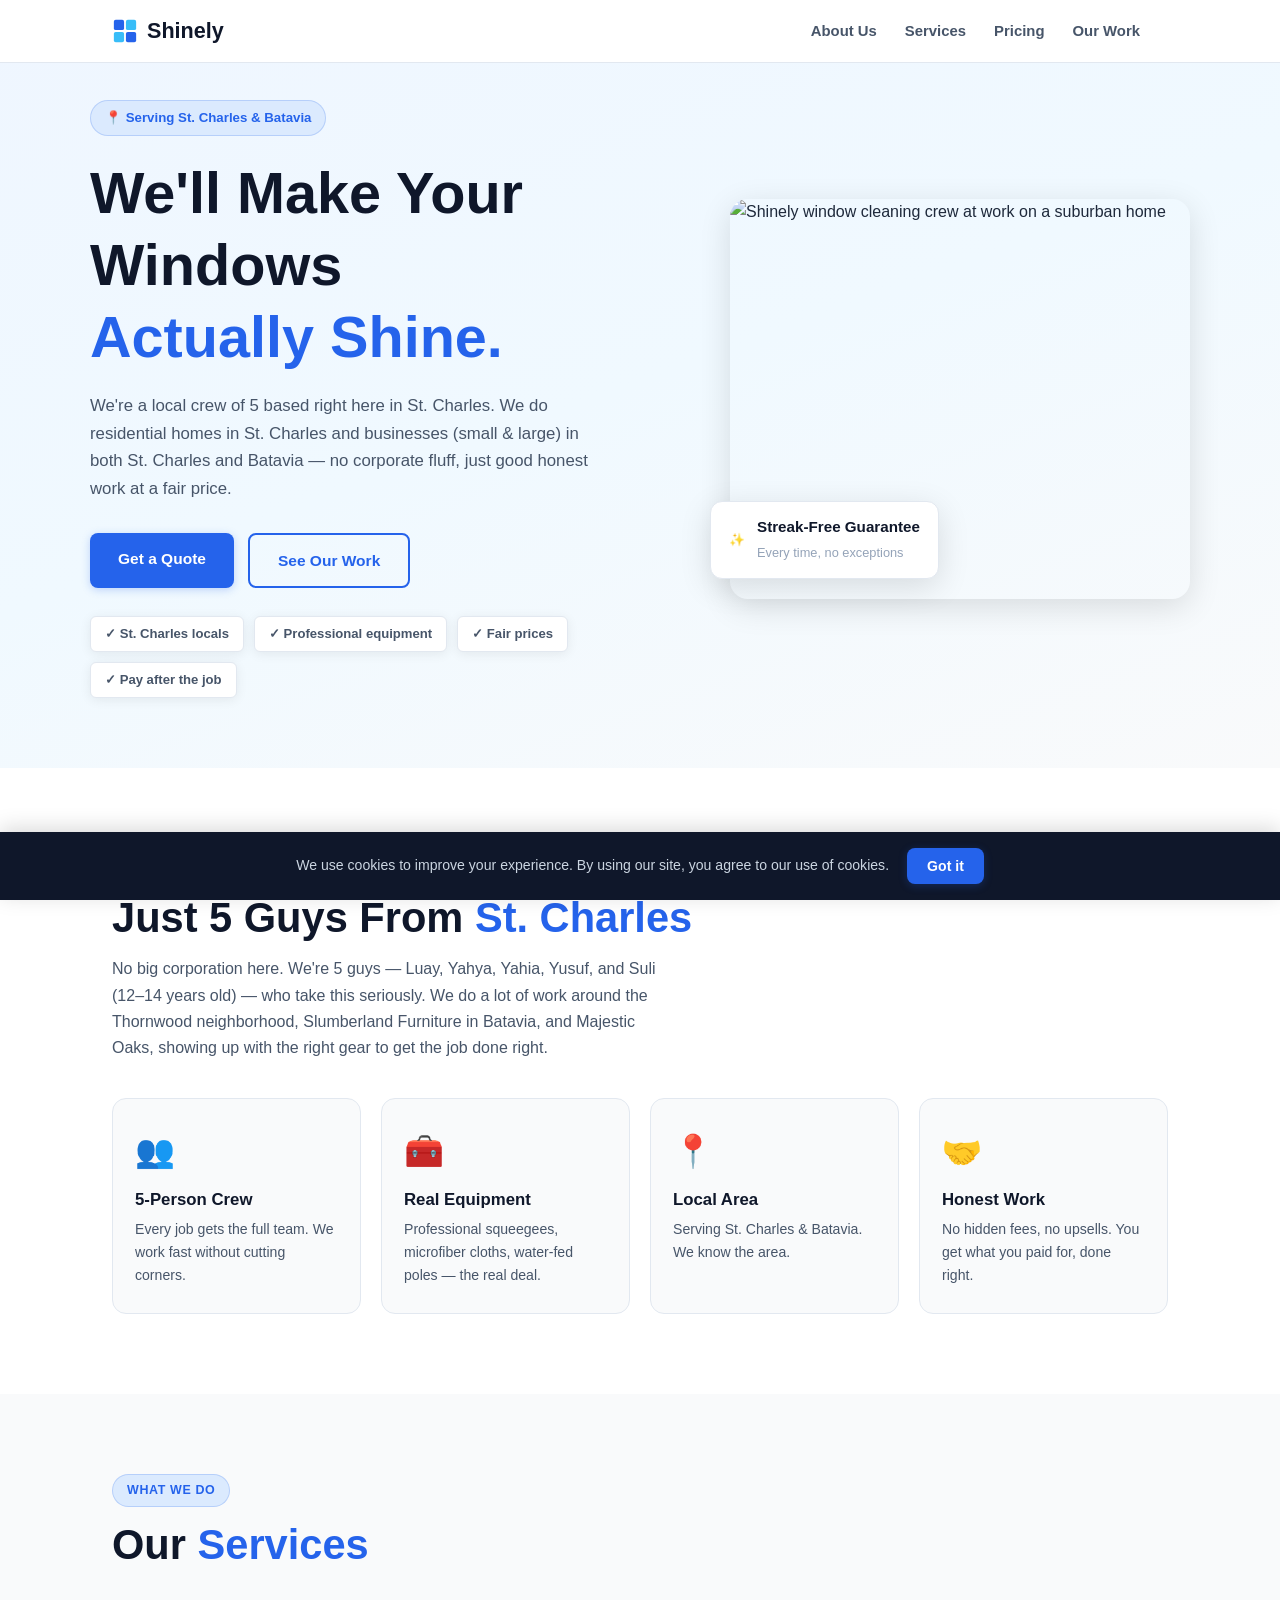
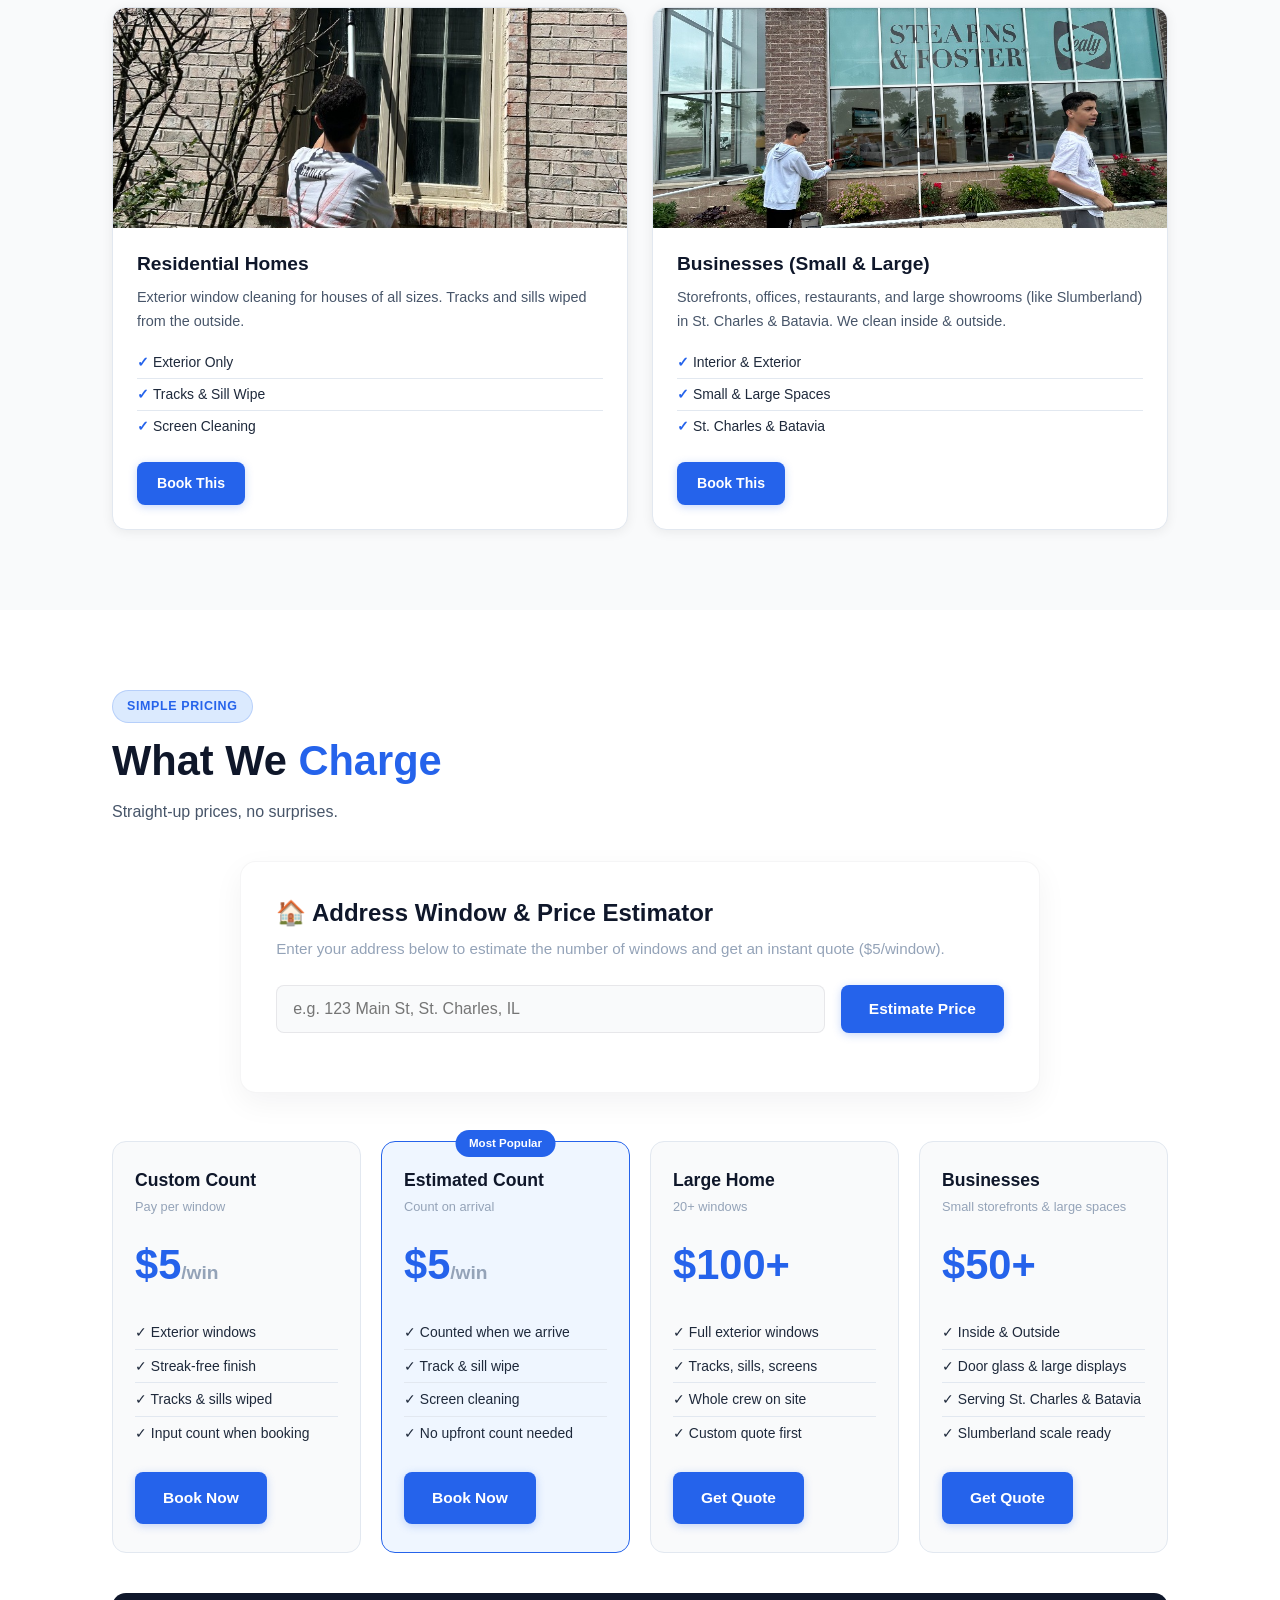
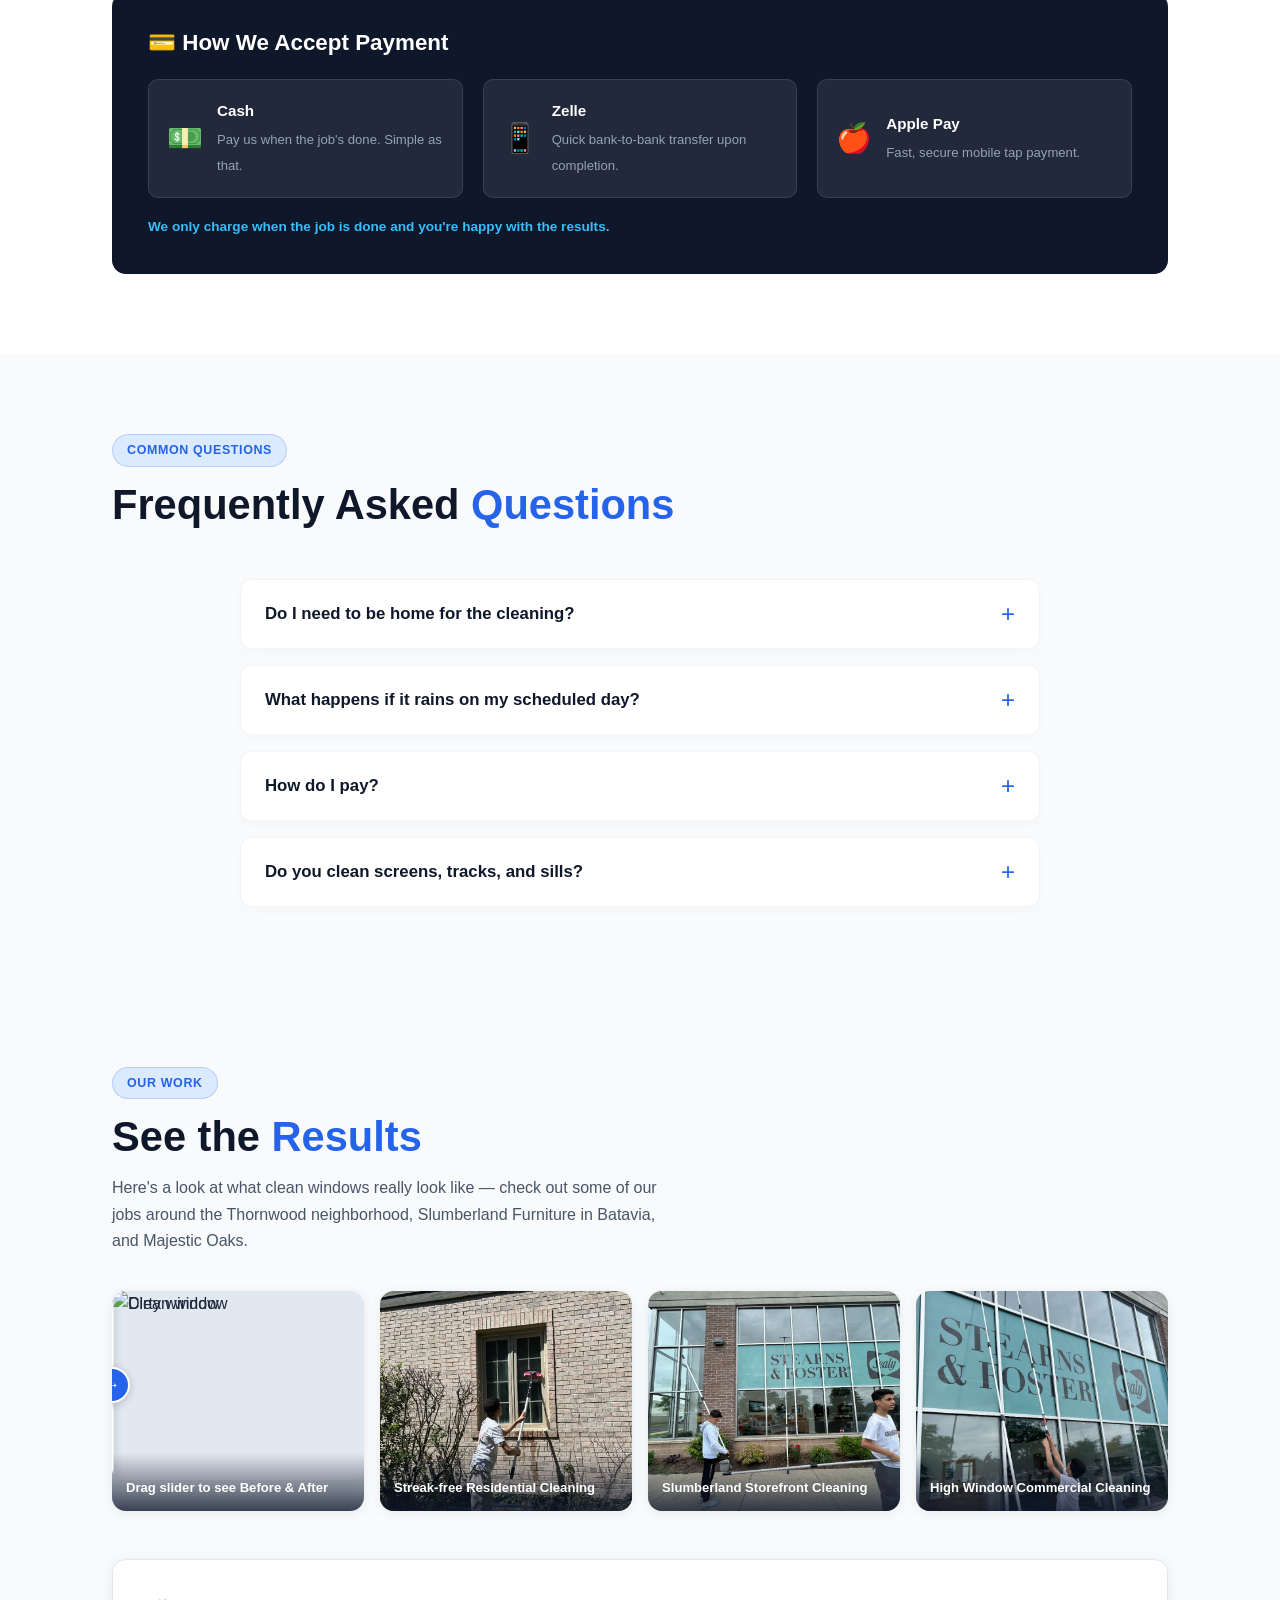
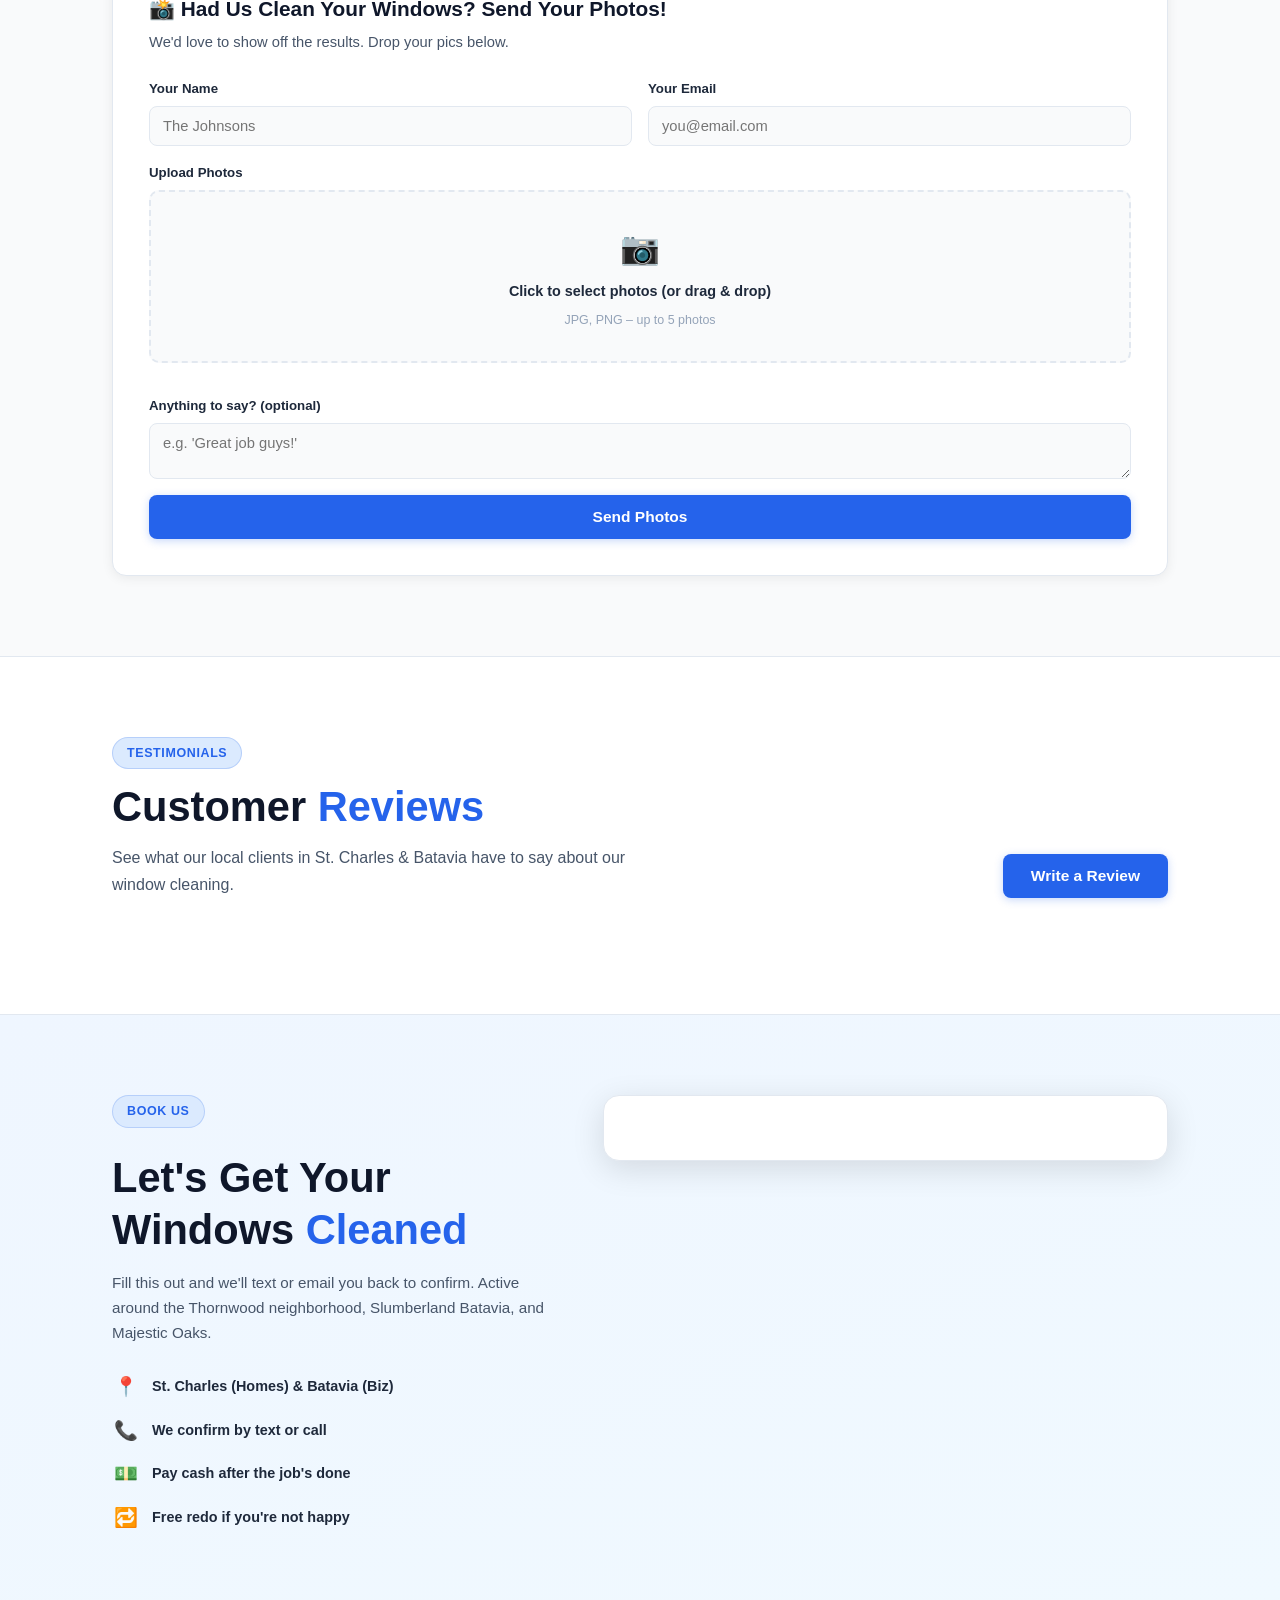
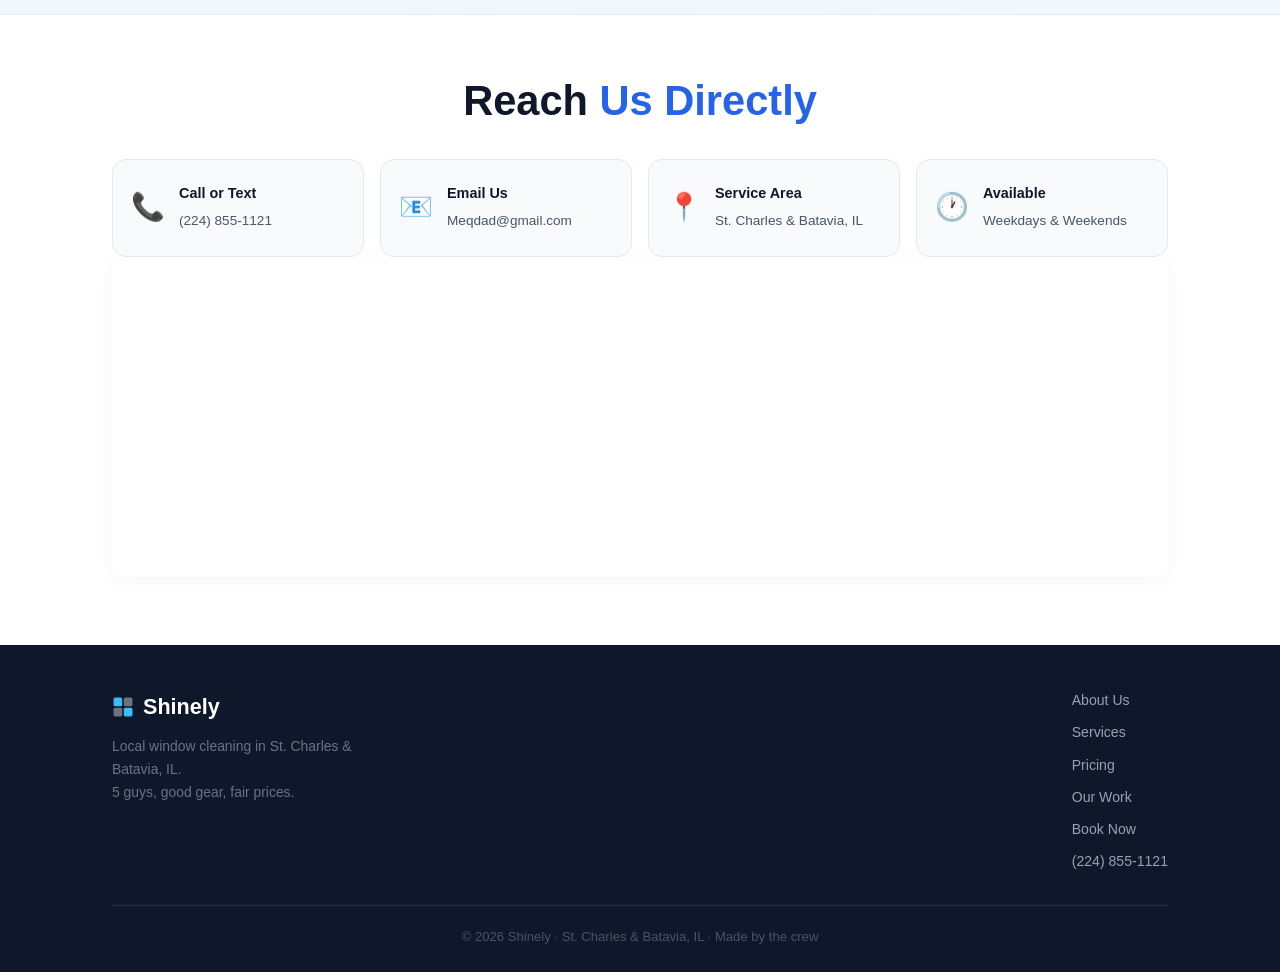
==== commit 1b26be67: "feat: window estimator, custom count booking, warning modal, photos, ratings tab, admin upgrades" ====
--- a/index.html
+++ b/index.html
@@ -170,60 +170,58 @@
 
     <!-- ESTIMATOR -->
     <div class="estimator-box">
-      <h3>🧮 Instant Price Estimator</h3>
-      <p>Select your property details to get an instant estimate of the work.</p>
-      <div class="estimator-form">
-        <div class="est-group">
-          <label>Property Type</label>
-          <select id="estProperty" onchange="calculateEstimate()">
-            <option value="residential">Residential Home</option>
-            <option value="business">Business / Commercial</option>
-          </select>
-        </div>
-        <div class="est-group" id="estHomeSizeGroup">
-          <label>Home Size</label>
-          <select id="estHomeSize" onchange="calculateEstimate()">
-            <option value="small">Small Home (up to 10 windows)</option>
-            <option value="medium">Medium Home (10-20 windows)</option>
-            <option value="large">Large Home (20+ windows)</option>
-          </select>
-        </div>
-        <div class="est-group hidden" id="estBizSizeGroup">
-          <label>Business Size</label>
-          <select id="estBizSize" onchange="calculateEstimate()">
-            <option value="small">Small Storefront / Office</option>
-            <option value="large">Large Showroom / Building</option>
-          </select>
-        </div>
-        <div class="est-group" id="estInteriorGroup">
-          <label>Interior Cleaning?</label>
-          <select id="estInterior" onchange="calculateEstimate()">
-            <option value="no">Exterior Only</option>
-            <option value="yes">Inside &amp; Outside</option>
-          </select>
-        </div>
-      </div>
-      <div class="est-result">
-        <div class="est-price-container">
-          <span class="est-price-label">Estimated Price:</span>
-          <span class="est-price-val" id="estPriceDisplay">$60</span>
-        </div>
-        <button class="btn-blue" onclick="bookEstimate()">Book This Estimate</button>
+      <h3>🏠 Address Window &amp; Price Estimator</h3>
+      <p>Enter your address below to estimate the number of windows and get an instant quote ($5/window).</p>
+      
+      <div class="estimator-form-address">
+        <div class="est-input-wrap">
+          <input type="text" id="estAddress" placeholder="e.g. 123 Main St, St. Charles, IL" class="est-input" required/>
+        </div>
+        <button class="btn-blue" onclick="estimateAddressWindows()" id="estimateBtn">Estimate Price</button>
+      </div>
+
+      <!-- Estimator Loading State -->
+      <div id="estLoading" class="est-loading hidden">
+        <div class="est-loading-spinner"></div>
+        <div class="est-loading-text" id="estLoadingText">Scanning property boundaries...</div>
+      </div>
+
+      <!-- Estimator Results -->
+      <div id="estResult" class="est-result hidden">
+        <div class="est-result-header">
+          <div class="est-info" style="flex: 1;">
+            <span class="est-address-display" id="estResultAddress">123 Main St, St. Charles, IL</span>
+            <div class="est-property-info" style="display: grid; grid-template-columns: repeat(auto-fit, minmax(130px, 1fr)); gap: 8px 16px; margin-top: 12px; border-top: 1.5px solid var(--border); padding-top: 12px;">
+              <div><strong style="color: var(--navy); font-size: 0.85rem;">PROPERTY TYPE</strong><div style="font-weight: 600; color: var(--mid); font-size: 0.95rem; margin-top: 2px;">Residential</div></div>
+              <div><strong style="color: var(--navy); font-size: 0.85rem;">APPROX. SIZE</strong><div id="estResultSqft" style="font-weight: 600; color: var(--mid); font-size: 0.95rem; margin-top: 2px;">2,200 sq ft</div></div>
+              <div><strong style="color: var(--navy); font-size: 0.85rem;">STORIES</strong><div id="estResultStories" style="font-weight: 600; color: var(--mid); font-size: 0.95rem; margin-top: 2px;">2 Stories</div></div>
+              <div><strong style="color: var(--navy); font-size: 0.85rem;">EST. WINDOWS</strong><div id="estResultWindowsDetail" style="font-weight: 800; color: var(--blue); font-size: 1rem; margin-top: 2px;">18 windows</div></div>
+            </div>
+          </div>
+          <div class="est-price-container">
+            <span class="est-price-label">Price:</span>
+            <span class="est-price-val" id="estResultPrice">$0</span>
+          </div>
+        </div>
+        <div class="est-actions">
+          <button class="btn-blue" onclick="bookAddressEstimate(true)">Book with this Count</button>
+          <button class="btn-outline" onclick="bookAddressEstimate(false)">Book as Estimated Amount</button>
+        </div>
       </div>
     </div>
 
     <div class="pricing-grid">
       <div class="price-card">
-        <h3>Small Home</h3><p class="price-sub">Up to 10 windows</p>
-        <div class="price-num">$60</div>
-        <ul><li>✓ Exterior windows</li><li>✓ Streak-free finish</li><li>✓ Tracks &amp; sills wiped</li><li>✓ 1–1.5 hr job</li></ul>
+        <h3>Custom Count</h3><p class="price-sub">Pay per window</p>
+        <div class="price-num">$5<span style="font-size: 1.2rem; font-weight: 700; color: var(--muted);">/win</span></div>
+        <ul><li>✓ Exterior windows</li><li>✓ Streak-free finish</li><li>✓ Tracks &amp; sills wiped</li><li>✓ Input count when booking</li></ul>
         <a href="#booking" class="btn-blue">Book Now</a>
       </div>
       <div class="price-card featured">
-        <div class="feat-tag">Most Common</div>
-        <h3>Medium Home</h3><p class="price-sub">10–20 windows</p>
-        <div class="price-num">$90</div>
-        <ul><li>✓ Exterior windows</li><li>✓ Track &amp; sill wipe</li><li>✓ Screen cleaning</li><li>✓ 2–3 hr job</li></ul>
+        <div class="feat-tag">Most Popular</div>
+        <h3>Estimated Count</h3><p class="price-sub">Count on arrival</p>
+        <div class="price-num">$5<span style="font-size: 1.2rem; font-weight: 700; color: var(--muted);">/win</span></div>
+        <ul><li>✓ Counted when we arrive</li><li>✓ Track &amp; sill wipe</li><li>✓ Screen cleaning</li><li>✓ No upfront count needed</li></ul>
         <a href="#booking" class="btn-blue">Book Now</a>
       </div>
       <div class="price-card">
@@ -343,6 +341,23 @@
   </div>
 </section>
 
+<!-- REVIEWS -->
+<section id="reviews" class="reviews">
+  <div class="container">
+    <div class="section-label">Testimonials</div>
+    <div class="reviews-header">
+      <div>
+        <h2>Customer <span class="blue-text">Reviews</span></h2>
+        <p class="section-desc" style="margin-bottom: 0;">See what our local clients in St. Charles &amp; Batavia have to say about our window cleaning.</p>
+      </div>
+      <button class="btn-blue" onclick="openReviewModal()">Write a Review</button>
+    </div>
+    <div class="reviews-grid" id="reviewsGrid">
+      <!-- Populated dynamically -->
+    </div>
+  </div>
+</section>
+
 <!-- BOOKING -->
 <section id="booking" class="booking">
   <div class="container">
@@ -411,6 +426,61 @@
 </div>
 
 
+<!-- BOOKING WARNING MODAL -->
+<div id="bookingWarningModal" class="modal-overlay hidden">
+  <div class="modal-box">
+    <button class="modal-close-btn" onclick="closeBookingWarningModal()">✕</button>
+    <div class="modal-warning-header">
+      <span class="modal-warning-icon">⚠️</span>
+      <h4 class="modal-title">Please Review Notice</h4>
+    </div>
+    <p class="modal-text">PLEASE make sure that you have put in the correct amount of windows or an estimated amount if there is more/less you can expect a different price thank you --Shinely team</p>
+    <div style="margin-top: 16px; display: flex; align-items: center; gap: 8px; justify-content: flex-start; border-top: 1.5px solid var(--border); padding-top: 14px;">
+      <input type="checkbox" id="dontShowWarningAgain" style="width: auto; cursor: pointer; margin: 0;" />
+      <label for="dontShowWarningAgain" style="font-size: 0.88rem; color: var(--mid); cursor: pointer; user-select: none; font-weight: 600;">Don't show this notice again</label>
+    </div>
+    <div class="modal-actions" style="margin-top: 20px;">
+      <button class="modal-btn modal-btn-cancel" onclick="closeBookingWarningModal()">Go Back</button>
+      <button class="modal-btn modal-btn-confirm" id="confirmBookingBtn" onclick="confirmSubmitBooking()">Confirm &amp; Send</button>
+    </div>
+  </div>
+</div>
+
+<!-- WRITE A REVIEW MODAL -->
+<div id="reviewModal" class="modal-overlay hidden">
+  <div class="modal-box">
+    <button class="modal-close-btn" onclick="closeReviewModal()">✕</button>
+    <div class="modal-warning-header" style="margin-bottom: 18px;">
+      <span class="modal-warning-icon">⭐</span>
+      <h4 class="modal-title">Write a Review</h4>
+    </div>
+    <form id="reviewForm" onsubmit="submitReview(event)" style="display: flex; flex-direction: column; gap: 14px;">
+      <div class="pf-group">
+        <label>Your Name</label>
+        <input type="text" id="revName" placeholder="Sarah J." required/>
+      </div>
+      <div class="pf-group">
+        <label>Rating</label>
+        <select id="revRating" required style="background: var(--bg); border: 1.5px solid var(--border); padding: 11px 13px; border-radius: 8px; font-family: inherit; font-size: 0.92rem; outline: none; width: 100%;">
+          <option value="5">⭐⭐⭐⭐⭐ (5 Stars)</option>
+          <option value="4">⭐⭐⭐⭐ (4 Stars)</option>
+          <option value="3">⭐⭐⭐ (3 Stars)</option>
+          <option value="2">⭐⭐ (2 Stars)</option>
+          <option value="1">⭐ (1 Star)</option>
+        </select>
+      </div>
+      <div class="pf-group">
+        <label>Your Review</label>
+        <textarea id="revText" rows="4" placeholder="How did we do? Were your windows sparkling?" required style="background: var(--bg); border: 1.5px solid var(--border); padding: 11px 13px; border-radius: 8px; font-family: inherit; font-size: 0.92rem; outline: none; width: 100%; resize: vertical;"></textarea>
+      </div>
+      <div class="modal-actions" style="margin-top: 10px;">
+        <button type="button" class="modal-btn modal-btn-cancel" onclick="closeReviewModal()">Cancel</button>
+        <button type="submit" class="modal-btn modal-btn-confirm" id="reviewSubmitBtn">Submit Review</button>
+      </div>
+    </form>
+  </div>
+</div>
+
 <!-- FIREBASE SDK (compat for simplicity) -->
 <script src="https://www.gstatic.com/firebasejs/10.12.0/firebase-app-compat.js"></script>
 <script src="https://www.gstatic.com/firebasejs/10.12.0/firebase-auth-compat.js"></script>
--- a/style.css
+++ b/style.css
@@ -460,11 +460,11 @@
 }
 
 
-/* --- PRICE ESTIMATOR --- */
+/* --- PRICE ESTIMATOR (Address Window Estimator) --- */
 .estimator-box {
   background: var(--white);
   border-radius: 16px;
-  padding: 2rem;
+  padding: 2.2rem;
   max-width: 800px;
   margin: 0 auto 3rem auto;
   box-shadow: 0 10px 30px rgba(15, 23, 42, 0.05);
@@ -482,46 +482,98 @@
   margin-bottom: 1.5rem;
   font-size: 0.95rem;
 }
-.estimator-form {
-  display: grid;
-  grid-template-columns: repeat(auto-fit, minmax(200px, 1fr));
-  gap: 1.25rem;
+.estimator-form-address {
+  display: flex;
+  gap: 1rem;
   margin-bottom: 1.5rem;
-}
-.est-group {
-  display: flex;
-  flex-direction: column;
-  gap: 0.5rem;
-}
-.est-group label {
-  font-weight: 700;
-  font-size: 0.85rem;
-  color: var(--dark);
-  text-transform: uppercase;
-  letter-spacing: 0.05em;
-}
-.est-group select {
-  padding: 0.75rem 1rem;
+  align-items: stretch;
+}
+@media (max-width: 600px) {
+  .estimator-form-address {
+    flex-direction: column;
+  }
+}
+.est-input-wrap {
+  flex: 1;
+  position: relative;
+}
+.est-input {
+  width: 100%;
+  padding: 14px 16px;
   border-radius: 8px;
   border: 1.5px solid rgba(15, 23, 42, 0.08);
   background-color: var(--bg);
   color: var(--navy);
   font-family: inherit;
-  font-size: 0.95rem;
+  font-size: 1rem;
   outline: none;
-  transition: border-color 0.2s;
-}
-.est-group select:focus {
+  transition: all 0.2s;
+}
+.est-input:focus {
   border-color: var(--blue);
+  background-color: var(--white);
+  box-shadow: 0 0 0 4px rgba(37,99,235,0.08);
+}
+.est-loading {
+  display: flex;
+  flex-direction: column;
+  align-items: center;
+  justify-content: center;
+  padding: 2.5rem 0;
+  gap: 1.2rem;
+  text-align: center;
+  border-top: 1.5px dashed rgba(15, 23, 42, 0.08);
+}
+.est-loading-spinner {
+  width: 44px;
+  height: 44px;
+  border: 3.5px solid var(--border);
+  border-top: 3.5px solid var(--blue);
+  border-radius: 50%;
+  animation: spin 0.85s linear infinite;
+}
+.est-loading-text {
+  font-weight: 700;
+  color: var(--blue);
+  font-size: 1rem;
+  animation: pulse 1.5s infinite ease-in-out;
+}
+@keyframes pulse {
+  0%, 100% { opacity: 0.6; }
+  50% { opacity: 1; }
 }
 .est-result {
-  display: flex;
+  padding-top: 1.8rem;
+  border-top: 1.5px dashed rgba(15, 23, 42, 0.08);
+  display: flex;
+  flex-direction: column;
+  gap: 1.5rem;
+}
+.est-result-header {
+  display: flex;
+  justify-content: space-between;
   align-items: center;
-  justify-content: space-between;
-  padding-top: 1.5rem;
-  border-top: 1.5px dashed rgba(15, 23, 42, 0.08);
   flex-wrap: wrap;
   gap: 1rem;
+}
+.est-info {
+  display: flex;
+  flex-direction: column;
+  gap: 0.25rem;
+}
+.est-address-display {
+  font-weight: 700;
+  color: var(--navy);
+  font-size: 1.05rem;
+}
+.est-count-display {
+  font-size: 0.9rem;
+  color: var(--mid);
+  font-weight: 500;
+}
+.est-count-display strong {
+  color: var(--blue);
+  font-weight: 700;
 }
 .est-price-container {
   display: flex;
@@ -539,6 +591,116 @@
   color: var(--blue);
   font-family: 'Nunito', sans-serif;
 }
+.est-actions {
+  display: flex;
+  gap: 1rem;
+  flex-wrap: wrap;
+}
+.est-actions .btn-blue, .est-actions .btn-outline {
+  flex: 1;
+  min-width: 200px;
+  text-align: center;
+}
+
+/* --- BOOKING WARNING MODAL --- */
+.modal-overlay {
+  position: fixed; inset: 0; z-index: 10000;
+  background: rgba(15, 23, 42, 0.6);
+  backdrop-filter: blur(4px);
+  display: flex; align-items: center; justify-content: center;
+  padding: 20px;
+  transition: opacity 0.25s ease;
+}
+.modal-box {
+  background: #fff;
+  border-radius: 16px;
+  padding: 32px;
+  max-width: 520px;
+  width: 100%;
+  box-shadow: var(--shadow-lg);
+  border: 1px solid var(--border);
+  position: relative;
+  transform: scale(0.95);
+  transition: transform 0.25s ease;
+}
+.modal-overlay.hidden {
+  display: none !important;
+}
+.modal-close-btn {
+  position: absolute; top: 18px; right: 18px;
+  background: none; border: none; font-size: 1.2rem;
+  color: var(--muted); cursor: pointer; transition: color 0.15s;
+}
+.modal-close-btn:hover { color: var(--navy); }
+.modal-warning-header {
+  display: flex;
+  flex-direction: column;
+  align-items: center;
+  gap: 8px;
+  margin-bottom: 18px;
+}
+.modal-warning-icon {
+  font-size: 2.8rem;
+  line-height: 1;
+}
+.modal-title {
+  font-size: 1.35rem;
+  font-weight: 900;
+  color: var(--navy);
+  margin-bottom: 4px;
+  text-align: center;
+}
+.modal-text {
+  font-size: 0.95rem;
+  color: #7f1d1d; /* Dark red text */
+  line-height: 1.6;
+  margin-bottom: 24px;
+  background: #fffbeb; /* Amber light bg */
+  border: 1.5px solid #fef3c7;
+  border-left: 5px solid #f59e0b; /* Amber accent */
+  padding: 18px;
+  border-radius: 10px;
+  font-weight: 700;
+  box-shadow: 0 4px 6px -1px rgba(0,0,0,0.02);
+}
+.modal-actions {
+  display: flex; gap: 12px; justify-content: flex-end;
+}
+.modal-btn {
+  padding: 12px 22px;
+  border-radius: 8px;
+  font-weight: 700;
+  font-size: 0.95rem;
+  cursor: pointer;
+  transition: all 0.18s;
+  border: none;
+  font-family: 'Nunito', sans-serif;
+}
+.modal-btn-cancel {
+  background: var(--bg);
+  color: var(--mid);
+  border: 1.5px solid var(--border);
+}
+.modal-btn-cancel:hover {
+  background: var(--border);
+}
+.modal-btn-confirm {
+  background: var(--blue);
+  color: #fff;
+  box-shadow: 0 2px 8px rgba(37,99,235,0.2);
+}
+.modal-btn-confirm:hover {
+  background: #1d4ed8;
+}
+
+/* Custom UI fields in form */
+.bf-price-hint {
+  font-size: 0.9rem;
+  font-weight: 700;
+  color: var(--blue);
+  margin-top: 4px;
+}
+
 
 /* --- FAQ SECTION --- */
 .faq {
@@ -664,5 +826,64 @@
   font-family: inherit;
 }
 
-
-
+/* --- CUSTOMER REVIEWS --- */
+.reviews {
+  padding: 80px 0;
+  background: var(--white);
+  border-top: 1px solid var(--border);
+  border-bottom: 1px solid var(--border);
+}
+.reviews-header {
+  display: flex;
+  justify-content: space-between;
+  align-items: flex-end;
+  margin-bottom: 36px;
+  flex-wrap: wrap;
+  gap: 16px;
+}
+.reviews-grid {
+  display: grid;
+  grid-template-columns: repeat(auto-fill, minmax(280px, 1fr));
+  gap: 24px;
+}
+.review-card {
+  background: var(--bg);
+  border: 1.5px solid var(--border);
+  border-radius: var(--radius);
+  padding: 24px;
+  box-shadow: var(--shadow);
+  transition: transform 0.2s, box-shadow 0.2s;
+  display: flex;
+  flex-direction: column;
+  gap: 12px;
+}
+.review-card:hover {
+  transform: translateY(-2px);
+  box-shadow: var(--shadow-lg);
+}
+.review-stars {
+  color: #fb923c; /* orange stars */
+  font-size: 1.15rem;
+}
+.review-text {
+  font-size: 0.93rem;
+  color: var(--dark);
+  line-height: 1.6;
+  flex-grow: 1;
+  font-style: italic;
+}
+.review-meta {
+  display: flex;
+  justify-content: space-between;
+  align-items: center;
+  border-top: 1px solid var(--border);
+  padding-top: 12px;
+  font-size: 0.82rem;
+}
+.review-author {
+  font-weight: 700;
+  color: var(--navy);
+}
+.review-date {
+  color: var(--muted);
+}
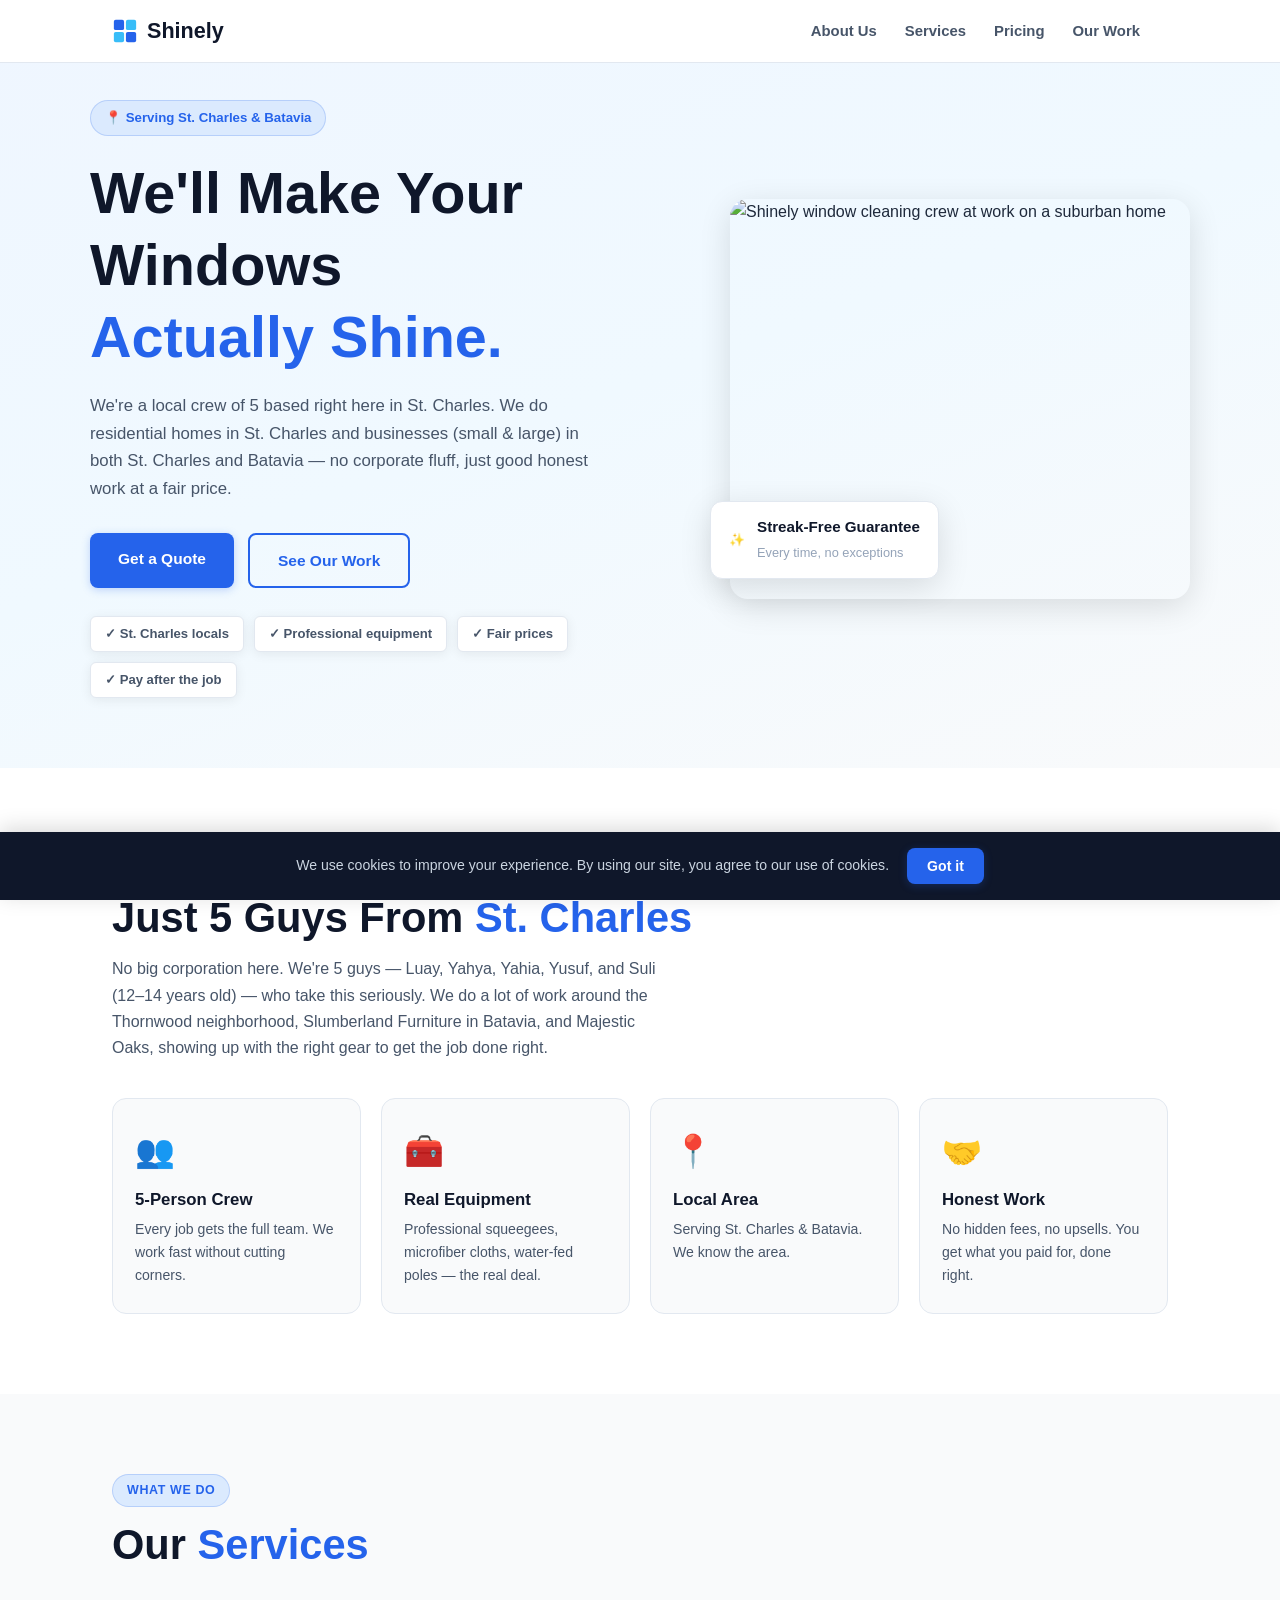
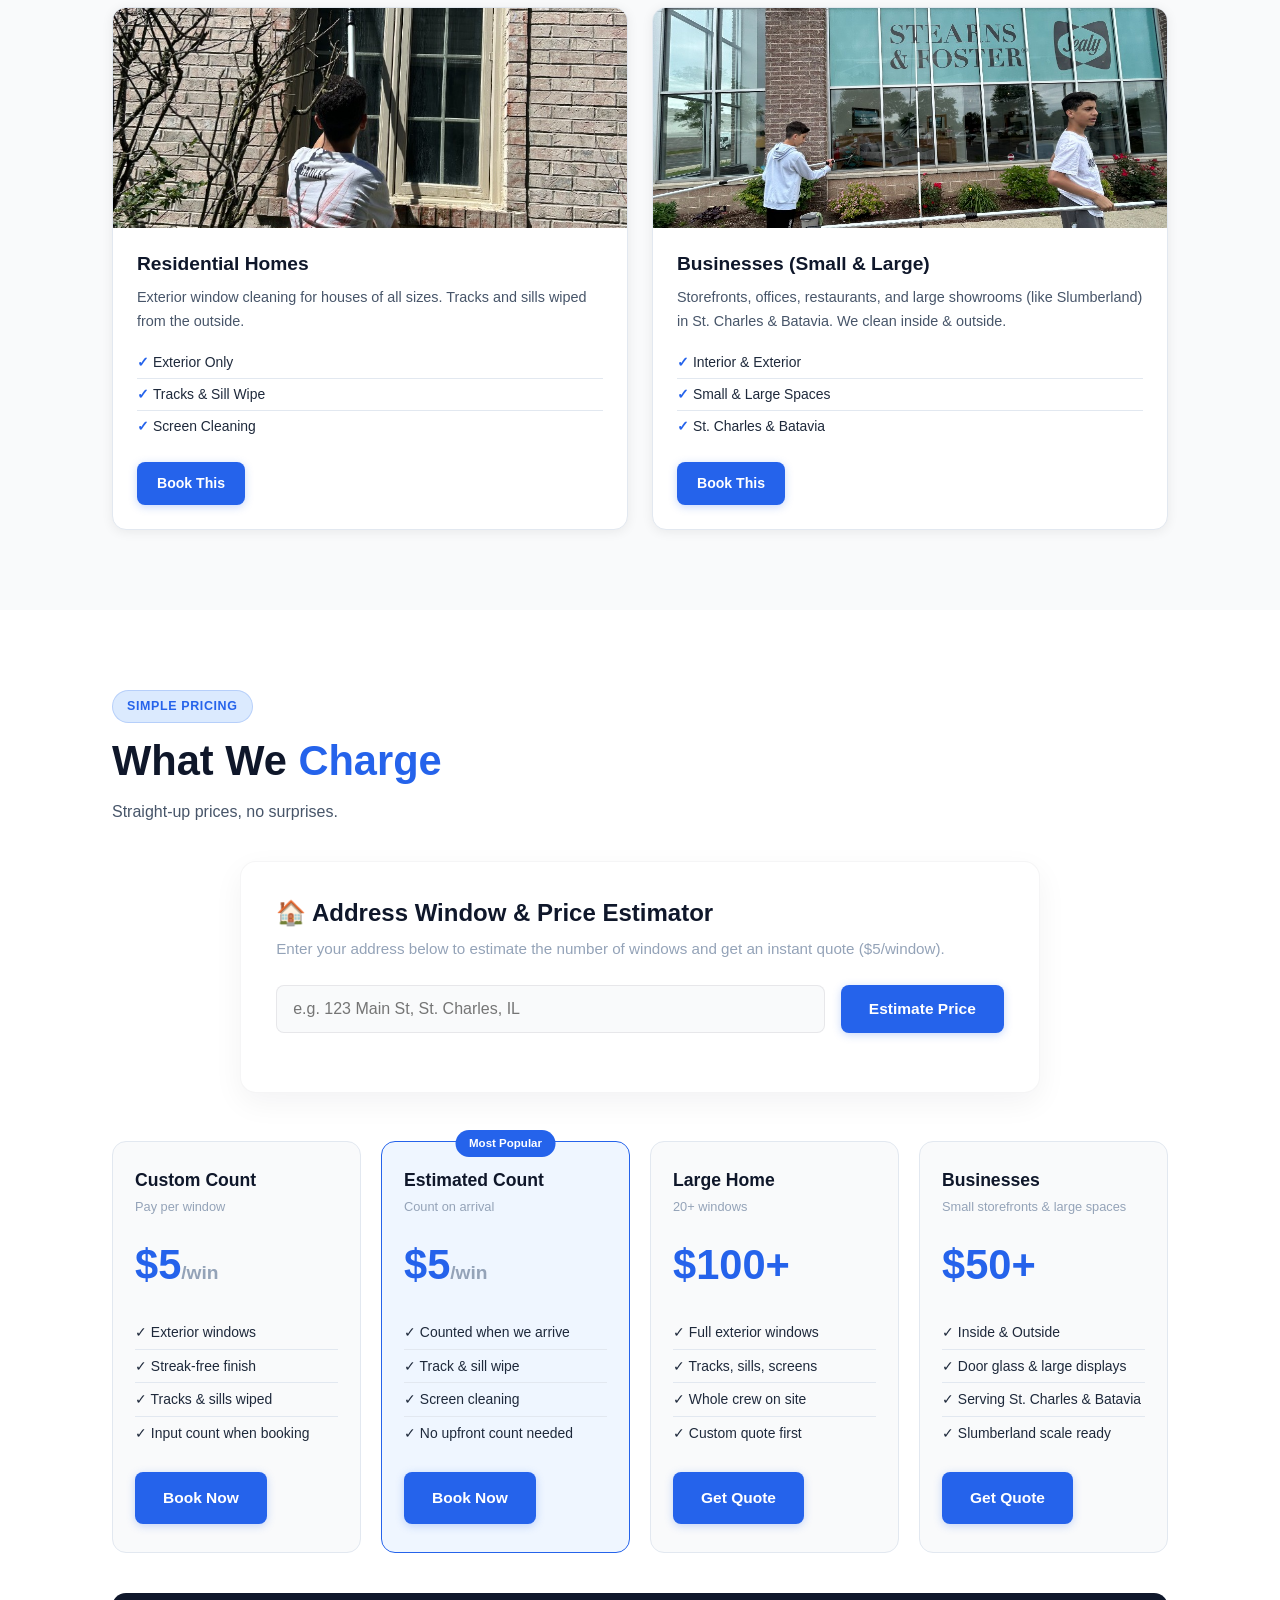
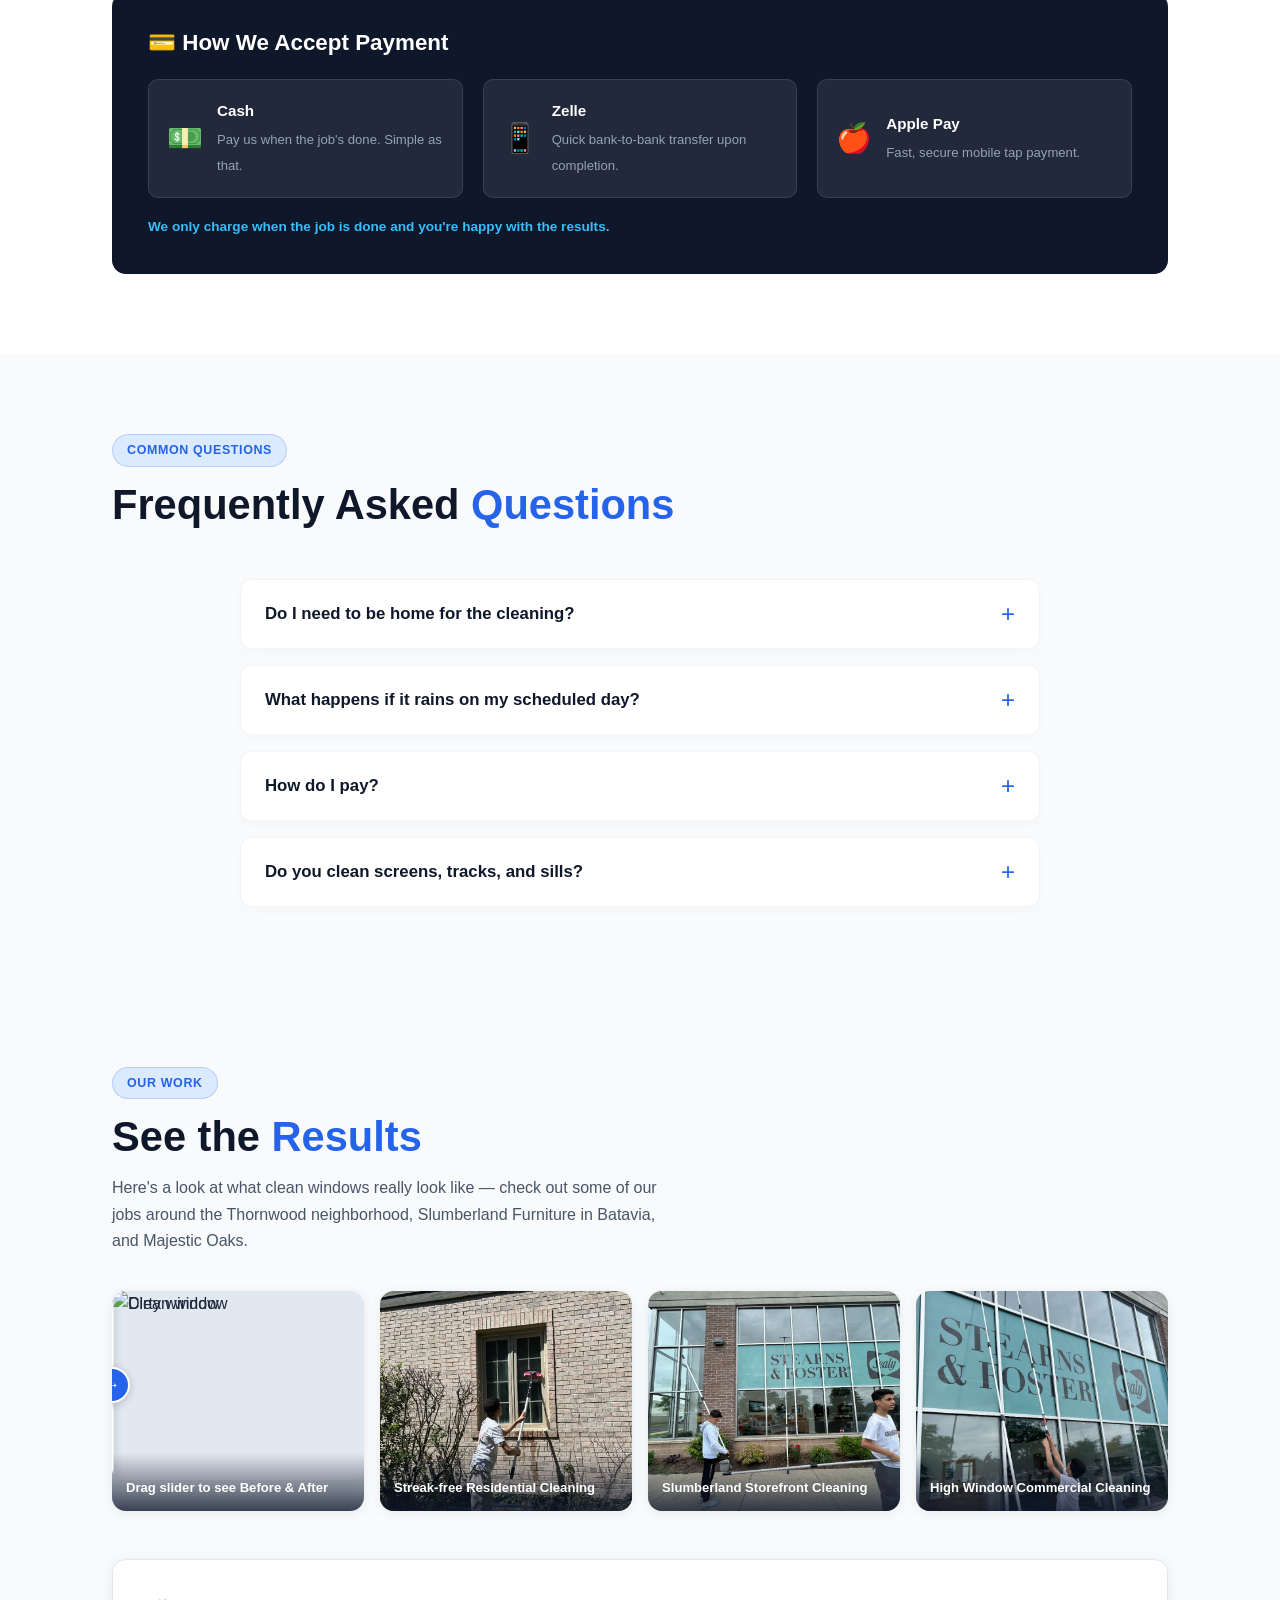
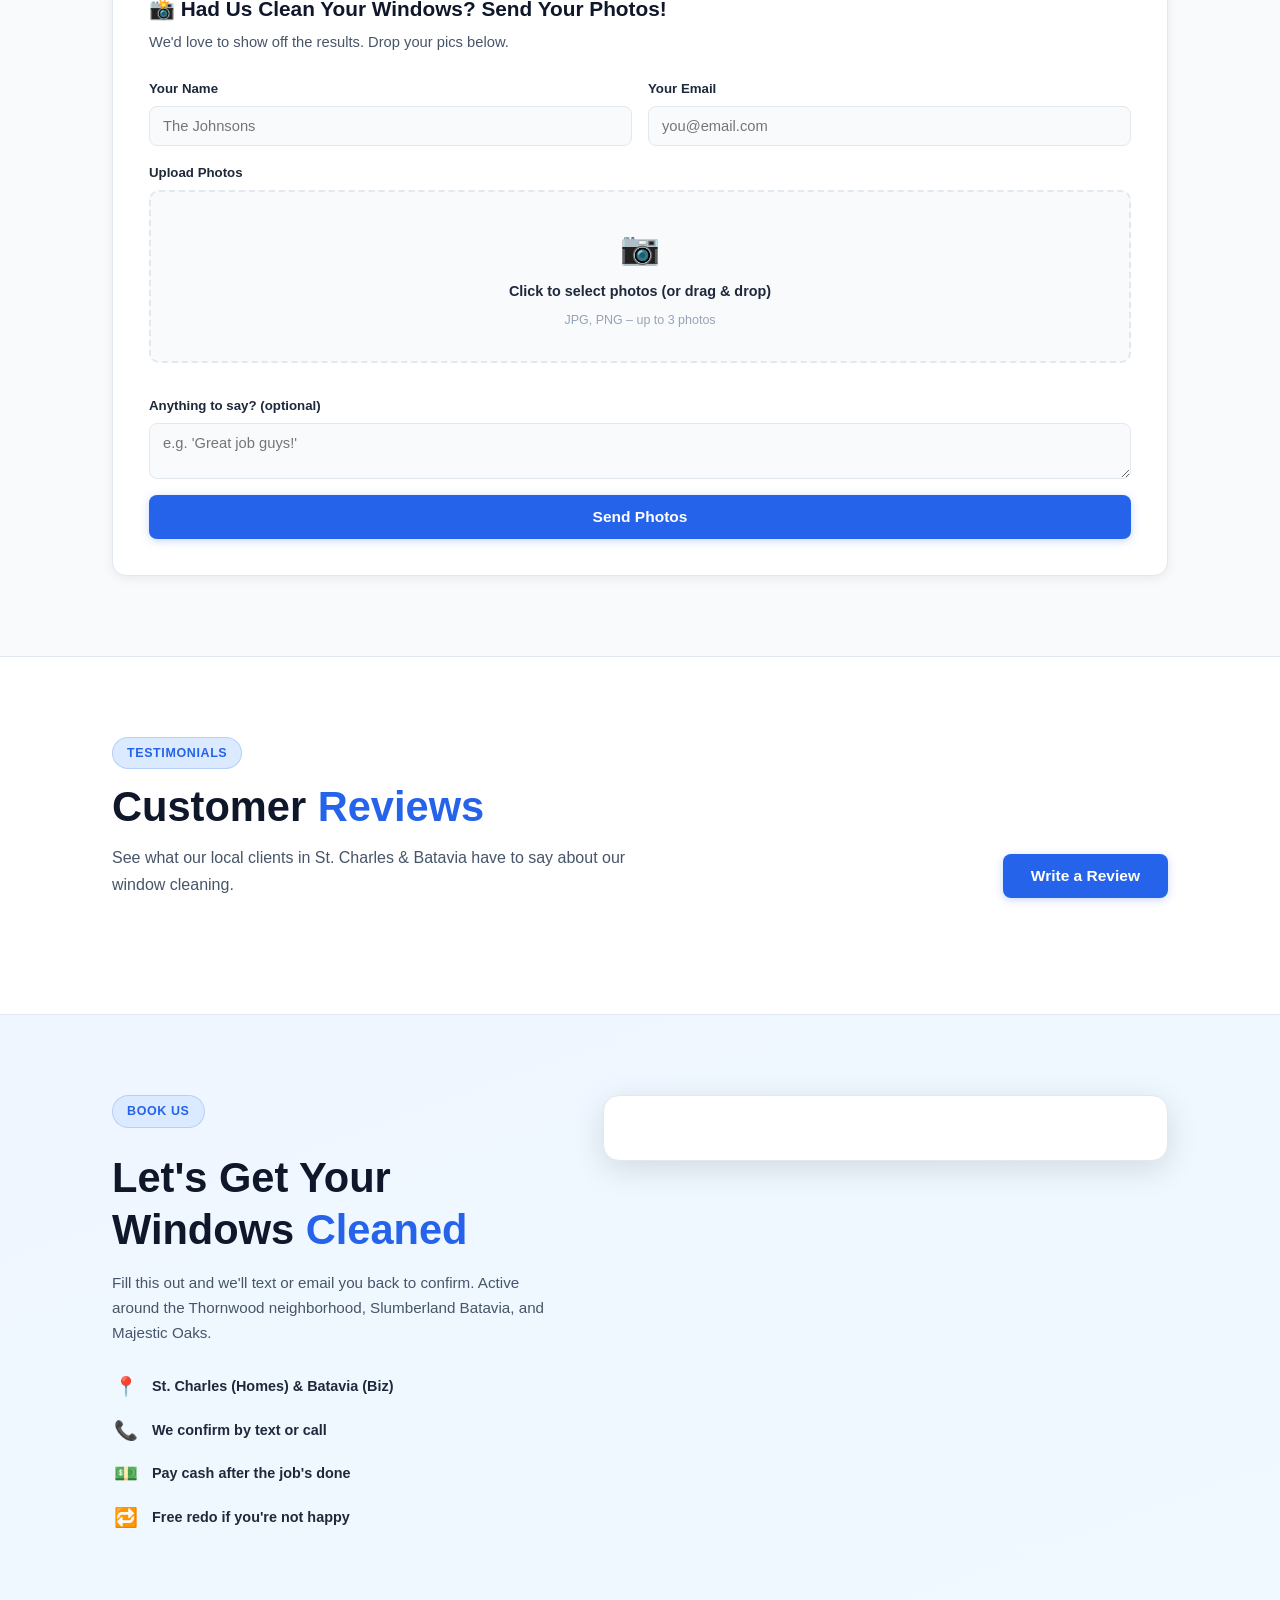
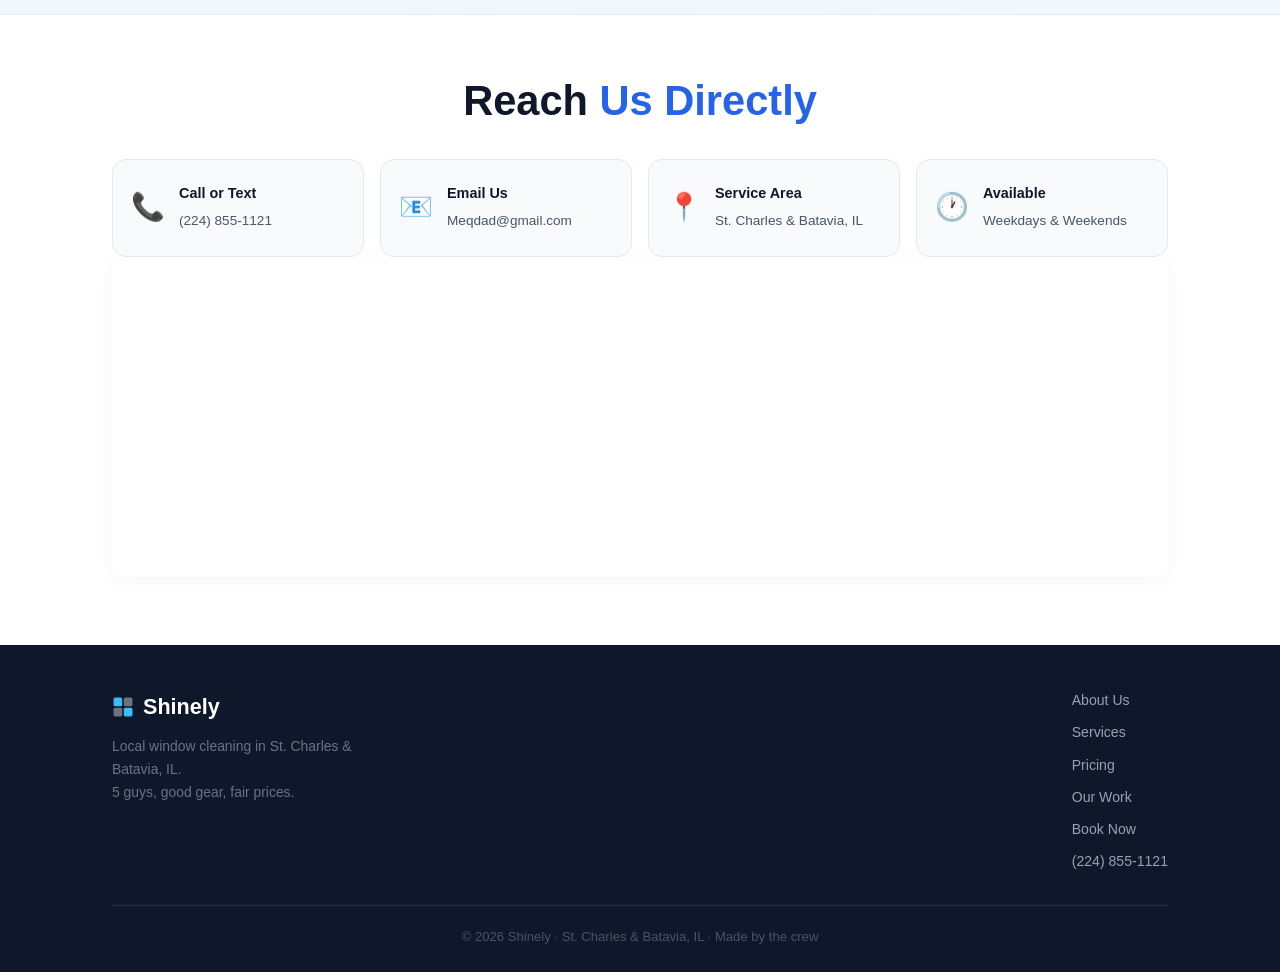
==== commit 135aae65: "fix: reduce photo compression to 480px/0.45 quality to stay under Firestore 1MB limit" ====
--- a/index.html
+++ b/index.html
@@ -327,7 +327,7 @@
             <div class="file-drop-inner">
               <span class="file-icon">📷</span>
               <span>Click to select photos (or drag &amp; drop)</span>
-              <span class="file-hint">JPG, PNG – up to 5 photos</span>
+              <span class="file-hint">JPG, PNG – up to 3 photos</span>
             </div>
             <input type="file" id="photoFiles" multiple accept="image/*" style="display:none" onchange="handleFiles(this)"/>
           </div>
@@ -473,6 +473,18 @@
         <label>Your Review</label>
         <textarea id="revText" rows="4" placeholder="How did we do? Were your windows sparkling?" required style="background: var(--bg); border: 1.5px solid var(--border); padding: 11px 13px; border-radius: 8px; font-family: inherit; font-size: 0.92rem; outline: none; width: 100%; resize: vertical;"></textarea>
       </div>
+      <div class="pf-group">
+        <label>Add a Photo (optional)</label>
+        <div class="file-drop rev-file-drop" id="revFileDrop" onclick="document.getElementById('revPhotoFile').click()">
+          <div class="file-drop-inner">
+            <span class="file-icon">📷</span>
+            <span>Click to add a photo of your windows</span>
+            <span class="file-hint">JPG or PNG – 1 photo max</span>
+          </div>
+          <input type="file" id="revPhotoFile" accept="image/*" style="display:none" onchange="handleReviewPhoto(this)"/>
+        </div>
+        <div id="revPhotoPreview" class="file-preview" style="margin-top:8px;"></div>
+      </div>
       <div class="modal-actions" style="margin-top: 10px;">
         <button type="button" class="modal-btn modal-btn-cancel" onclick="closeReviewModal()">Cancel</button>
         <button type="submit" class="modal-btn modal-btn-confirm" id="reviewSubmitBtn">Submit Review</button>
--- a/style.css
+++ b/style.css
@@ -887,3 +887,32 @@
 .review-date {
   color: var(--muted);
 }
+.review-photo-wrap {
+  border-radius: 10px;
+  overflow: hidden;
+  max-height: 180px;
+  display: flex;
+  align-items: center;
+  justify-content: center;
+  background: var(--bg-alt, #f1f5f9);
+  border: 1.5px solid var(--border);
+}
+.review-photo {
+  width: 100%;
+  max-height: 180px;
+  object-fit: cover;
+  display: block;
+}
+
+/* Review file drop (compact version inside modal) */
+.rev-file-drop {
+  padding: 18px 16px;
+  cursor: pointer;
+  border: 2px dashed var(--border);
+  border-radius: 10px;
+  text-align: center;
+  background: var(--bg);
+  transition: border-color 0.2s, background 0.2s;
+}
+.rev-file-drop:hover { border-color: var(--blue); background: var(--blue-light); }
+.rev-drop-has-file { border-color: #22c55e; background: rgba(34,197,94,0.06); }
